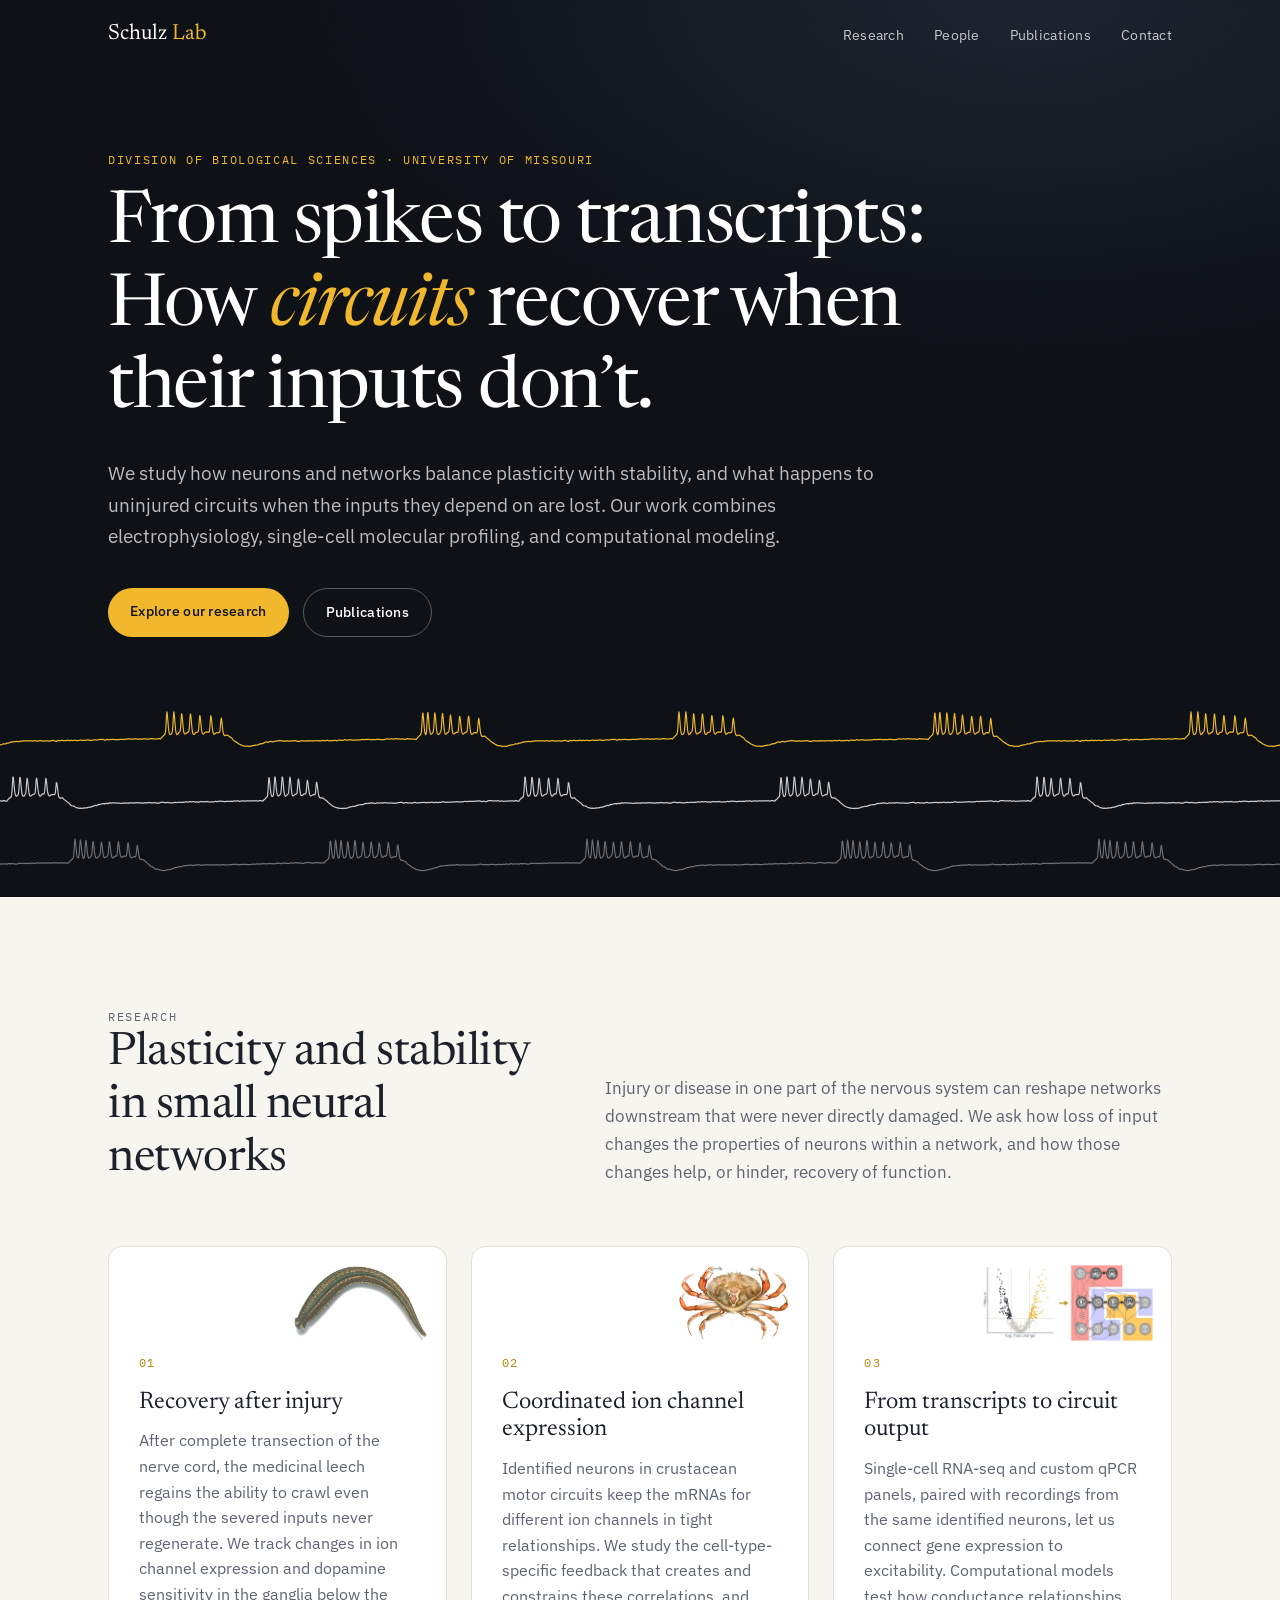
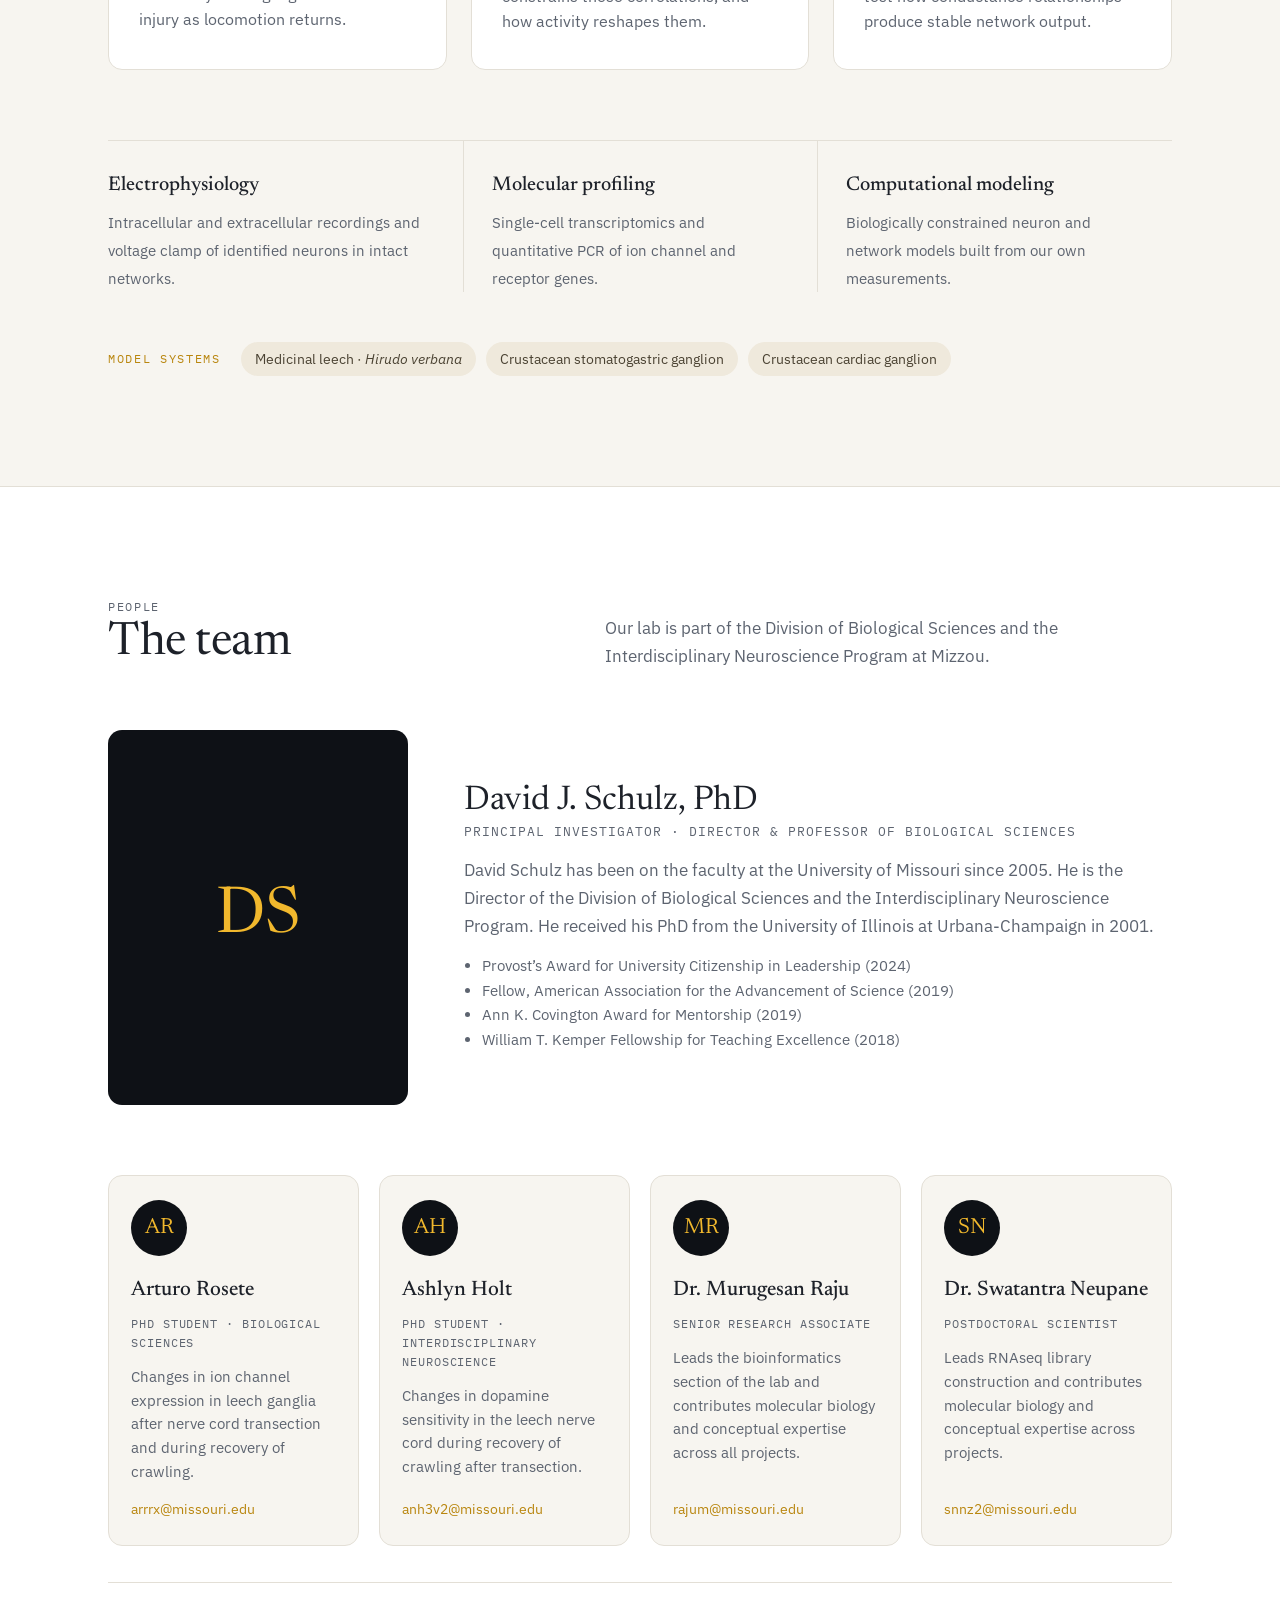
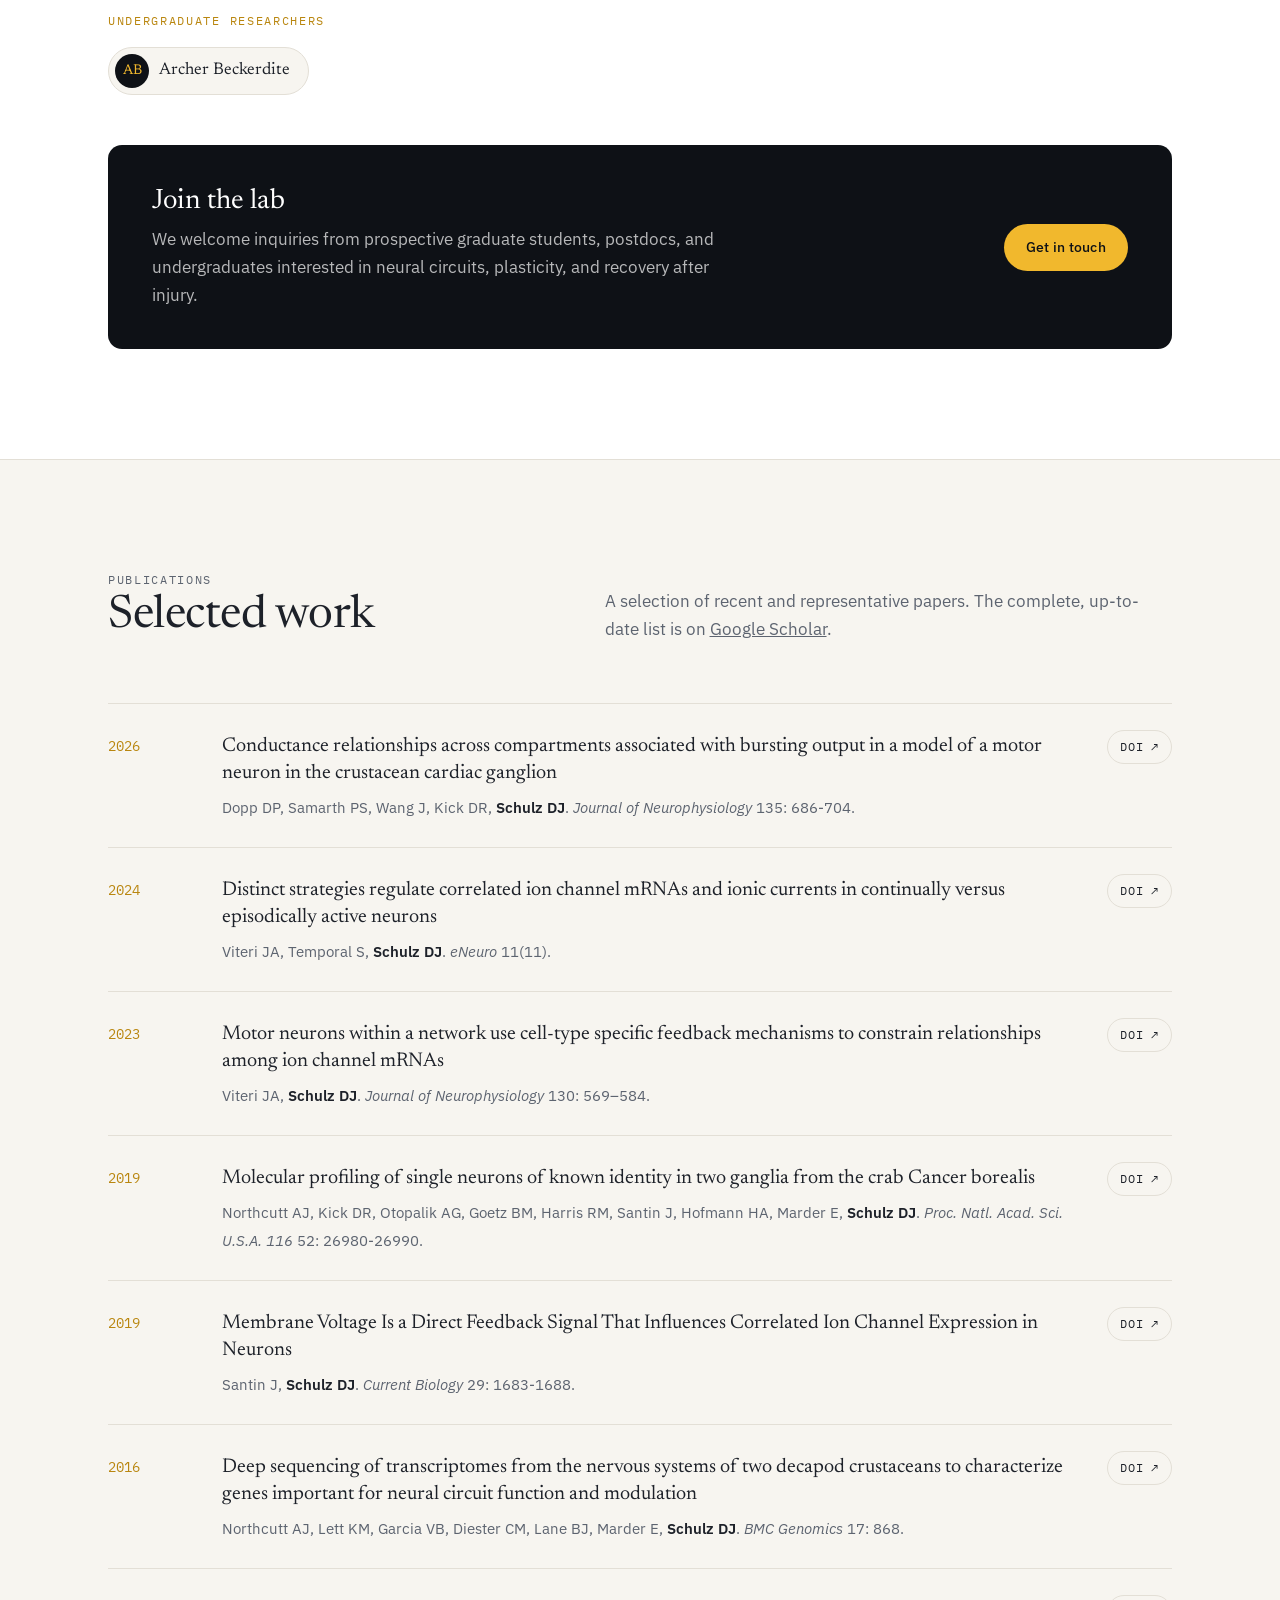
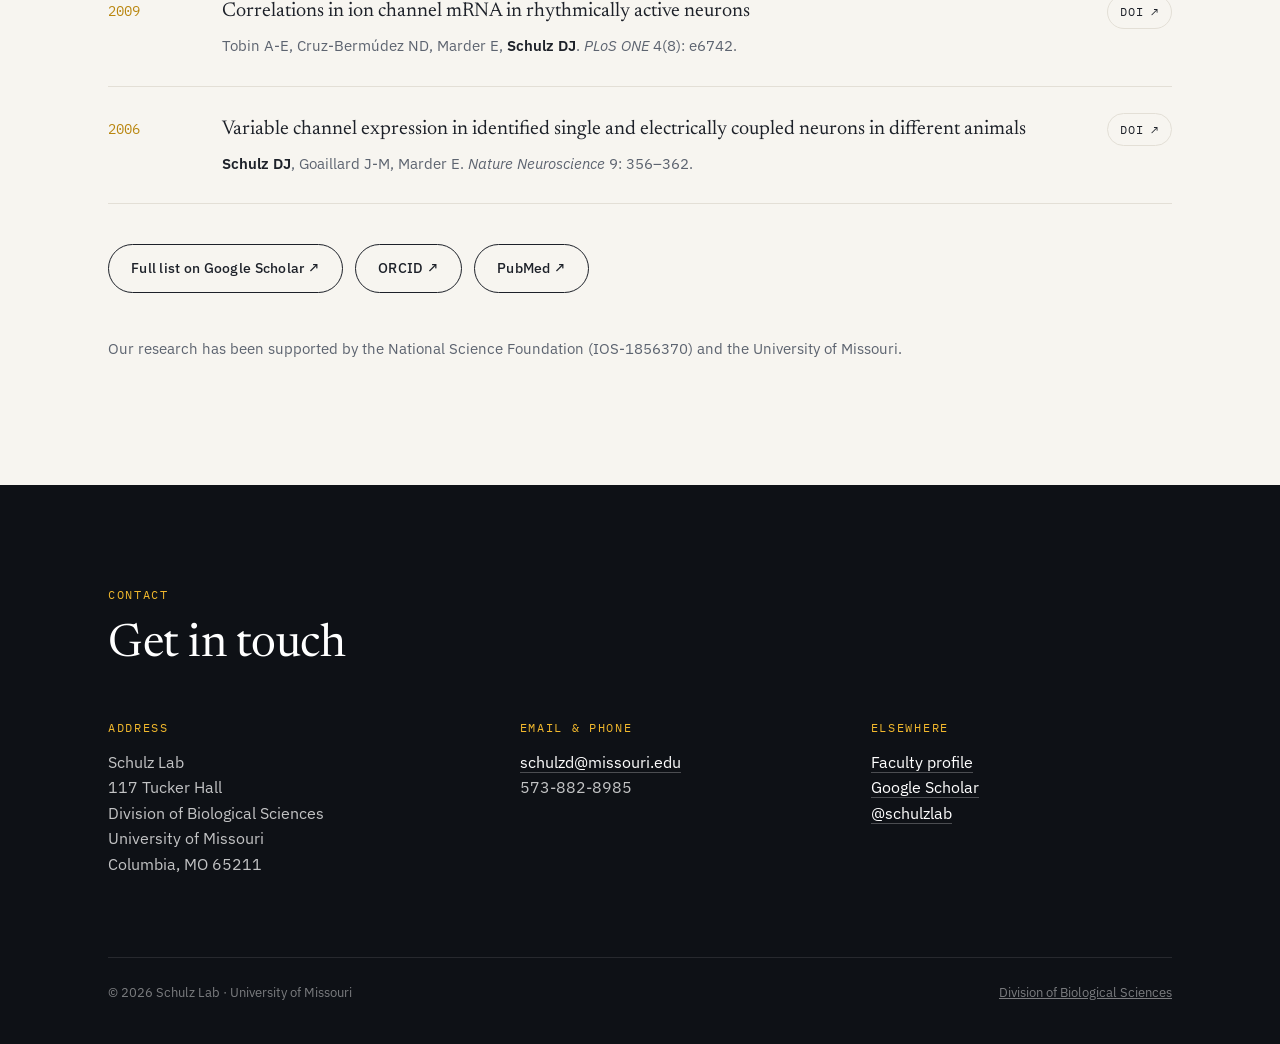
==== index.html @ 14c06aec "Rename index (1).html to index.html" ====
<!DOCTYPE html>
<html lang="en">
<head>
  <meta charset="UTF-8">
  <meta name="viewport" content="width=device-width, initial-scale=1">
  <title>Schulz Lab · Neural Network Plasticity · University of Missouri</title>
  <meta name="description" content="The Schulz Lab at the University of Missouri studies how neurons and neural networks balance plasticity and stability, and how circuits recover after injury.">
  <link rel="preconnect" href="https://fonts.googleapis.com">
  <link rel="preconnect" href="https://fonts.gstatic.com" crossorigin>
  <link href="https://fonts.googleapis.com/css2?family=Newsreader:ital,opsz,wght@0,6..72,400;0,6..72,500;1,6..72,400&family=IBM+Plex+Sans:wght@400;500;600&family=IBM+Plex+Mono:wght@400;500&display=swap" rel="stylesheet">

  <style>
    /* =========================================================
       COLORS & FONTS — change these to restyle the whole site
       ========================================================= */
    :root {
      --ink: #0e1116;          /* dark background (hero, footer) */
      --ink-2: #171b22;
      --paper: #f7f5f0;        /* main page background */
      --white: #ffffff;
      --text: #1d2129;
      --muted: #5d6470;
      --line: #e3dfd6;
      --gold: #f1b82d;         /* Mizzou gold accent */
      --gold-deep: #b9860f;
      --serif: "Newsreader", Georgia, serif;
      --sans: "IBM Plex Sans", system-ui, sans-serif;
      --mono: "IBM Plex Mono", ui-monospace, monospace;
      --max: 1120px;
    }

    *, *::before, *::after { box-sizing: border-box; }
    html { scroll-behavior: smooth; scroll-padding-top: 72px; }
    body {
      margin: 0; background: var(--paper); color: var(--text);
      font-family: var(--sans); font-size: 17px; line-height: 1.65;
      -webkit-font-smoothing: antialiased;
    }
    img { max-width: 100%; display: block; }
    a { color: inherit; }
    .wrap { max-width: var(--max); margin: 0 auto; padding: 0 28px; }

    .eyebrow {
      font-family: var(--mono); font-size: 12px; letter-spacing: .14em;
      text-transform: uppercase; color: var(--gold-deep); margin: 0 0 14px;
    }
    h1, h2, h3 { font-family: var(--serif); font-weight: 400; line-height: 1.15; margin: 0; }
    h2 { font-size: clamp(32px, 4vw, 46px); letter-spacing: -.01em; }
    h3 { font-size: 24px; }

    /* ---------- Navigation ---------- */
    .nav {
      position: fixed; inset: 0 0 auto 0; z-index: 50;
      transition: background .3s, border-color .3s;
      border-bottom: 1px solid transparent;
    }
    .nav.scrolled { background: rgba(14,17,22,.92); backdrop-filter: blur(10px); border-color: rgba(255,255,255,.08); }
    .nav .wrap { display: flex; align-items: center; justify-content: space-between; height: 68px; }
    .brand { color: #fff; text-decoration: none; font-family: var(--serif); font-size: 22px; }
    .brand span { color: var(--gold); }
    .nav ul { list-style: none; display: flex; gap: 30px; margin: 0; padding: 0; }
    .nav ul a {
      color: rgba(255,255,255,.75); text-decoration: none; font-size: 14px;
      letter-spacing: .02em; transition: color .2s;
    }
    .nav ul a:hover { color: var(--gold); }
    .menu-btn { display: none; background: none; border: 0; color: #fff; font-size: 26px; cursor: pointer; }

    /* ---------- Hero ---------- */
    .hero {
      background: radial-gradient(1200px 600px at 80% 0%, #1d2430 0%, var(--ink) 60%);
      color: #fff; padding: 150px 0 0; position: relative; overflow: hidden;
    }
    .hero .eyebrow { color: var(--gold); }
    .hero h1 { font-size: clamp(40px, 6vw, 72px); max-width: 14ch; letter-spacing: -.02em; }
    .hero h1 em { color: var(--gold); font-style: italic; }
    .hero p.lede { max-width: 58ch; color: rgba(255,255,255,.72); font-size: 19px; margin: 26px 0 36px; }
    .btns { display: flex; gap: 14px; flex-wrap: wrap; }
    .btn {
      display: inline-block; padding: 12px 22px; border-radius: 999px; text-decoration: none;
      font-size: 14px; font-weight: 500; letter-spacing: .02em; transition: all .2s;
    }
    .btn-gold { background: var(--gold); color: var(--ink); }
    .btn-gold:hover { background: #ffcb4d; }
    .btn-ghost { border: 1px solid rgba(255,255,255,.3); color: #fff; }
    .btn-ghost:hover { border-color: var(--gold); color: var(--gold); }
    .btn-dark { border: 1px solid var(--text); color: var(--text); }
    .btn-dark:hover { background: var(--text); color: #fff; }

    /* Wider opening banner on computer screens only (phones keep the original layout) */
    @media (min-width: 901px) {
      .hero h1 { max-width: 22ch; }
      .hero p.lede { max-width: 72ch; }
    }
    .traces { margin-top: 70px; position: relative; }
    .traces svg { width: 100%; height: 190px; display: block; }
    .traces path { fill: none; stroke-width: 1.25; stroke-linejoin: round; stroke-linecap: round; }

    /* ---------- Sections ---------- */
    section { padding: 110px 0; }
    .section-head { display: grid; grid-template-columns: 1fr 1.3fr; gap: 60px; align-items: end; margin-bottom: 60px; }
    .section-head p { color: var(--muted); margin: 0; }

    /* Research */
    .themes { display: grid; grid-template-columns: repeat(3, 1fr); gap: 24px; }
    .theme {
      background: var(--white); border: 1px solid var(--line); border-radius: 14px;
      padding: 34px 30px; position: relative; transition: transform .25s, box-shadow .25s;
    }
    .theme:hover { transform: translateY(-4px); box-shadow: 0 18px 40px -20px rgba(0,0,0,.25); }
    .theme .num { font-family: var(--mono); font-size: 12px; color: var(--gold-deep); letter-spacing: .1em; }
    .theme h3 { margin: 14px 0 12px; }
    .theme p { color: var(--muted); font-size: 15.5px; margin: 0; }
    .theme .icon { display: block; width: 44px; height: 44px; margin-bottom: 22px; }
    /* Small specimen image in place of an icon; sits at the card's top-right so the card barely grows */
    .theme .theme-img {
      position: absolute; top: 18px; right: 18px; width: auto; height: 76px;
      transition: transform .4s ease;
    }
    .theme:hover .theme-img { transform: translateX(4px) rotate(-2deg); }
    .theme .theme-img + .num { display: inline-block; margin-top: 72px; }

    .approach {
      margin-top: 70px; display: grid; grid-template-columns: repeat(3, 1fr);
      border-top: 1px solid var(--line);
    }
    .approach div { padding: 28px 28px 0 0; }
    .approach div + div { padding-left: 28px; border-left: 1px solid var(--line); }
    .approach strong { display: block; font-family: var(--serif); font-weight: 500; font-size: 20px; margin-bottom: 6px; }
    .approach span { color: var(--muted); font-size: 15px; }

    .systems { margin-top: 50px; display: flex; flex-wrap: wrap; gap: 10px; align-items: center; }
    .systems .eyebrow { margin: 0 10px 0 0; }
    .chip {
      font-size: 13.5px; padding: 6px 14px; border-radius: 999px;
      background: #efe9dc; color: #4a4232;
    }

    /* People */
    #people { background: var(--white); border-top: 1px solid var(--line); border-bottom: 1px solid var(--line); }
    .pi { display: grid; grid-template-columns: 300px 1fr; gap: 56px; align-items: center; margin-bottom: 70px; }
    .pi-photo {
      aspect-ratio: 4/5; border-radius: 14px; overflow: hidden; background: var(--ink);
      display: grid; place-items: center; color: var(--gold); font-family: var(--serif); font-size: 64px;
    }
    .pi-photo { position: relative; }
    .pi-photo img { position: absolute; inset: 0; width: 100%; height: 100%; object-fit: cover; object-position: center 20%; }
    .pi h3 { font-size: 34px; }
    .role { font-family: var(--mono); font-size: 12.5px; letter-spacing: .08em; text-transform: uppercase; color: var(--gold-deep); margin: 8px 0 18px; }
    .pi p { color: var(--muted); margin: 0 0 14px; }
    .pi ul { padding-left: 18px; color: var(--muted); font-size: 15px; margin: 0; }

    .team { display: grid; grid-template-columns: repeat(4, 1fr); gap: 20px; }
    @media (max-width: 1100px) { .team { grid-template-columns: repeat(2, 1fr); } }
    .member { border: 1px solid var(--line); border-radius: 14px; padding: 24px 22px; background: var(--paper); }
    .avatar {
      width: 56px; height: 56px; border-radius: 50%; background: var(--ink); color: var(--gold);
      display: grid; place-items: center; font-family: var(--serif); font-size: 22px; margin-bottom: 18px; overflow: hidden;
    }
    .avatar img { width: 100%; height: 100%; object-fit: cover; }
    .member h4 { font-family: var(--serif); font-weight: 500; font-size: 21px; margin: 0; }
    .member .role { margin: 6px 0 12px; font-size: 11.5px; }
    .member p { color: var(--muted); font-size: 14.5px; margin: 0 0 14px; }
    .member { display: flex; flex-direction: column; }
    .member a { font-size: 14px; color: var(--gold-deep); text-decoration: none; margin-top: auto; }
    .member a:hover { text-decoration: underline; }

    /* Undergraduate researchers — compact name chips */
    .undergrads { margin-top: 36px; padding-top: 28px; border-top: 1px solid var(--line); }
    .undergrads .eyebrow { margin-bottom: 16px; }
    .ug-list { display: flex; flex-wrap: wrap; gap: 12px; }
    .ug {
      display: inline-flex; align-items: center; gap: 10px;
      padding: 6px 18px 6px 6px; border: 1px solid var(--line); border-radius: 999px;
      background: var(--paper); font-family: var(--serif); font-size: 17px;
    }
    .ug .avatar { width: 34px; height: 34px; font-size: 14px; margin: 0; }

    .join {
      margin-top: 50px; background: var(--ink); color: #fff; border-radius: 14px;
      padding: 40px 44px; display: flex; justify-content: space-between; align-items: center; gap: 30px; flex-wrap: wrap;
    }
    .join h3 { font-size: 28px; }
    .join p { color: rgba(255,255,255,.7); margin: 8px 0 0; max-width: 60ch; }

    /* Publications */
    .pubs { list-style: none; padding: 0; margin: 0; border-top: 1px solid var(--line); }
    .pub { display: grid; grid-template-columns: 90px 1fr auto; gap: 24px; padding: 26px 0; border-bottom: 1px solid var(--line); align-items: baseline; }
    .pub .year { font-family: var(--mono); font-size: 14px; color: var(--gold-deep); }
    .pub .title { font-family: var(--serif); font-size: 20px; line-height: 1.35; display: block; margin-bottom: 6px; }
    .pub .authors { color: var(--muted); font-size: 14.5px; }
    .pub .authors b { color: var(--text); font-weight: 600; }
    .pub .journal { font-style: italic; }
    .pub a.link {
      font-family: var(--mono); font-size: 12px; letter-spacing: .06em; text-decoration: none;
      border: 1px solid var(--line); padding: 6px 12px; border-radius: 999px; white-space: nowrap; transition: all .2s;
    }
    .pub a.link:hover { border-color: var(--text); background: var(--text); color: #fff; }
    .pub-more { display: flex; gap: 12px; flex-wrap: wrap; margin-top: 40px; }
    .funding { margin-top: 44px; color: var(--muted); font-size: 14.5px; }

    /* Contact / footer */
    footer { background: var(--ink); color: rgba(255,255,255,.75); padding: 100px 0 40px; }
    footer h2 { color: #fff; }
    .contact-grid { display: grid; grid-template-columns: 1.2fr 1fr 1fr; gap: 50px; margin-top: 46px; }
    .contact-grid h5 { font-family: var(--mono); font-weight: 400; font-size: 12px; letter-spacing: .14em; text-transform: uppercase; color: var(--gold); margin: 0 0 12px; }
    .contact-grid p { margin: 0; font-size: 15.5px; }
    .contact-grid a { color: #fff; text-decoration: none; border-bottom: 1px solid rgba(255,255,255,.25); }
    .contact-grid a:hover { border-color: var(--gold); color: var(--gold); }
    .legal { margin-top: 80px; padding-top: 24px; border-top: 1px solid rgba(255,255,255,.1); font-size: 13px; display: flex; justify-content: space-between; flex-wrap: wrap; gap: 10px; color: rgba(255,255,255,.45); }

    /* Fade-in on scroll */
    .reveal { opacity: 0; transform: translateY(18px); transition: opacity .7s ease, transform .7s ease; }
    .reveal.in { opacity: 1; transform: none; }

    /* ---------- Phones & tablets ---------- */
    @media (max-width: 900px) {
      .section-head, .pi, .contact-grid { grid-template-columns: 1fr; gap: 28px; }
      .themes, .team, .approach { grid-template-columns: 1fr; }
      .approach div, .approach div + div { padding: 22px 0; border-left: 0; border-bottom: 1px solid var(--line); }
      .pi-photo { max-width: 260px; }
      .pub { grid-template-columns: 1fr; gap: 8px; }
      .menu-btn { display: block; }
      .nav ul {
        display: none; position: absolute; top: 68px; left: 0; right: 0; flex-direction: column;
        gap: 0; background: var(--ink); padding: 10px 28px 20px;
      }
      .nav ul.open { display: flex; }
      .nav ul a { display: block; padding: 12px 0; font-size: 16px; }
      .nav { background: rgba(14,17,22,.92); }
      section { padding: 80px 0; }
    }
    @media (prefers-reduced-motion: reduce) {
      .reveal { opacity: 1; transform: none; transition: none; }
      .traces path { animation: none !important; }
    }
  </style>
</head>
<body>

  <!-- ===================== NAVIGATION ===================== -->
  <nav class="nav" id="nav">
    <div class="wrap">
      <a href="#top" class="brand">Schulz <span>Lab</span></a>
      <button class="menu-btn" id="menuBtn" aria-label="Open menu">&#9776;</button>
      <ul id="menu">
        <li><a href="#research">Research</a></li>
        <li><a href="#people">People</a></li>
        <li><a href="#publications">Publications</a></li>
        <li><a href="#contact">Contact</a></li>
      </ul>
    </div>
  </nav>

  <!-- ===================== HERO ===================== -->
  <header class="hero" id="top">
    <div class="wrap">
      <p class="eyebrow">Division of Biological Sciences · University of Missouri</p>
      <h1>From spikes to transcripts: How <em>circuits</em> recover when their inputs don’t.</h1>
      <p class="lede">
        We study how neurons and networks balance plasticity with stability, and what happens to
        uninjured circuits when the inputs they depend on are lost. Our work combines electrophysiology,
        single-cell molecular profiling, and computational modeling.
      </p>
      <div class="btns">
        <a class="btn btn-gold" href="#research">Explore our research</a>
        <a class="btn btn-ghost" href="#publications">Publications</a>
      </div>
    </div>

    <!-- Animated triphasic rhythm (decorative) -->
    <div class="traces" aria-hidden="true">
      <svg id="traceSvg" viewBox="0 0 1400 190" preserveAspectRatio="none"></svg>
    </div>
  </header>

  <!-- ===================== RESEARCH ===================== -->
  <section id="research">
    <div class="wrap">
      <div class="section-head reveal">
        <div>
          <p class="eyebrow">Research</p>
          <h2>Plasticity and stability in small neural networks</h2>
        </div>
        <p>
          Injury or disease in one part of the nervous system can reshape networks downstream that were never
          directly damaged. We ask how loss of input changes the properties of neurons within a network, and how
          those changes help, or hinder, recovery of function.
        </p>
      </div>

      <div class="themes">
        <!-- Theme 1 — copy a whole <article> block to add another theme -->
        <article class="theme reveal">
          <img class="theme-img" src="images/leech.webp" alt="Illustration of the medicinal leech, Hirudo verbana" width="480" height="270" loading="lazy">
          <span class="num">01</span>
          <h3>Recovery after injury</h3>
          <p>
            After complete transection of the nerve cord, the medicinal leech regains the ability to crawl even
            though the severed inputs never regenerate. We track changes in ion channel expression and dopamine
            sensitivity in the ganglia below the injury as locomotion returns.
          </p>
        </article>

        <article class="theme reveal">
          <img class="theme-img" src="images/crab.webp" alt="Illustration of a crab" width="420" height="284" loading="lazy">
          <span class="num">02</span>
          <h3>Coordinated ion channel expression</h3>
          <p>
            Identified neurons in crustacean motor circuits keep the mRNAs for different ion channels in tight
            relationships. We study the cell-type-specific feedback that creates and constrains these correlations,
            and how activity reshapes them.
          </p>
        </article>

        <article class="theme reveal">
          <img class="theme-img" src="images/transcripts-circuit.webp" alt="Volcano plot of differential gene expression beside a diagram of the stomatogastric ganglion circuit" width="720" height="316" loading="lazy">
          <span class="num">03</span>
          <h3>From transcripts to circuit output</h3>
          <p>
            Single-cell RNA-seq and custom qPCR panels, paired with recordings from the same identified neurons,
            let us connect gene expression to excitability. Computational models test how conductance
            relationships produce stable network output.
          </p>
        </article>
      </div>

      <div class="approach reveal">
        <div><strong>Electrophysiology</strong><span>Intracellular and extracellular recordings and voltage clamp of identified neurons in intact networks.</span></div>
        <div><strong>Molecular profiling</strong><span>Single-cell transcriptomics and quantitative PCR of ion channel and receptor genes.</span></div>
        <div><strong>Computational modeling</strong><span>Biologically constrained neuron and network models built from our own measurements.</span></div>
      </div>

      <div class="systems reveal">
        <p class="eyebrow">Model systems</p>
        <span class="chip">Medicinal leech · <i>Hirudo verbana</i></span>
        <span class="chip">Crustacean stomatogastric ganglion</span>
        <span class="chip">Crustacean cardiac ganglion</span>
      </div>
    </div>
  </section>

  <!-- ===================== PEOPLE ===================== -->
  <section id="people">
    <div class="wrap">
      <div class="section-head reveal">
        <div>
          <p class="eyebrow">People</p>
          <h2>The team</h2>
        </div>
        <p>Our lab is part of the Division of Biological Sciences and the Interdisciplinary Neuroscience Program at Mizzou.</p>
      </div>

      <div class="pi reveal">
        <div class="pi-photo">
          <!-- To use your own photo: put it in the "images" folder and change src to "images/schulz.jpg" -->
          <img src="https://biology.missouri.edu/sites/default/files/people-profile-images/20250528_david_schulz-2.jpg"
               alt="David J. Schulz" onerror="this.remove()">
          DS
        </div>
        <div>
          <h3>David J. Schulz, PhD</h3>
          <p class="role">Principal Investigator · Director &amp; Professor of Biological Sciences</p>
          <p>
            David Schulz has been on the faculty at the University of Missouri since 2005. He is the Director of the Division of
            Biological Sciences and the Interdisciplinary Neuroscience Program. He received his PhD from the
            University of Illinois at Urbana-Champaign in 2001.
          </p>
          <ul>
            <li>Provost’s Award for University Citizenship in Leadership (2024)</li>
            <li>Fellow, American Association for the Advancement of Science (2019)</li>
            <li>Ann K. Covington Award for Mentorship (2019)</li>
            <li>William T. Kemper Fellowship for Teaching Excellence (2018)</li>
          </ul>
        </div>
      </div>

      <div class="team">
        <!-- ===== LAB MEMBER — copy from here ===== -->
        <div class="member reveal">
          <div class="avatar">AR</div>
          <h4>Arturo Rosete</h4>
          <p class="role">PhD Student · Biological Sciences</p>
          <p>Changes in ion channel expression in leech ganglia after nerve cord transection and during recovery of crawling.</p>
          <a href="mailto:arrrx@missouri.edu">arrrx@missouri.edu</a>
        </div>
        <!-- ===== ...to here, then paste and edit ===== -->

        <div class="member reveal">
          <div class="avatar">AH</div>
          <h4>Ashlyn Holt</h4>
          <p class="role">PhD Student · Interdisciplinary Neuroscience</p>
          <p>Changes in dopamine sensitivity in the leech nerve cord during recovery of crawling after transection.</p>
          <a href="mailto:anh3v2@missouri.edu">anh3v2@missouri.edu</a>
        </div>

        <div class="member reveal">
          <div class="avatar">MR</div>
          <h4>Dr. Murugesan Raju</h4>
          <p class="role">Senior Research Associate</p>
          <p>Leads the bioinformatics section of the lab and contributes molecular biology and conceptual expertise across all projects.</p>
          <a href="mailto:rajum@missouri.edu">rajum@missouri.edu</a>
        </div>

        <div class="member reveal">
          <div class="avatar">SN</div>
          <h4>Dr. Swatantra Neupane</h4>
          <p class="role">Postdoctoral Scientist</p>
          <p>Leads RNAseq library construction and contributes molecular biology and conceptual expertise across projects.</p>
          <a href="mailto:snnz2@missouri.edu">snnz2@missouri.edu</a>
        </div>
      </div>

      <!-- ===================== UNDERGRADUATES ===================== -->
      <div class="undergrads reveal">
        <p class="eyebrow">Undergraduate researchers</p>
        <div class="ug-list">
          <!-- To add a student, copy this line and change the initials and name -->
          <span class="ug"><span class="avatar">AB</span>Archer Beckerdite</span>
        </div>
      </div>

      <div class="join reveal">
        <div>
          <h3>Join the lab</h3>
          <p>We welcome inquiries from prospective graduate students, postdocs, and undergraduates interested in neural circuits, plasticity, and recovery after injury.</p>
        </div>
        <a class="btn btn-gold" href="mailto:schulzd@missouri.edu?subject=Joining%20the%20Schulz%20Lab">Get in touch</a>
      </div>
    </div>
  </section>

  <!-- ===================== PUBLICATIONS ===================== -->
  <section id="publications">
    <div class="wrap">
      <div class="section-head reveal">
        <div>
          <p class="eyebrow">Publications</p>
          <h2>Selected work</h2>
        </div>
        <p>A selection of recent and representative papers. The complete, up-to-date list is on <a href="https://scholar.google.com/citations?hl=en&amp;user=PdJpgxkAAAAJ&amp;view_op=list_works&amp;sortby=pubdate" target="_blank" rel="noopener">Google Scholar</a>.</p>
      </div>

      <ol class="pubs">
        <!-- ===== PUBLICATION — copy from here ===== -->
          <li class="pub reveal">
          <span class="year">2026</span>
          <div>
            <span class="title">Conductance relationships across compartments associated with bursting output in a model of a motor neuron in the crustacean cardiac ganglion</span>
            <span class="authors">Dopp DP, Samarth PS, Wang J, Kick DR, <b>Schulz DJ</b>. <span class="journal">Journal of Neurophysiology</span> 135: 686-704.</span>
          </div>
          <a class="link" href="https://doi.org/10.1152/jn.00324.2024" target="_blank" rel="noopener">DOI ↗</a>
        </li>
        <!-- ===== ...to here, paste at the TOP of the list for new papers ===== -->
        
        <li class="pub reveal">
          <span class="year">2024</span>
          <div>
            <span class="title">Distinct strategies regulate correlated ion channel mRNAs and ionic currents in continually versus episodically active neurons</span>
            <span class="authors">Viteri JA, Temporal S, <b>Schulz DJ</b>. <span class="journal">eNeuro</span> 11(11).</span>
          </div>
          <a class="link" href="https://doi.org/10.1523/ENEURO.0320-24.2024" target="_blank" rel="noopener">DOI ↗</a>
        </li>
              
        <li class="pub reveal">
          <span class="year">2023</span>
          <div>
            <span class="title">Motor neurons within a network use cell-type specific feedback mechanisms to constrain relationships among ion channel mRNAs</span>
            <span class="authors">Viteri JA, <b>Schulz DJ</b>. <span class="journal">Journal of Neurophysiology</span> 130: 569–584.</span>
          </div>
          <a class="link" href="https://doi.org/10.1152/jn.00098.2023" target="_blank" rel="noopener">DOI ↗</a>
        </li>

        <li class="pub reveal">
          <span class="year">2019</span>
          <div>
            <span class="title">Molecular profiling of single neurons of known identity in two ganglia from the crab Cancer borealis</span>
            <span class="authors">Northcutt AJ, Kick DR, Otopalik AG, Goetz BM, Harris RM, Santin J, Hofmann HA, Marder E, <b>Schulz DJ</b>. <span class="journal">Proc. Natl. Acad. Sci. U.S.A. 116</span> 52: 26980-26990.</span> 
          </div>
          <a class="link" href="https://doi.org/10.1073/pnas.1911413116" target="_blank" rel="noopener">DOI ↗</a>
        </li>
        
        <li class="pub reveal">
          <span class="year">2019</span>
          <div>
            <span class="title">Membrane Voltage Is a Direct Feedback Signal That Influences Correlated Ion Channel Expression in Neurons</span>
            <span class="authors">Santin J, <b>Schulz DJ</b>. <span class="journal">Current Biology</span> 29: 1683-1688.</span>
          </div>
          <a class="link" href="https://doi.org/10.1016/j.cub.2019.04.008" target="_blank" rel="noopener">DOI ↗</a>
        </li>
        
        <li class="pub reveal">
          <span class="year">2016</span>
          <div>
            <span class="title">Deep sequencing of transcriptomes from the nervous systems of two decapod crustaceans to characterize genes important for neural circuit function and modulation</span>
            <span class="authors">Northcutt AJ, Lett KM, Garcia VB, Diester CM, Lane BJ, Marder E, <b>Schulz DJ</b>. <span class="journal">BMC Genomics</span> 17: 868.</span>
          </div>
          <a class="link" href="https://doi.org/10.1186/s12864-016-3215-z" target="_blank" rel="noopener">DOI ↗</a>
        </li>

        <li class="pub reveal">
          <span class="year">2009</span>
          <div>
            <span class="title">Correlations in ion channel mRNA in rhythmically active neurons</span>
            <span class="authors">Tobin A-E, Cruz-Bermúdez ND, Marder E, <b>Schulz DJ</b>. <span class="journal">PLoS ONE</span> 4(8): e6742.</span>
          </div>
          <a class="link" href="https://doi.org/10.1371/journal.pone.0006742" target="_blank" rel="noopener">DOI ↗</a>
        </li>

        <li class="pub reveal">
          <span class="year">2006</span>
          <div>
            <span class="title">Variable channel expression in identified single and electrically coupled neurons in different animals</span>
            <span class="authors"><b>Schulz DJ</b>, Goaillard J-M, Marder E. <span class="journal">Nature Neuroscience</span> 9: 356–362.</span>
          </div>
          <a class="link" href="https://doi.org/10.1038/nn1639" target="_blank" rel="noopener">DOI ↗</a>
        </li>
      </ol>

      <div class="pub-more reveal">
        <a class="btn btn-dark" href="https://scholar.google.com/citations?user=PdJpgxkAAAAJ&amp;hl=en&amp;view_op=list_works&amp;sortby=pubdate" target="_blank" rel="noopener">Full list on Google Scholar ↗</a>
        <a class="btn btn-dark" href="https://orcid.org/0000-0003-4532-5362" target="_blank" rel="noopener">ORCID ↗</a>
        <a class="btn btn-dark" href="https://pubmed.ncbi.nlm.nih.gov/?term=Schulz+DJ%5BAuthor%5D+AND+Missouri" target="_blank" rel="noopener">PubMed ↗</a>
      </div>

      <p class="funding reveal">Our research has been supported by the National Science Foundation (IOS-1856370) and the University of Missouri.</p>
    </div>
  </section>

  <!-- ===================== CONTACT / FOOTER ===================== -->
  <footer id="contact">
    <div class="wrap">
      <p class="eyebrow" style="color:var(--gold)">Contact</p>
      <h2>Get in touch</h2>
      <div class="contact-grid">
        <div>
          <h5>Address</h5>
          <p>Schulz Lab<br>117 Tucker Hall<br>Division of Biological Sciences<br>University of Missouri<br>Columbia, MO 65211</p>
        </div>
        <div>
          <h5>Email &amp; phone</h5>
          <p><a href="mailto:schulzd@missouri.edu">schulzd@missouri.edu</a><br>573-882-8985</p>
        </div>
        <div>
          <h5>Elsewhere</h5>
          <p>
            <a href="https://biology.missouri.edu/people/schulz" target="_blank" rel="noopener">Faculty profile</a><br>
            <a href="https://scholar.google.com/citations?user=PdJpgxkAAAAJ&amp;hl=en" target="_blank" rel="noopener">Google Scholar</a><br>
            <a href="https://twitter.com/schulzlab" target="_blank" rel="noopener">@schulzlab</a>
          </p>
        </div>
      </div>
      <div class="legal">
        <span>© <span id="year"></span> Schulz Lab · University of Missouri</span>
        <span><a href="https://biology.missouri.edu" style="color:inherit">Division of Biological Sciences</a></span>
      </div>
    </div>
  </footer>

  <script>
    // Footer year
    document.getElementById('year').textContent = new Date().getFullYear();

    // Nav background on scroll + mobile menu
    const nav = document.getElementById('nav');
    const menu = document.getElementById('menu');
    window.addEventListener('scroll', () => nav.classList.toggle('scrolled', window.scrollY > 40));
    document.getElementById('menuBtn').addEventListener('click', () => menu.classList.toggle('open'));
    menu.querySelectorAll('a').forEach(a => a.addEventListener('click', () => menu.classList.remove('open')));

    // Fade sections in as they scroll into view
    const io = new IntersectionObserver(entries => {
      entries.forEach(e => { if (e.isIntersecting) { e.target.classList.add('in'); io.unobserve(e.target); } });
    }, { threshold: 0.12 });
    document.querySelectorAll('.reveal').forEach(el => io.observe(el));

    // Hero: three phase-shifted bursting neurons, drawn like intracellular recordings
    (function () {
      const svg = document.getElementById('traceSvg');
      const NS = 'http://www.w3.org/2000/svg';
      const period = 280;              // px per cycle
      const loop = period * 2;         // pattern repeats every 2 cycles (seamless scroll)
      const W = loop * 5;
      const step = 0.5;

      // small deterministic random generator so the drawing is identical every load
      function rng(seed) { return () => (seed = (seed * 16807) % 2147483647) / 2147483647; }

      const rows = [
        { y: 34,  phase: 0.00, color: '#f1b82d',               n: [8, 7],  dur: 0.27, amp: 22, seed: 11 },
        { y: 96,  phase: 0.40, color: 'rgba(255,255,255,.78)', n: [6, 7],  dur: 0.22, amp: 20, seed: 23 },
        { y: 158, phase: 0.64, color: 'rgba(255,255,255,.40)', n: [9, 10], dur: 0.30, amp: 18, seed: 37 }
      ];

      const sig = x => 1 / (1 + Math.exp(-x));
      const gauss = (x, m, s) => Math.exp(-((x - m) * (x - m)) / (2 * s * s));

      function build(r) {
        const rand = rng(r.seed);
        // spike times (px within a cycle) for the two cycle variants
        const cycles = [0, 1].map(k => {
          const n = r.n[k], D = r.dur * period * (0.95 + 0.1 * rand()), spikes = [];
          for (let i = 0; i < n; i++) {
            const f = (i + 0.6) / (n + 0.4);
            spikes.push({
              x: 4 + D * Math.pow(f, 1.3) + (rand() - 0.5) * 1.2,      // ISIs lengthen through the burst
              a: r.amp * (1 - 0.32 * f) * (0.92 + 0.12 * rand())       // spike amplitude attenuates
            });
          }
          return { D, spikes };
        });
        // smooth periodic noise
        const noise = new Float32Array(loop / step);
        for (let i = 0; i < noise.length; i++) noise[i] = rand() - 0.5;
        for (let pass = 0; pass < 3; pass++)
          for (let i = 0; i < noise.length; i++)
            noise[i] = (noise[(i - 1 + noise.length) % noise.length] + noise[i] + noise[(i + 1) % noise.length]) / 3;

        let d = '';
        for (let x = 0; x <= W; x += step) {
          const xs = x - r.phase * period + loop * 10;
          const cyc = Math.floor(xs / period), k = cyc % 2;
          const local = xs - cyc * period;                 // 0..period
          const C = cycles[k], D = C.D, t = local / period;
          // slow wave: plateau during burst, AHP trough, slow ramp back toward threshold
          let v = 9 * sig((local - 2) / 2.5) * sig((D + 6 - local) / 4);
          v -= 5.5 * gauss(local, D + 22, 13);
          v += 2.2 * sig((t - 0.75) / 0.08);                // pacemaker ramp before the next burst
          // spikes: fast rise, slightly slower fall, small undershoot
          for (const s of C.spikes) {
            const dt = local - s.x;
            if (dt > -4 && dt < 9) {
              v += s.a * (dt < 0 ? Math.exp(-(dt * dt) / 0.9) : Math.exp(-(dt * dt) / 2.2));
              v -= s.a * 0.12 * gauss(dt, 3.6, 1.4);
            }
          }
          v += noise[Math.round(((x % loop) + loop) % loop / step) % noise.length] * 1.6;
          const y = (r.y - v).toFixed(2);
          d += (d ? ' L' : 'M') + x + ' ' + y;
        }
        return d;
      }

      const g = document.createElementNS(NS, 'g');
      rows.forEach(r => {
        const p = document.createElementNS(NS, 'path');
        p.setAttribute('d', build(r));
        p.setAttribute('stroke', r.color);
        g.appendChild(p);
      });
      svg.appendChild(g);

      if (!window.matchMedia('(prefers-reduced-motion: reduce)').matches) {
        let off = 0, last = performance.now();
        (function frame(now) {
          off = (off + (now - last) * 0.036) % loop;   // ~36 px per second
          last = now;
          g.setAttribute('transform', `translate(${-off} 0)`);
          requestAnimationFrame(frame);
        })(last);
      }
    })();
  </script>
</body>
</html>
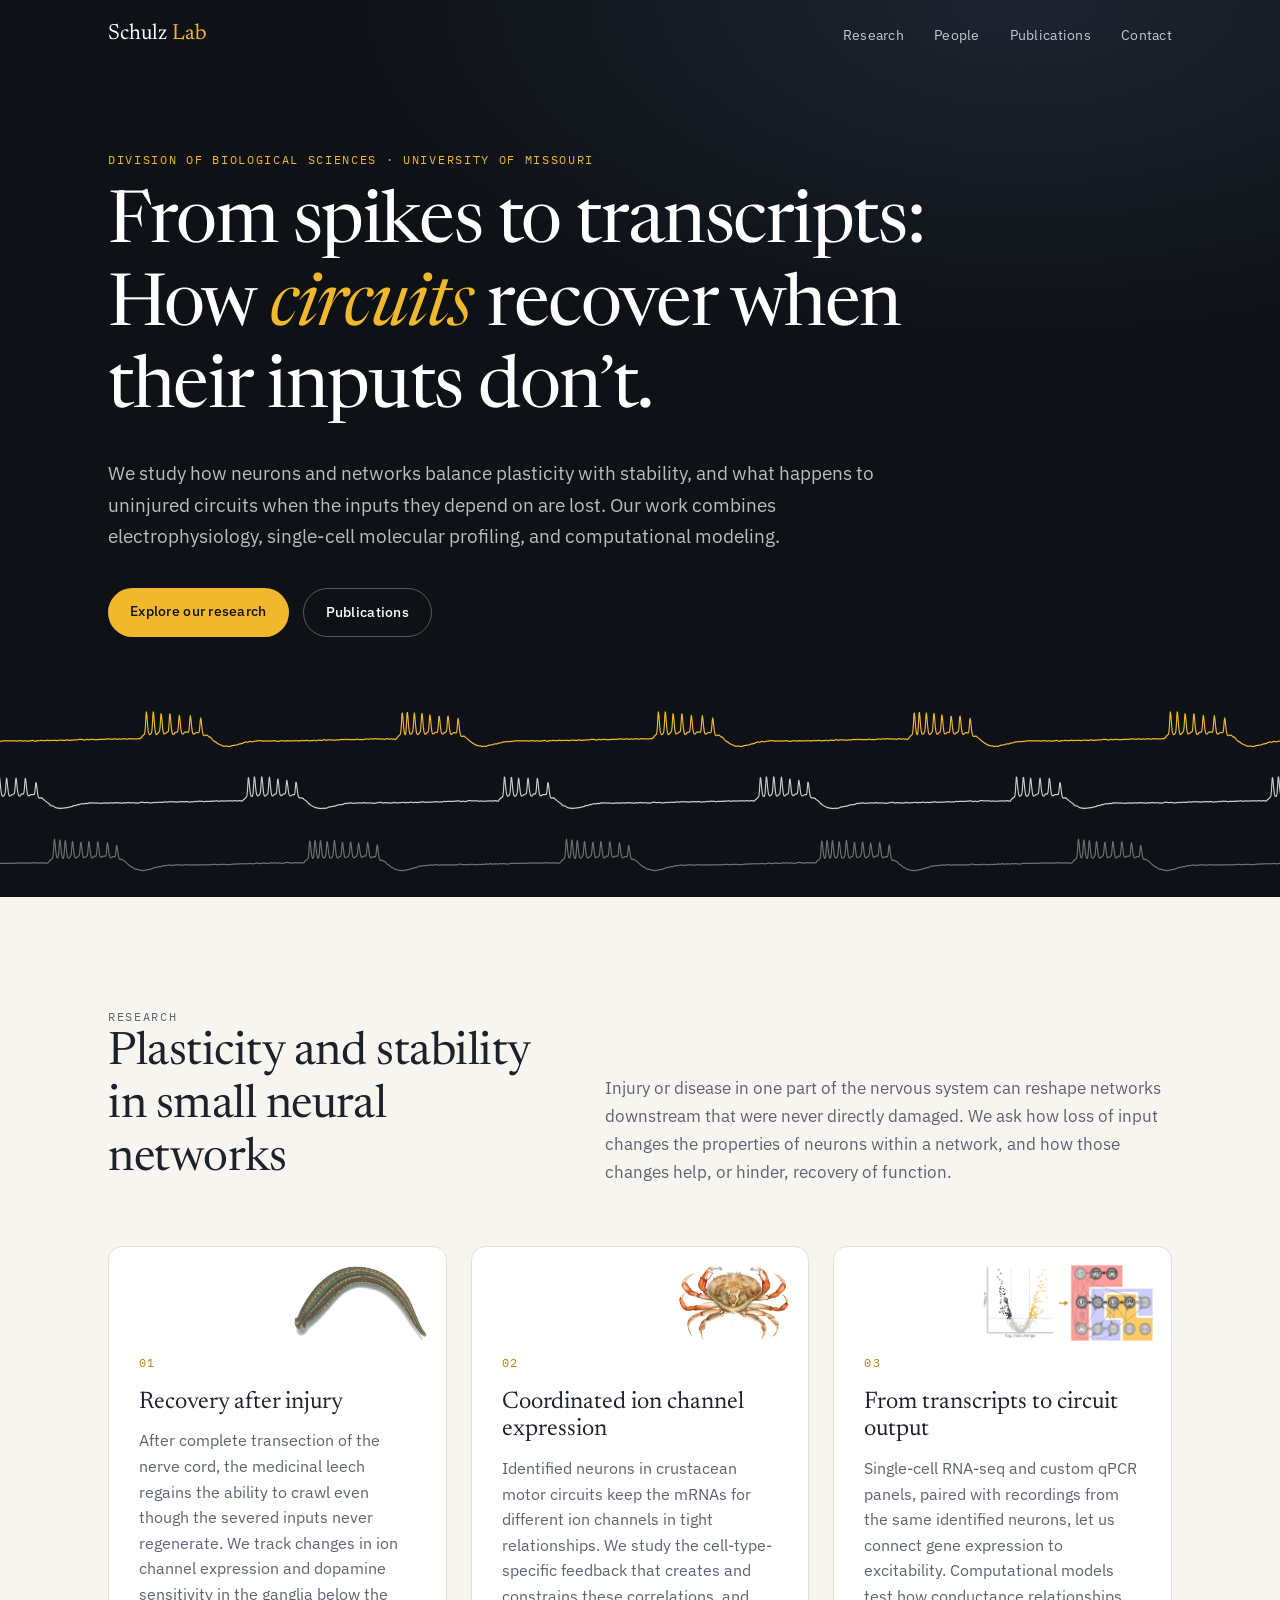
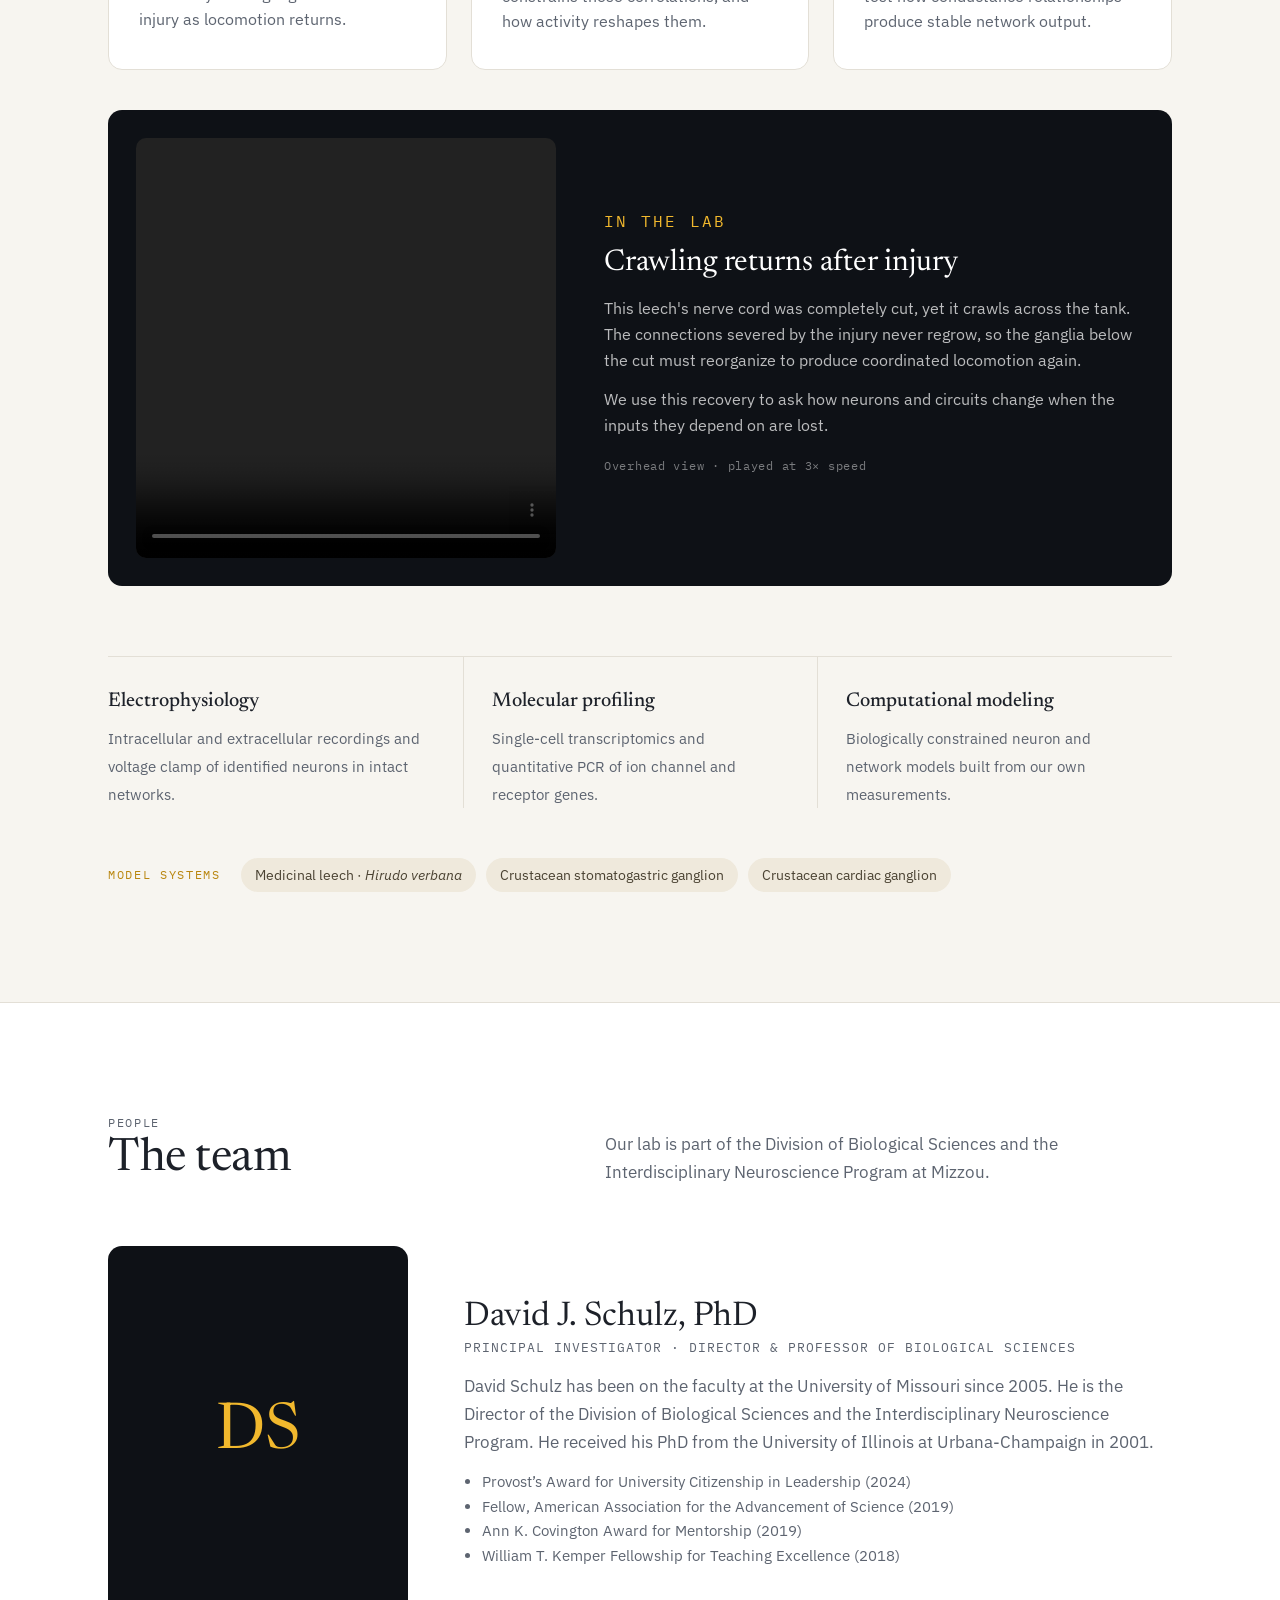
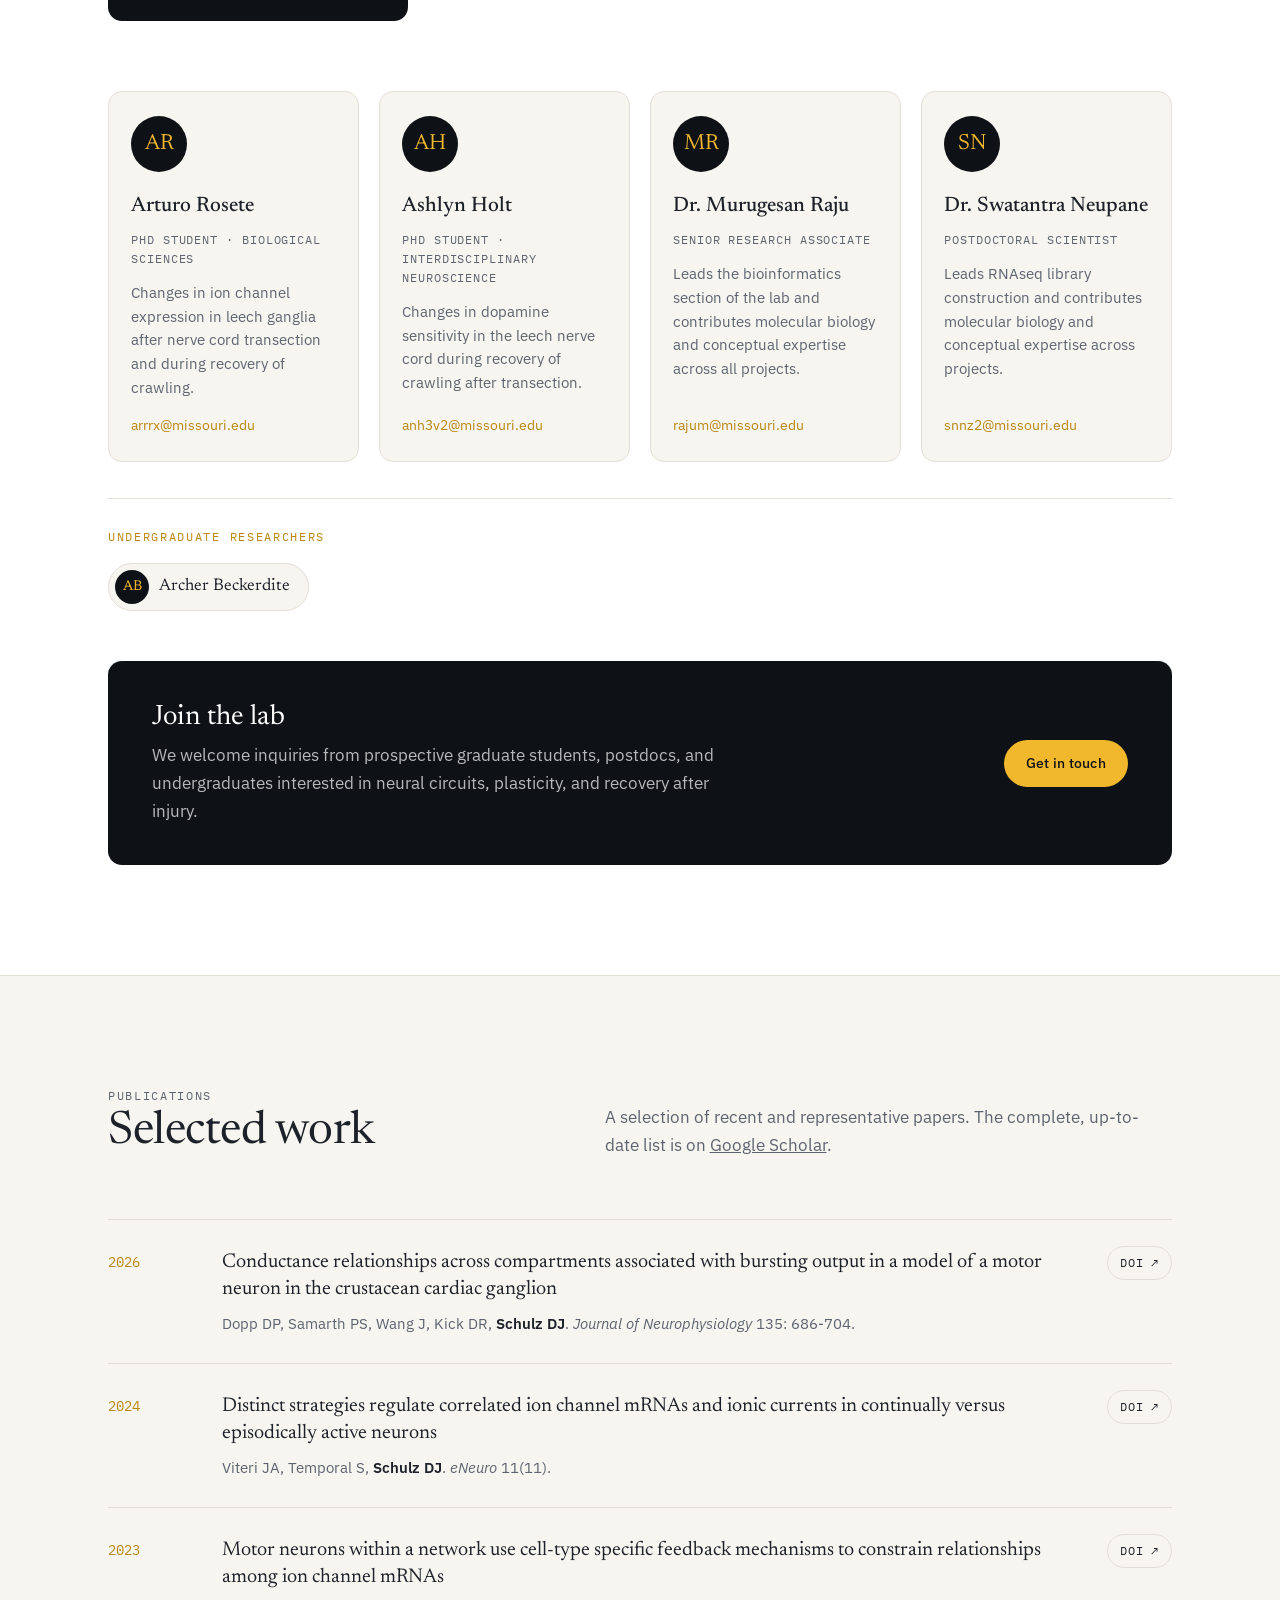
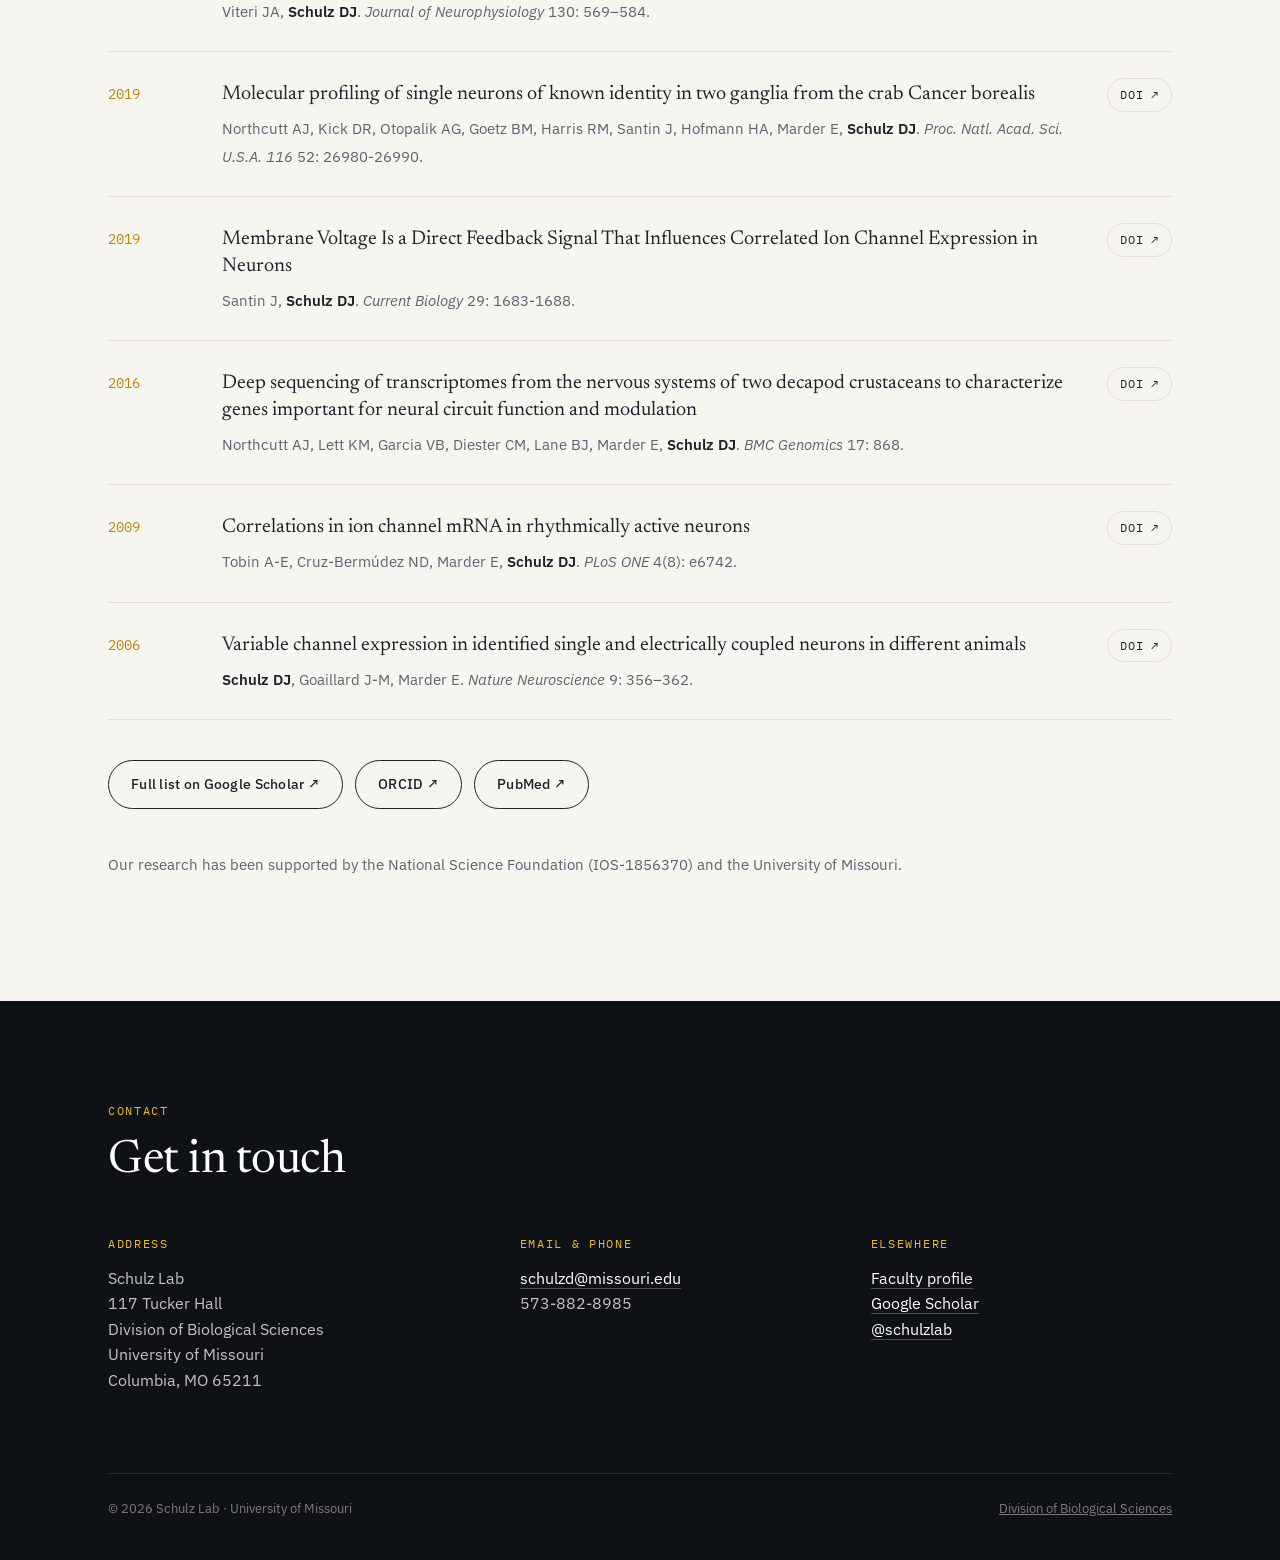
==== commit 52589eb9: "Add files via upload" ====
--- a/index.html
+++ b/index.html
@@ -120,6 +120,17 @@
     .theme:hover .theme-img { transform: translateX(4px) rotate(-2deg); }
     .theme .theme-img + .num { display: inline-block; margin-top: 72px; }
 
+    /* Featured video */
+    .feature {
+      margin-top: 40px; display: grid; grid-template-columns: minmax(0, 420px) 1fr; gap: 48px; align-items: center;
+      background: var(--ink); color: #fff; border-radius: 14px; padding: 28px; overflow: hidden;
+    }
+    .feature video { width: 100%; aspect-ratio: 1 / 1; object-fit: cover; border-radius: 10px; display: block; background: #222; }
+    .feature .eyebrow { color: var(--gold); }
+    .feature h3 { font-size: 30px; margin-bottom: 14px; }
+    .feature p { color: rgba(255,255,255,.72); margin: 0 0 12px; font-size: 16px; }
+    .feature .caption { font-family: var(--mono); font-size: 12px; letter-spacing: .06em; color: rgba(255,255,255,.45); margin-top: 18px; }
+
     .approach {
       margin-top: 70px; display: grid; grid-template-columns: repeat(3, 1fr);
       border-top: 1px solid var(--line);
@@ -216,7 +227,8 @@
     /* ---------- Phones & tablets ---------- */
     @media (max-width: 900px) {
       .section-head, .pi, .contact-grid { grid-template-columns: 1fr; gap: 28px; }
-      .themes, .team, .approach { grid-template-columns: 1fr; }
+      .themes, .team, .approach, .feature { grid-template-columns: 1fr; }
+      .feature { gap: 24px; padding: 18px; }
       .approach div, .approach div + div { padding: 22px 0; border-left: 0; border-bottom: 1px solid var(--line); }
       .pi-photo { max-width: 260px; }
       .pub { grid-template-columns: 1fr; gap: 8px; }
@@ -323,6 +335,24 @@
             relationships produce stable network output.
           </p>
         </article>
+      </div>
+
+      <!-- ===================== FEATURED VIDEO ===================== -->
+      <div class="feature reveal">
+        <video id="crawlVideo" muted loop playsinline preload="none" poster="images/leech-crawl-poster.webp"
+               aria-label="Video of a medicinal leech crawling in a glass tank after nerve cord transection">
+          <source src="images/leech-crawl.mp4" type="video/mp4">
+        </video>
+        <div>
+          <p class="eyebrow">In the lab</p>
+          <h3>Crawling returns after injury</h3>
+          <p>
+            This leech's nerve cord was completely cut, yet it crawls across the tank. The connections severed by the
+            injury never regrow, so the ganglia below the cut must reorganize to produce coordinated locomotion again.
+          </p>
+          <p>We use this recovery to ask how neurons and circuits change when the inputs they depend on are lost.</p>
+          <p class="caption">Overhead view · played at 3× speed</p>
+        </div>
       </div>
 
       <div class="approach reveal">
@@ -574,6 +604,19 @@
     }, { threshold: 0.12 });
     document.querySelectorAll('.reveal').forEach(el => io.observe(el));
 
+    // Featured video: load and play only while on screen (saves data, respects reduced-motion settings)
+    (function () {
+      const v = document.getElementById('crawlVideo');
+      if (!v) return;
+      if (window.matchMedia('(prefers-reduced-motion: reduce)').matches) { v.controls = true; return; }
+      new IntersectionObserver(entries => {
+        entries.forEach(e => {
+          if (e.isIntersecting) { v.preload = 'auto'; v.play().catch(() => { v.controls = true; }); }
+          else v.pause();
+        });
+      }, { threshold: 0.35 }).observe(v);
+    })();
+
     // Hero: three phase-shifted bursting neurons, drawn like intracellular recordings
     (function () {
       const svg = document.getElementById('traceSvg');
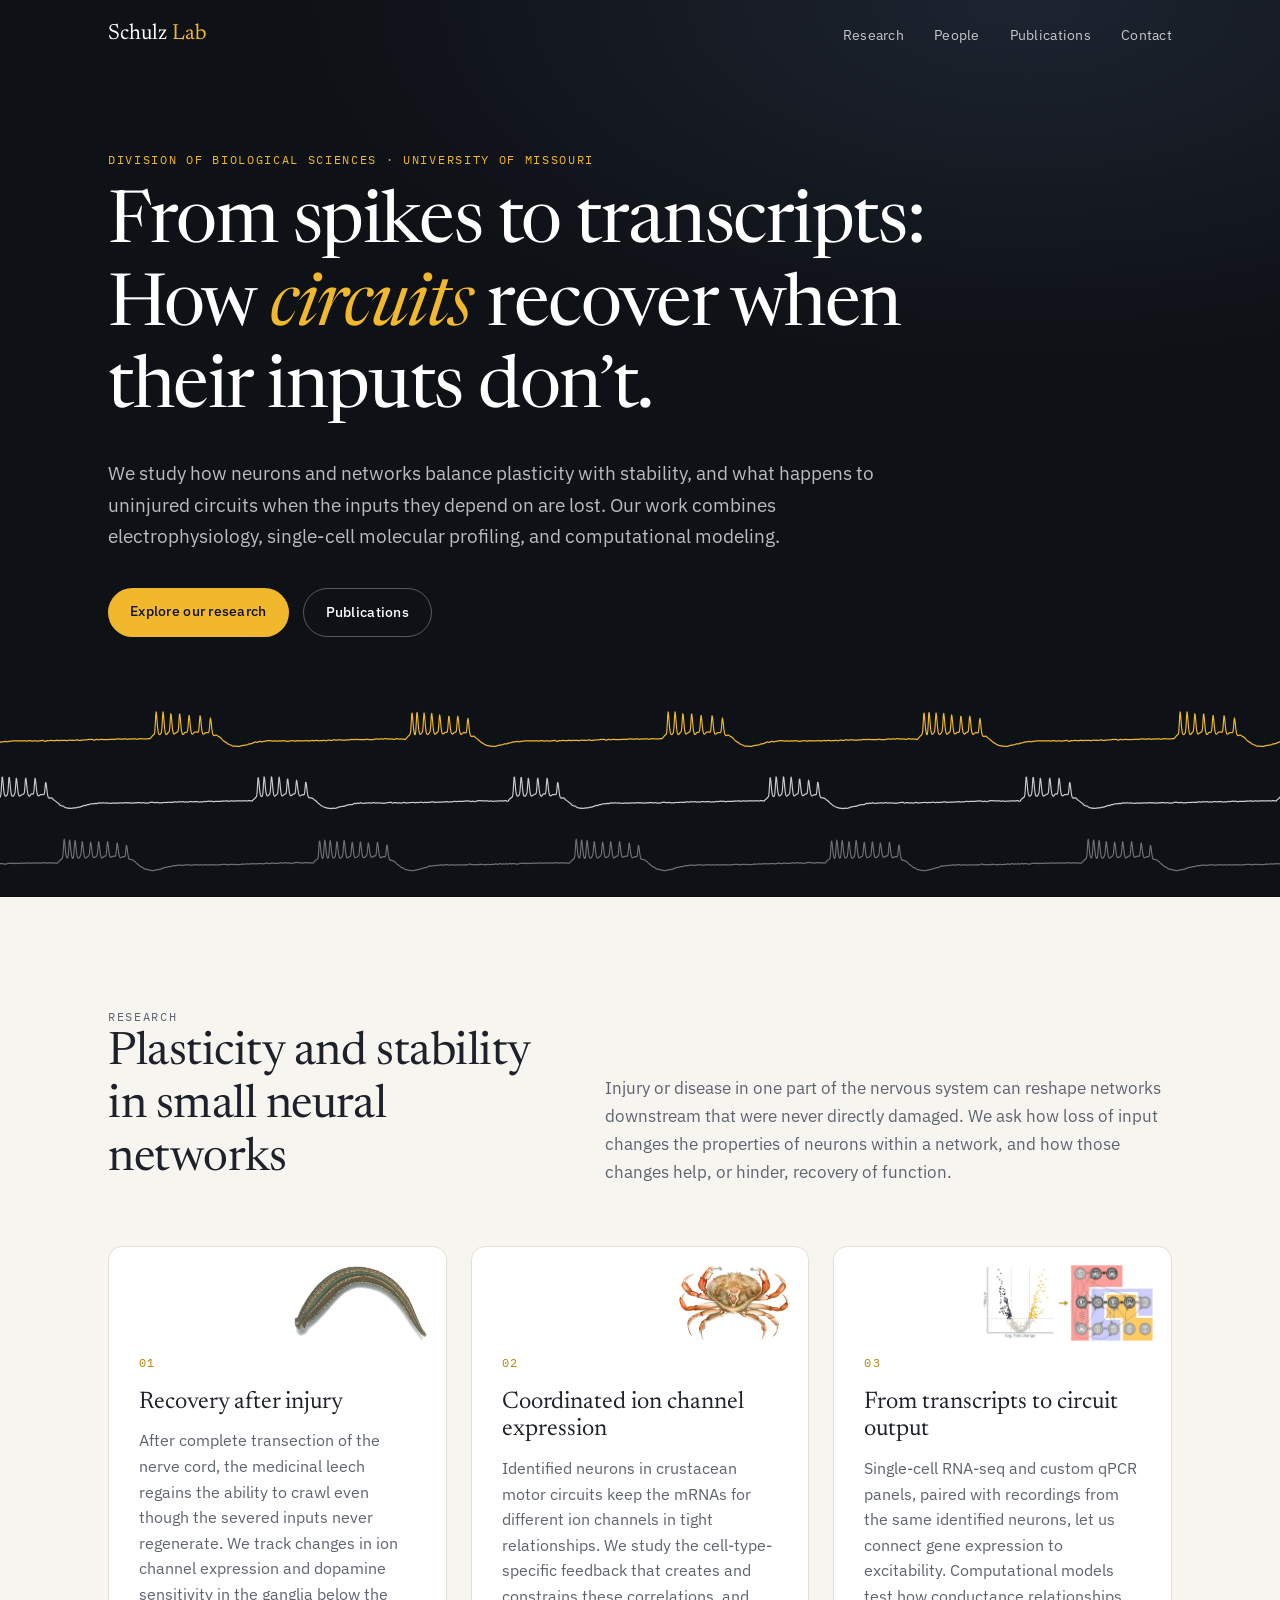
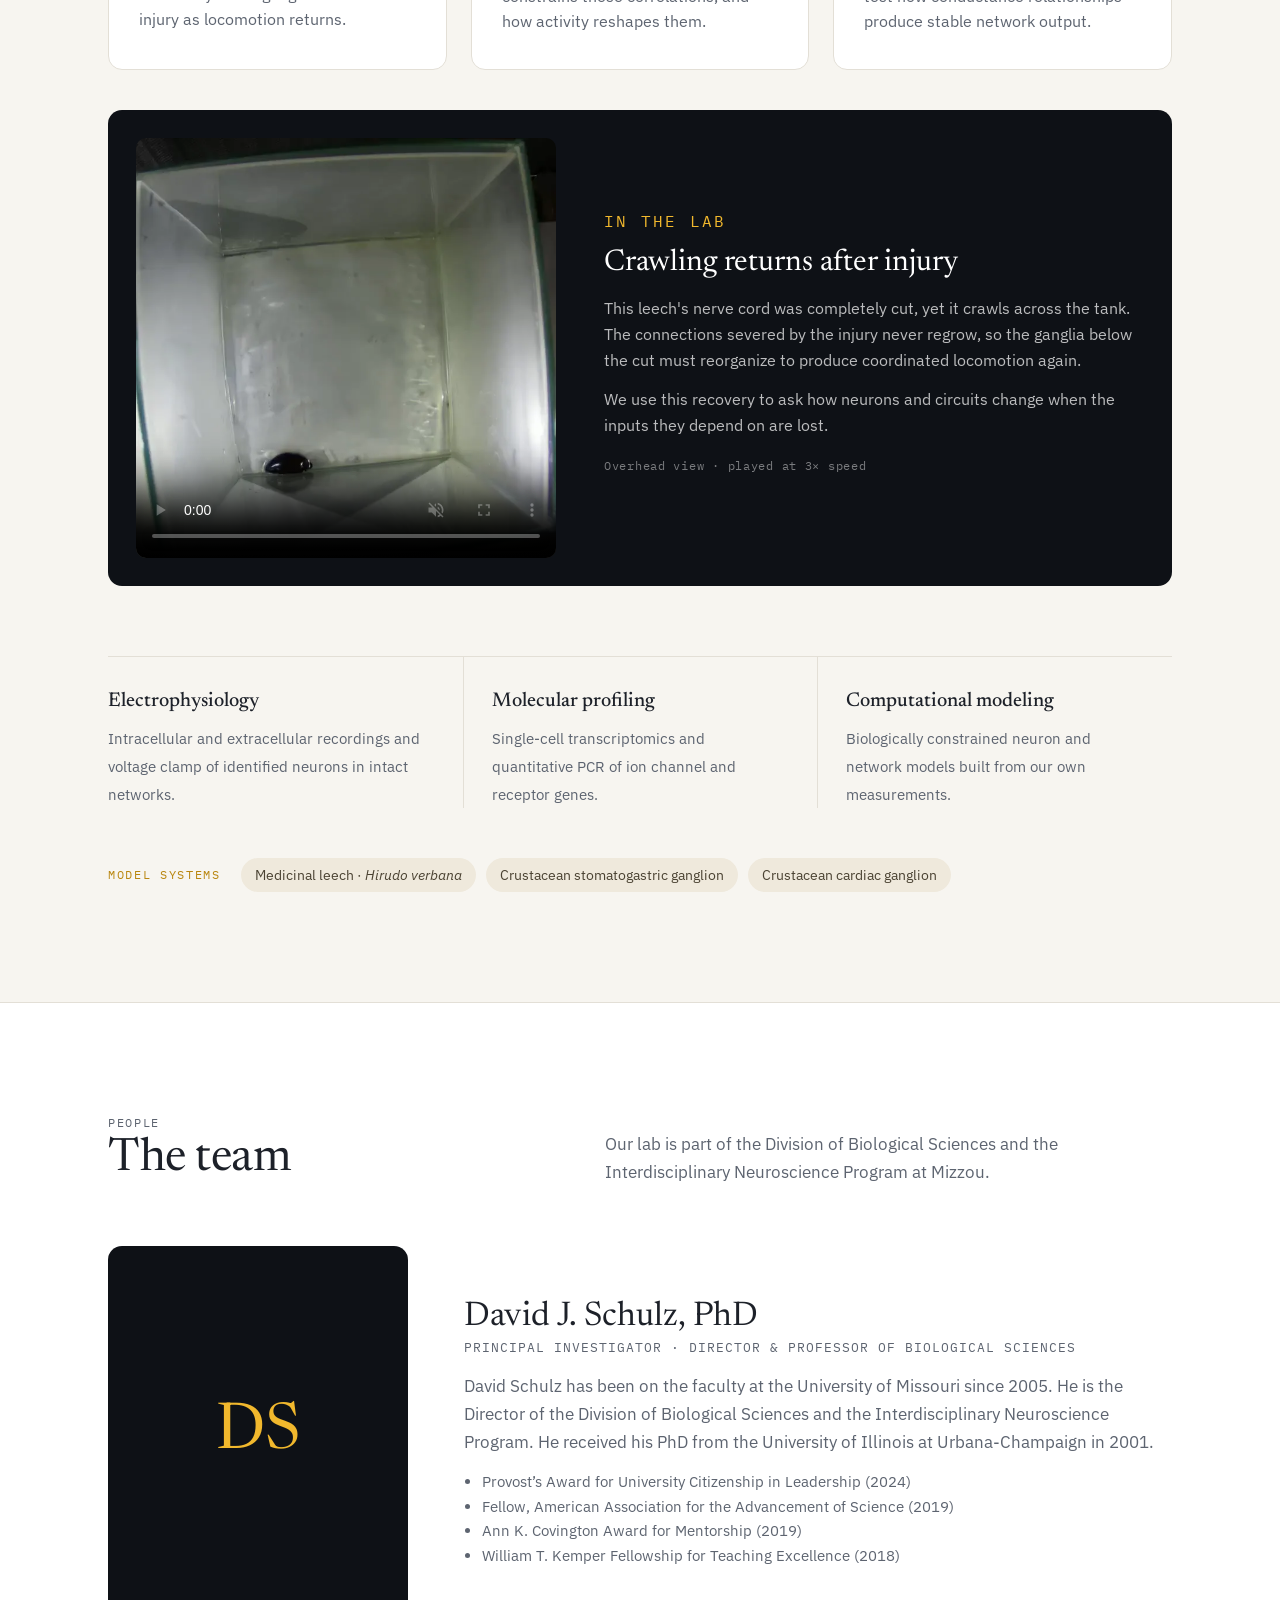
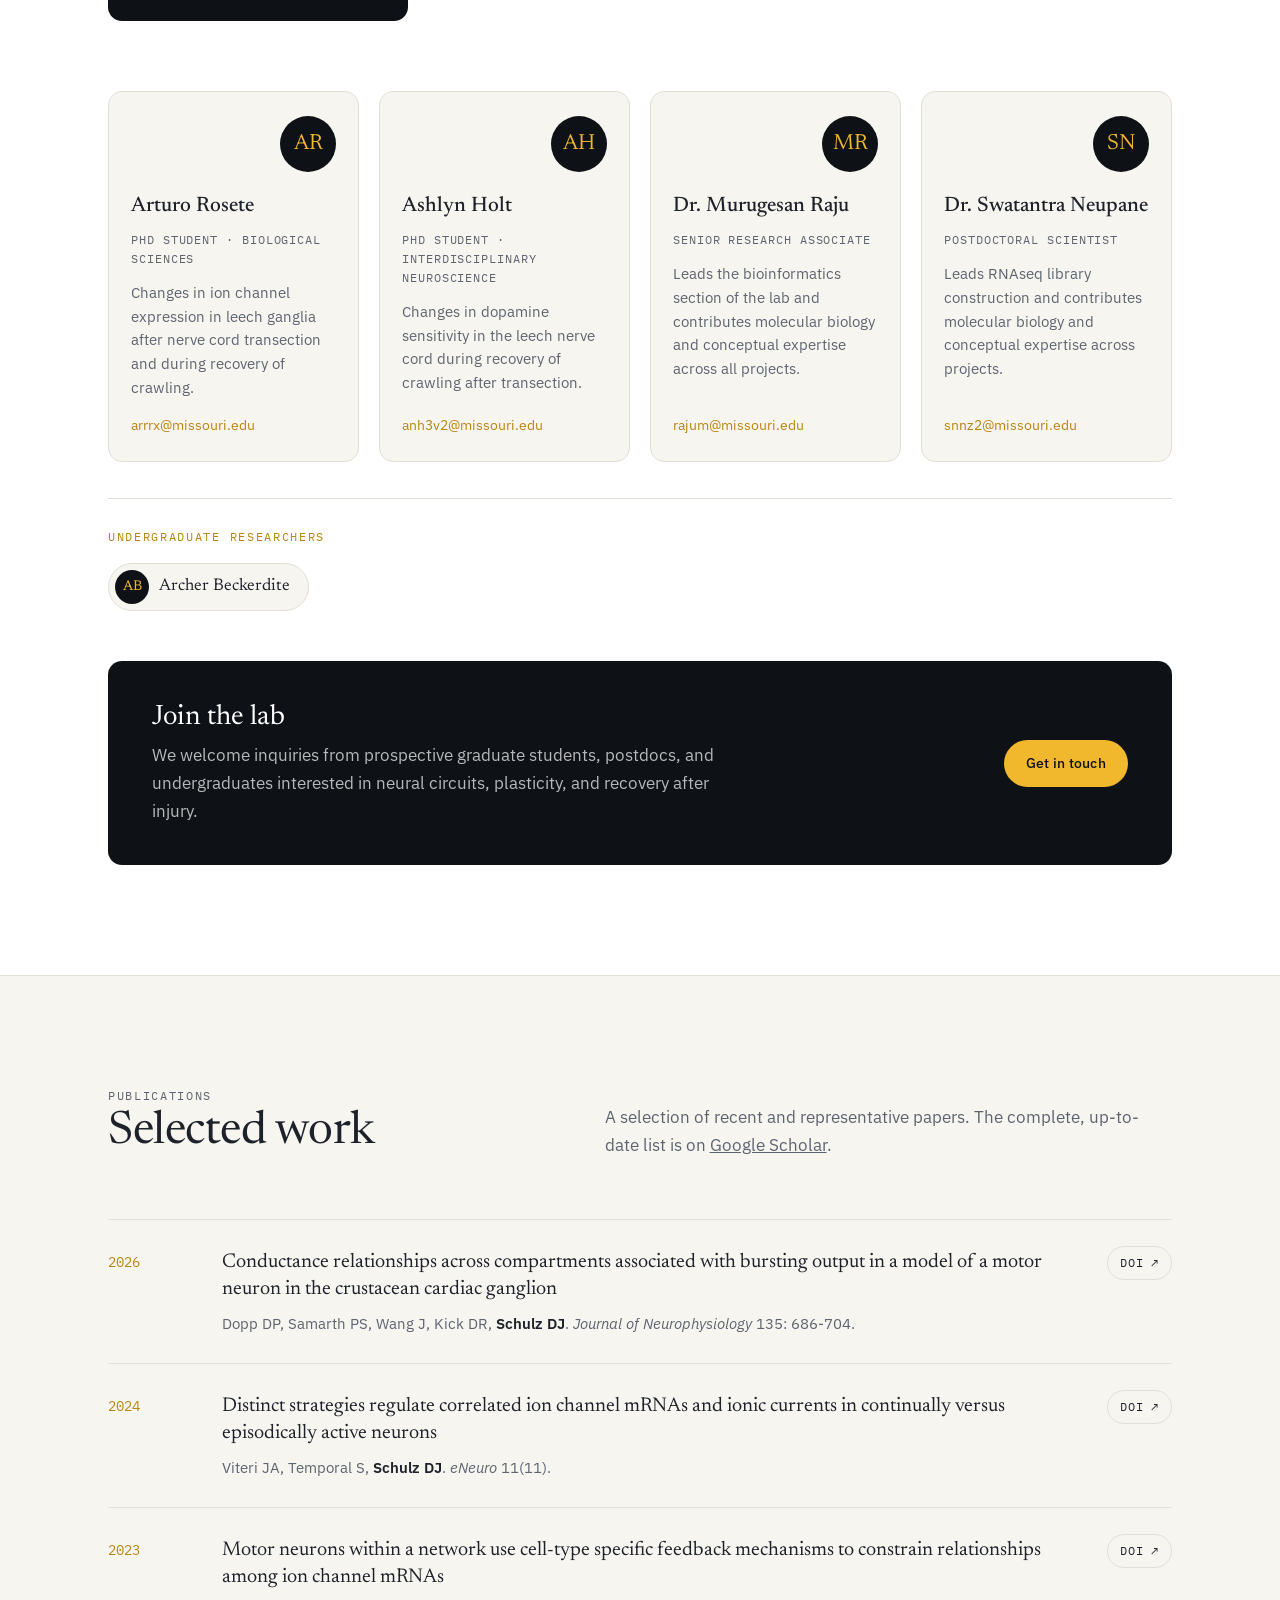
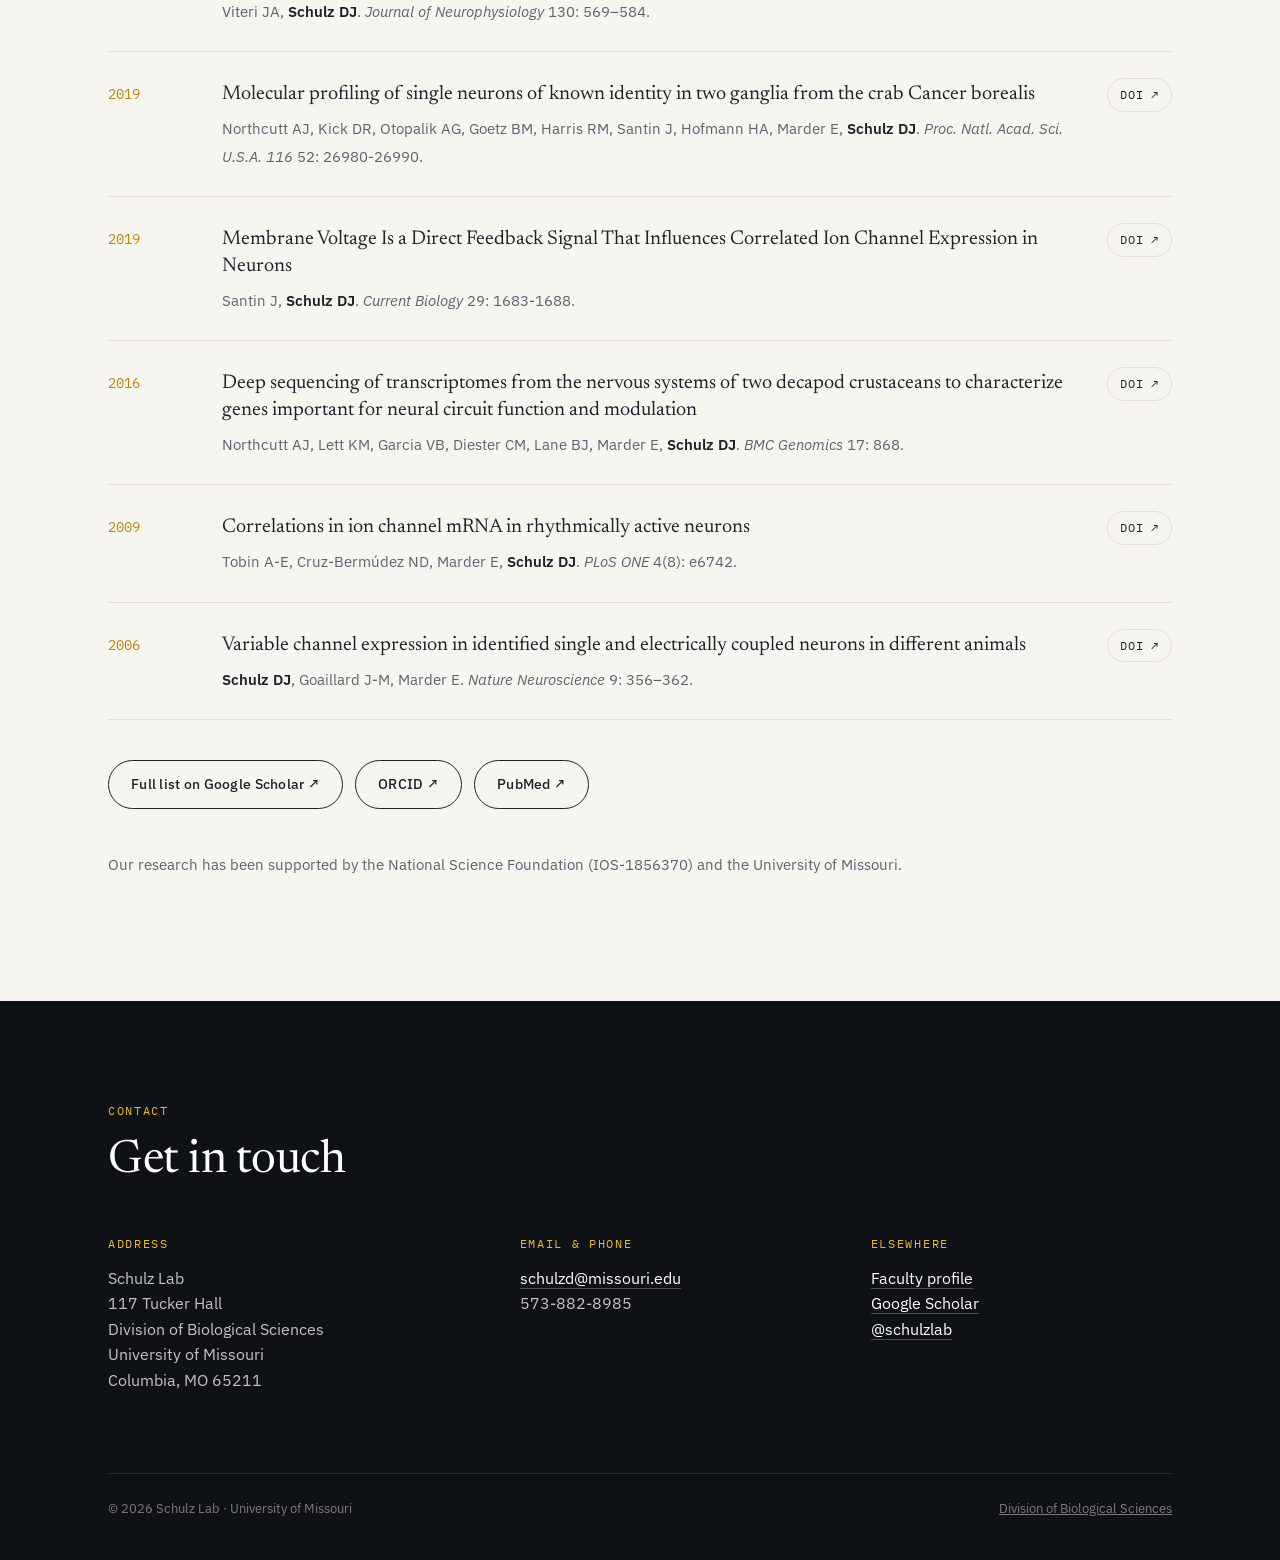
==== commit 8e18c387: "Add files via upload" ====
--- a/index.html
+++ b/index.html
@@ -169,6 +169,16 @@
       display: grid; place-items: center; font-family: var(--serif); font-size: 22px; margin-bottom: 18px; overflow: hidden;
     }
     .avatar img { width: 100%; height: 100%; object-fit: cover; }
+    /* Member photo / initials: top-right corner of each card. The photo sits exactly on top of
+       the initials bubble, so every card stays the same size. If a photo fails to load,
+       it removes itself and the initials show instead. */
+    .member { position: relative; }
+    .member .avatar { align-self: flex-end; }
+    .member-photo {
+      position: absolute; top: 24px; right: 22px; width: 56px; height: 56px; border-radius: 50%;
+      object-fit: cover; object-position: center 25%; z-index: 1;
+      box-shadow: 0 0 0 2px var(--white), 0 0 0 3px var(--line);
+    }
     .member h4 { font-family: var(--serif); font-weight: 500; font-size: 21px; margin: 0; }
     .member .role { margin: 6px 0 12px; font-size: 11.5px; }
     .member p { color: var(--muted); font-size: 14.5px; margin: 0 0 14px; }
@@ -408,6 +418,7 @@
       <div class="team">
         <!-- ===== LAB MEMBER — copy from here ===== -->
         <div class="member reveal">
+          <img class="member-photo" src="images/rosete.webp" alt="Arturo Rosete" loading="lazy" onerror="this.remove()">
           <div class="avatar">AR</div>
           <h4>Arturo Rosete</h4>
           <p class="role">PhD Student · Biological Sciences</p>
@@ -425,6 +436,7 @@
         </div>
 
         <div class="member reveal">
+          <img class="member-photo" src="images/raju.webp" alt="Murugesan Raju" loading="lazy" onerror="this.remove()">
           <div class="avatar">MR</div>
           <h4>Dr. Murugesan Raju</h4>
           <p class="role">Senior Research Associate</p>
@@ -433,6 +445,7 @@
         </div>
 
         <div class="member reveal">
+          <img class="member-photo" src="images/neupane.webp" alt="Swatantra Neupane" loading="lazy" onerror="this.remove()">
           <div class="avatar">SN</div>
           <h4>Dr. Swatantra Neupane</h4>
           <p class="role">Postdoctoral Scientist</p>
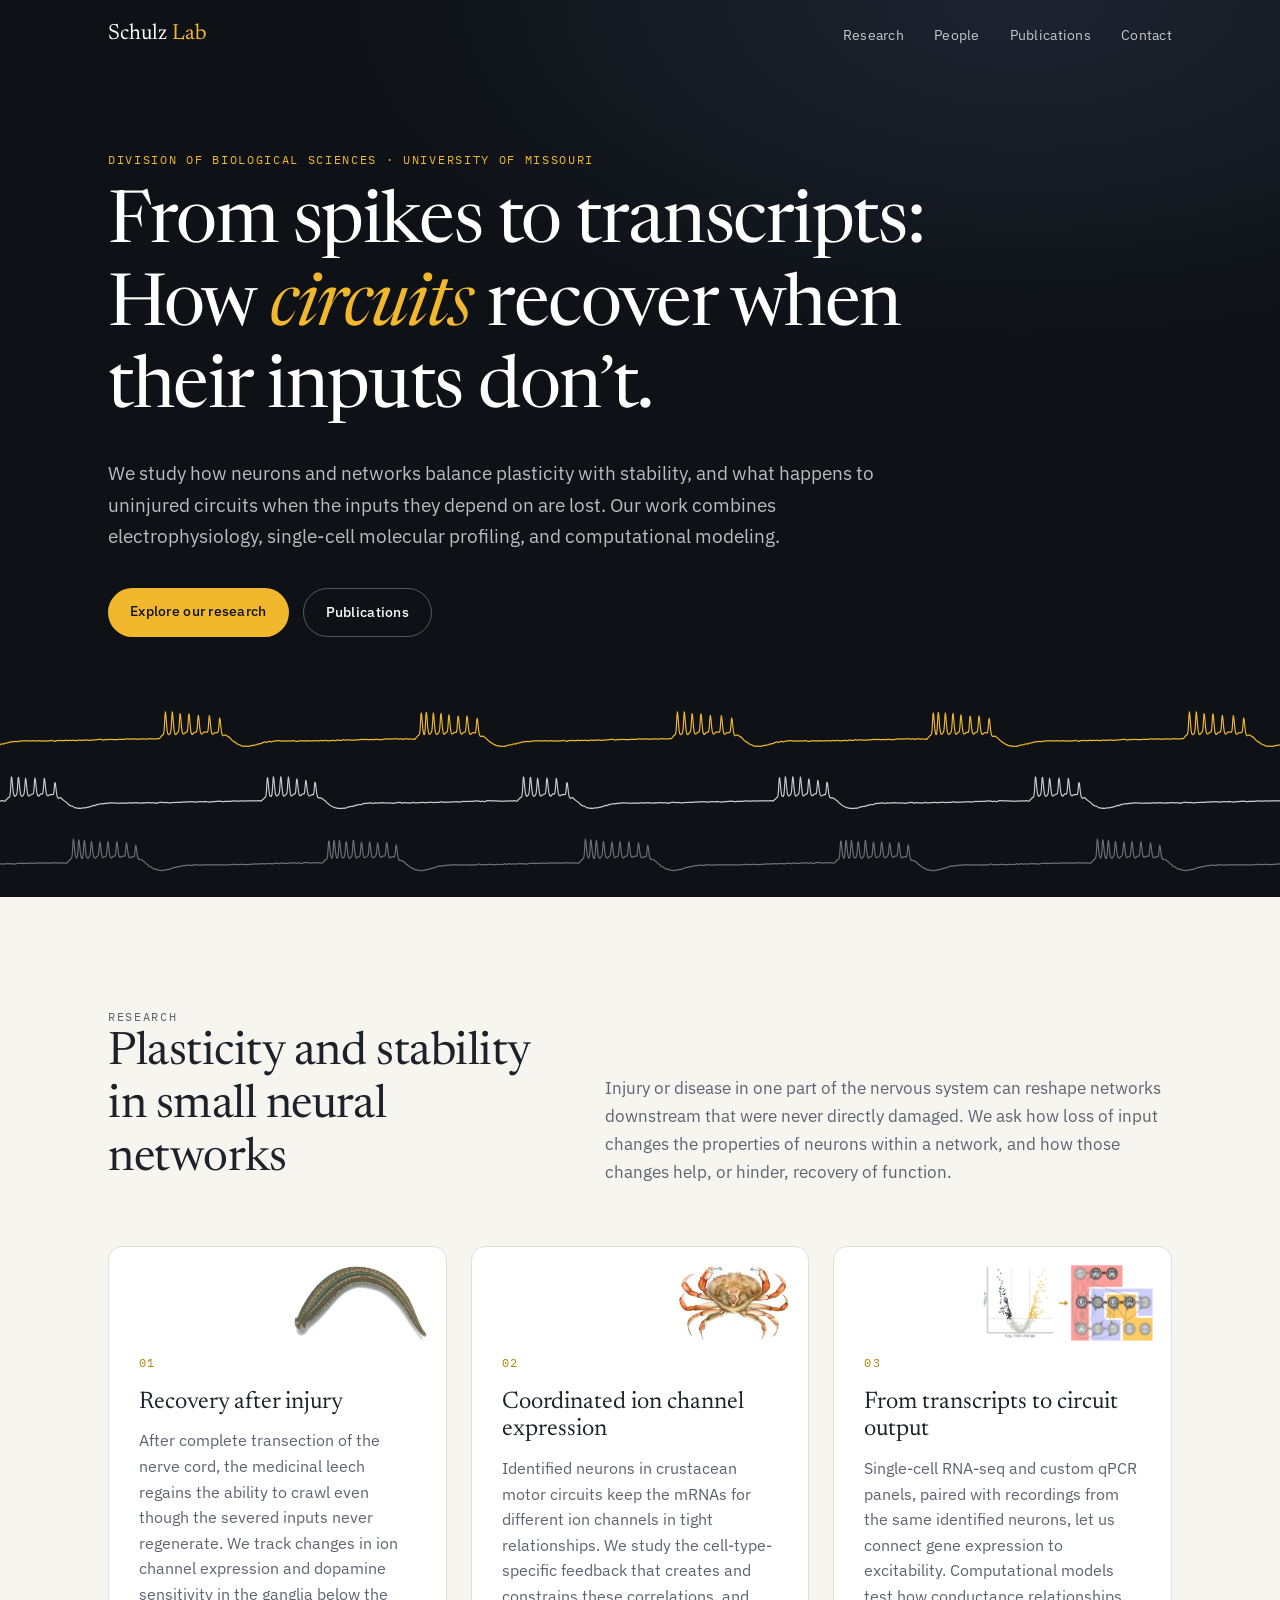
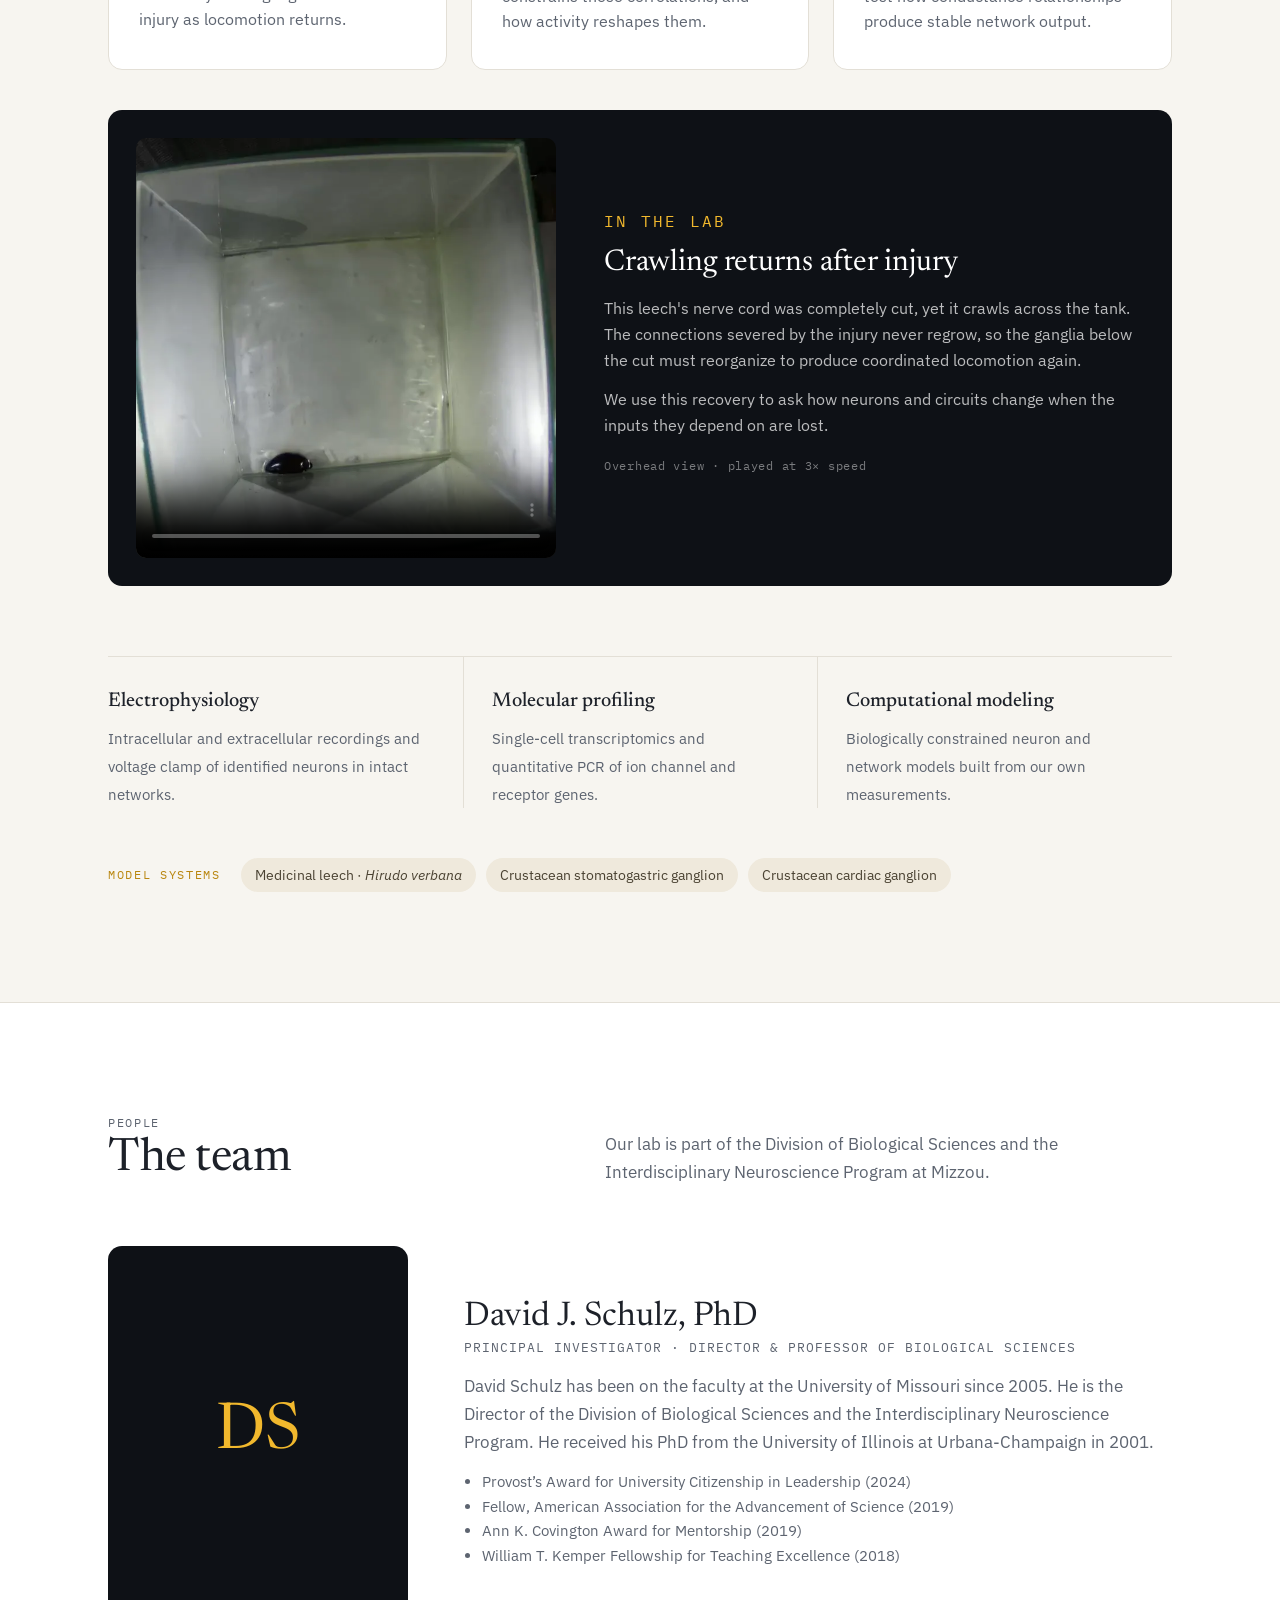
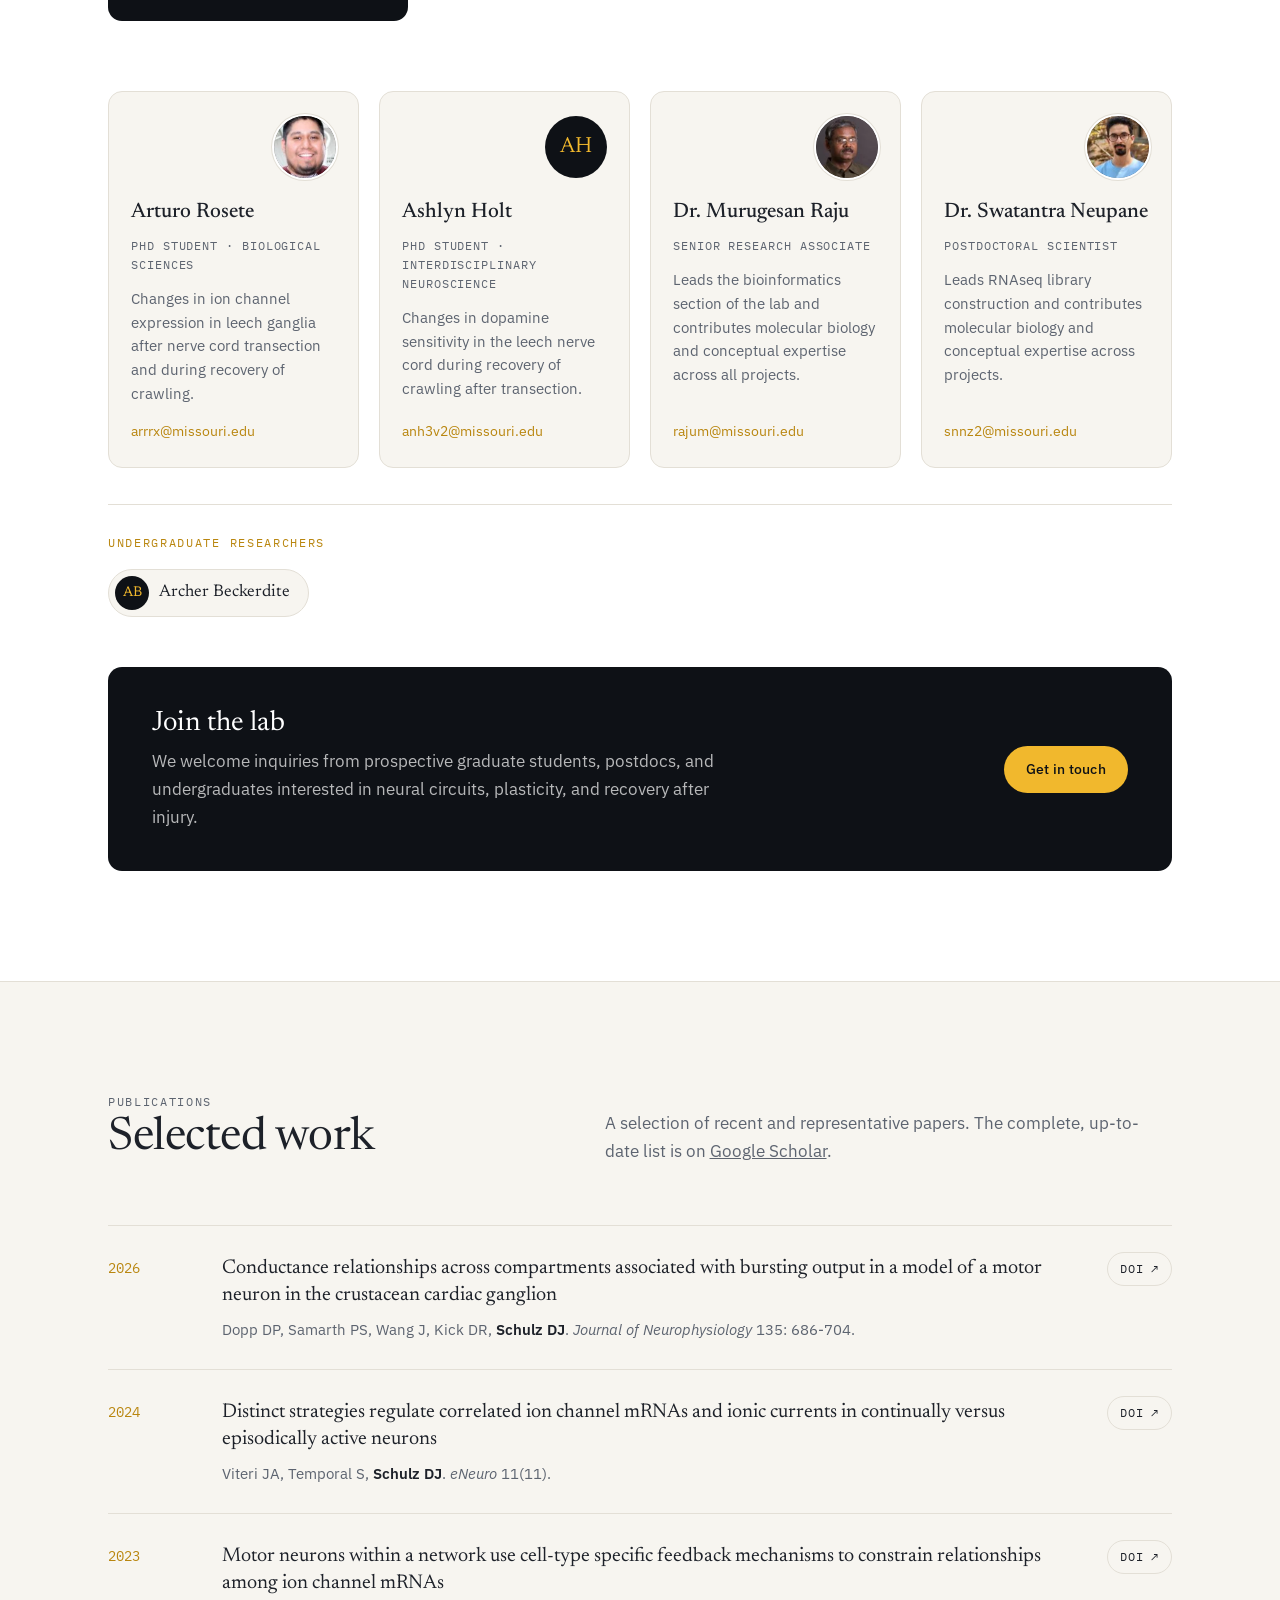
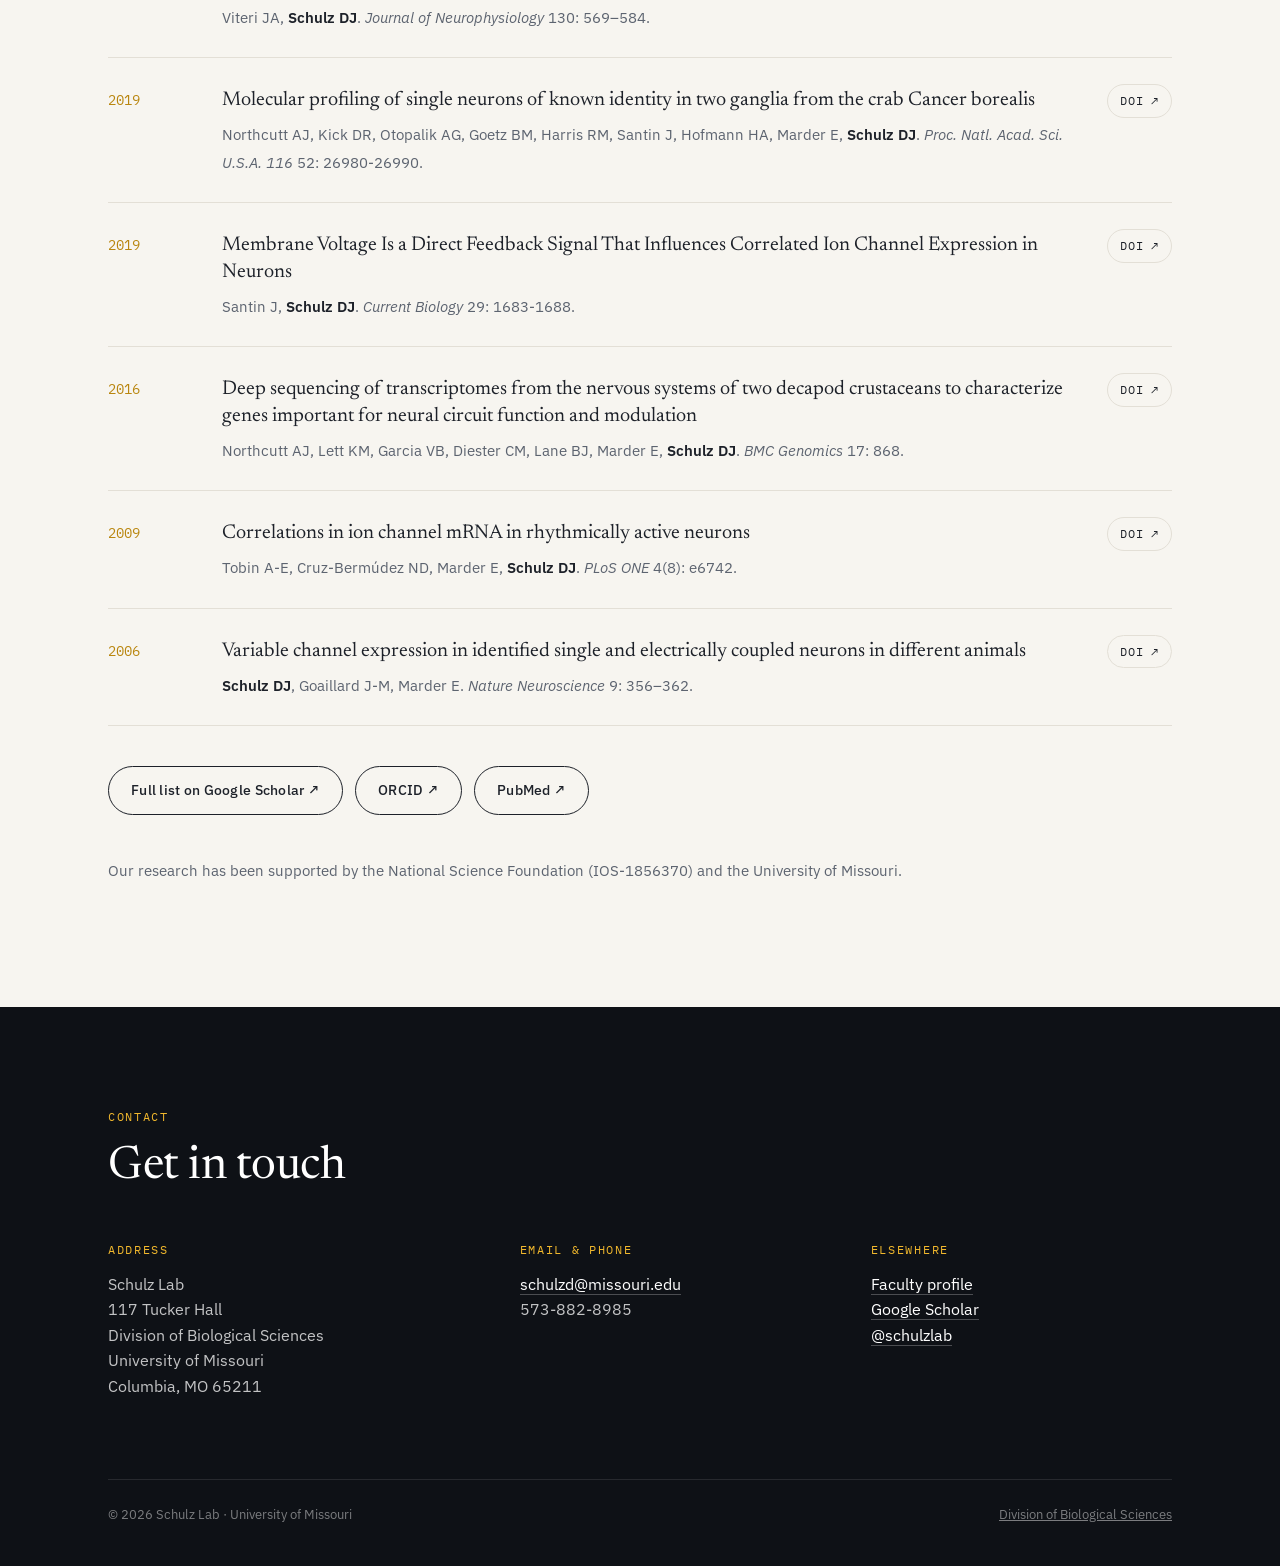
==== commit ae70ca5d: "Add files via upload" ====
--- a/index.html
+++ b/index.html
@@ -173,9 +173,9 @@
        the initials bubble, so every card stays the same size. If a photo fails to load,
        it removes itself and the initials show instead. */
     .member { position: relative; }
-    .member .avatar { align-self: flex-end; }
+    .member .avatar { align-self: flex-end; width: 62px; height: 62px; }
     .member-photo {
-      position: absolute; top: 24px; right: 22px; width: 56px; height: 56px; border-radius: 50%;
+      position: absolute; top: 24px; right: 22px; width: 62px; height: 62px; border-radius: 50%;
       object-fit: cover; object-position: center 25%; z-index: 1;
       box-shadow: 0 0 0 2px var(--white), 0 0 0 3px var(--line);
     }
@@ -428,6 +428,7 @@
         <!-- ===== ...to here, then paste and edit ===== -->
 
         <div class="member reveal">
+          <img class="member-photo" src="images/holt.webp" alt="Ashlyn Holt" loading="lazy" onerror="this.remove()">
           <div class="avatar">AH</div>
           <h4>Ashlyn Holt</h4>
           <p class="role">PhD Student · Interdisciplinary Neuroscience</p>
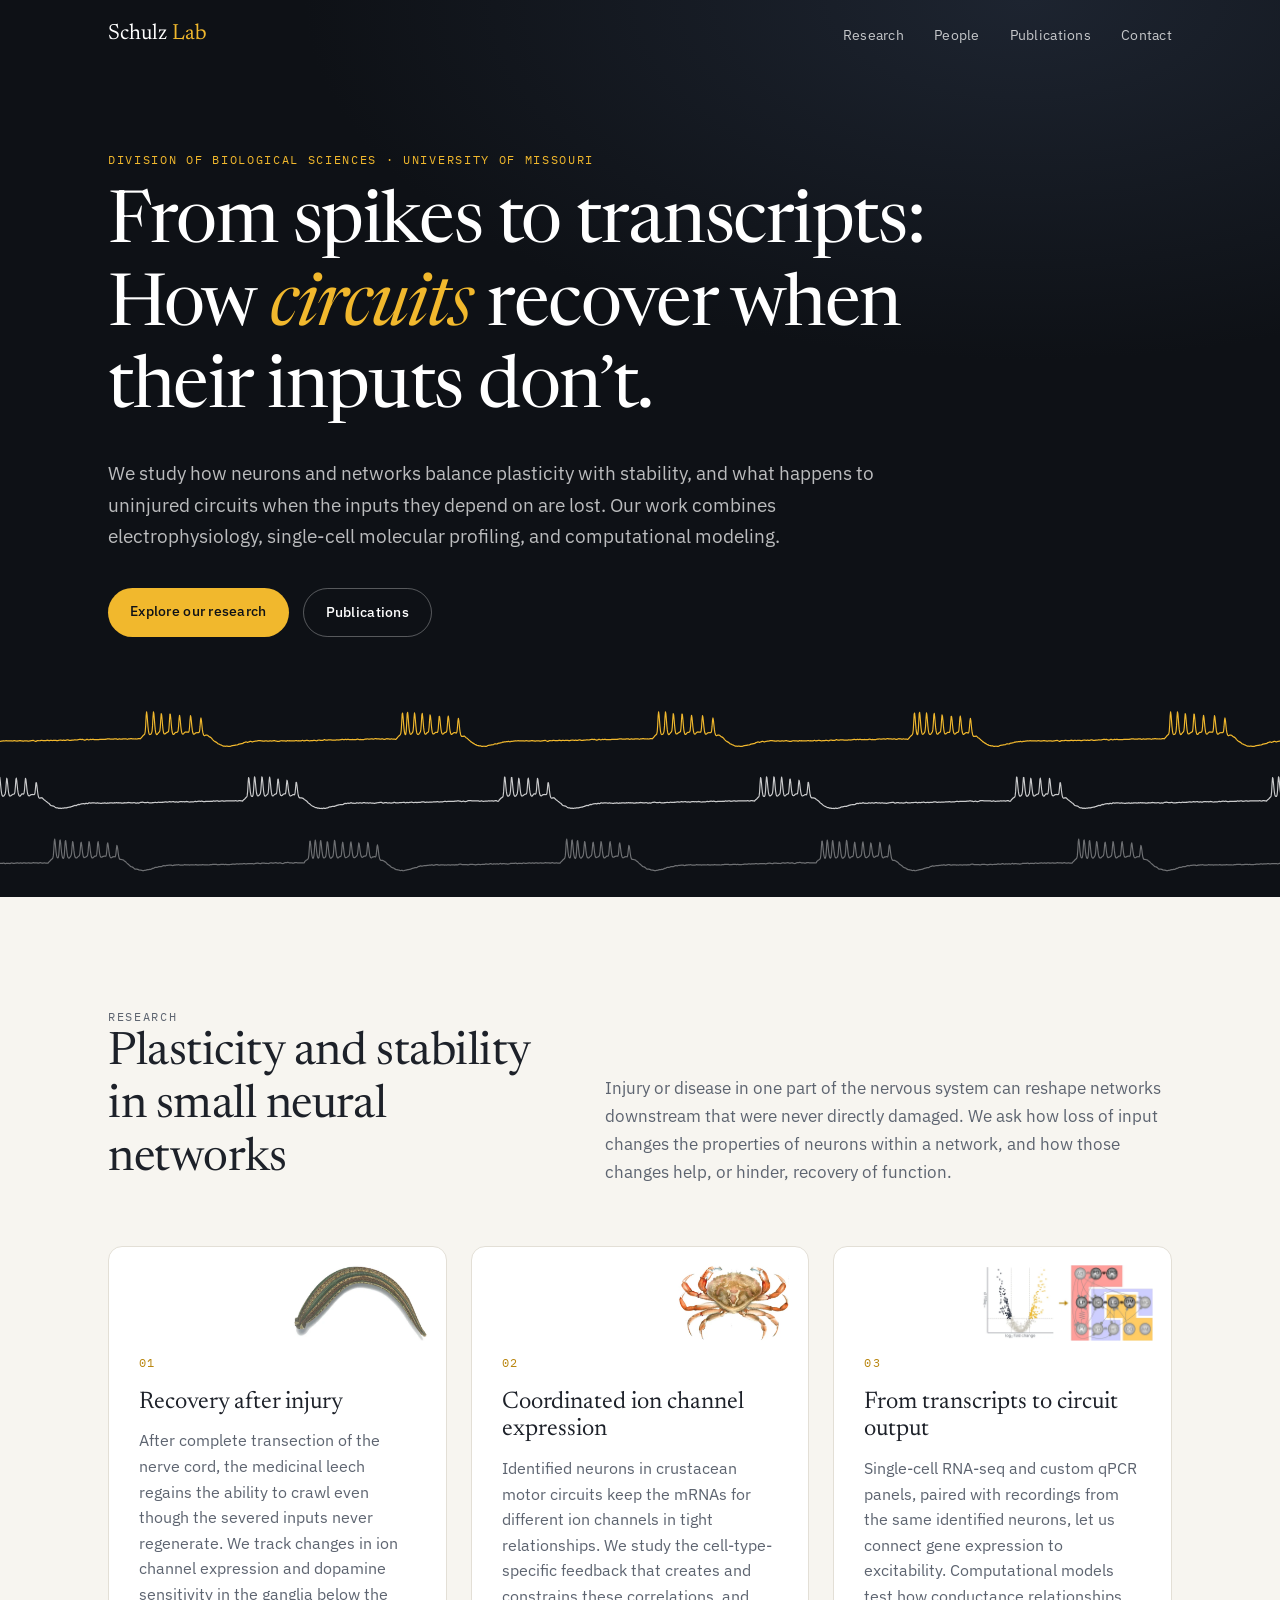
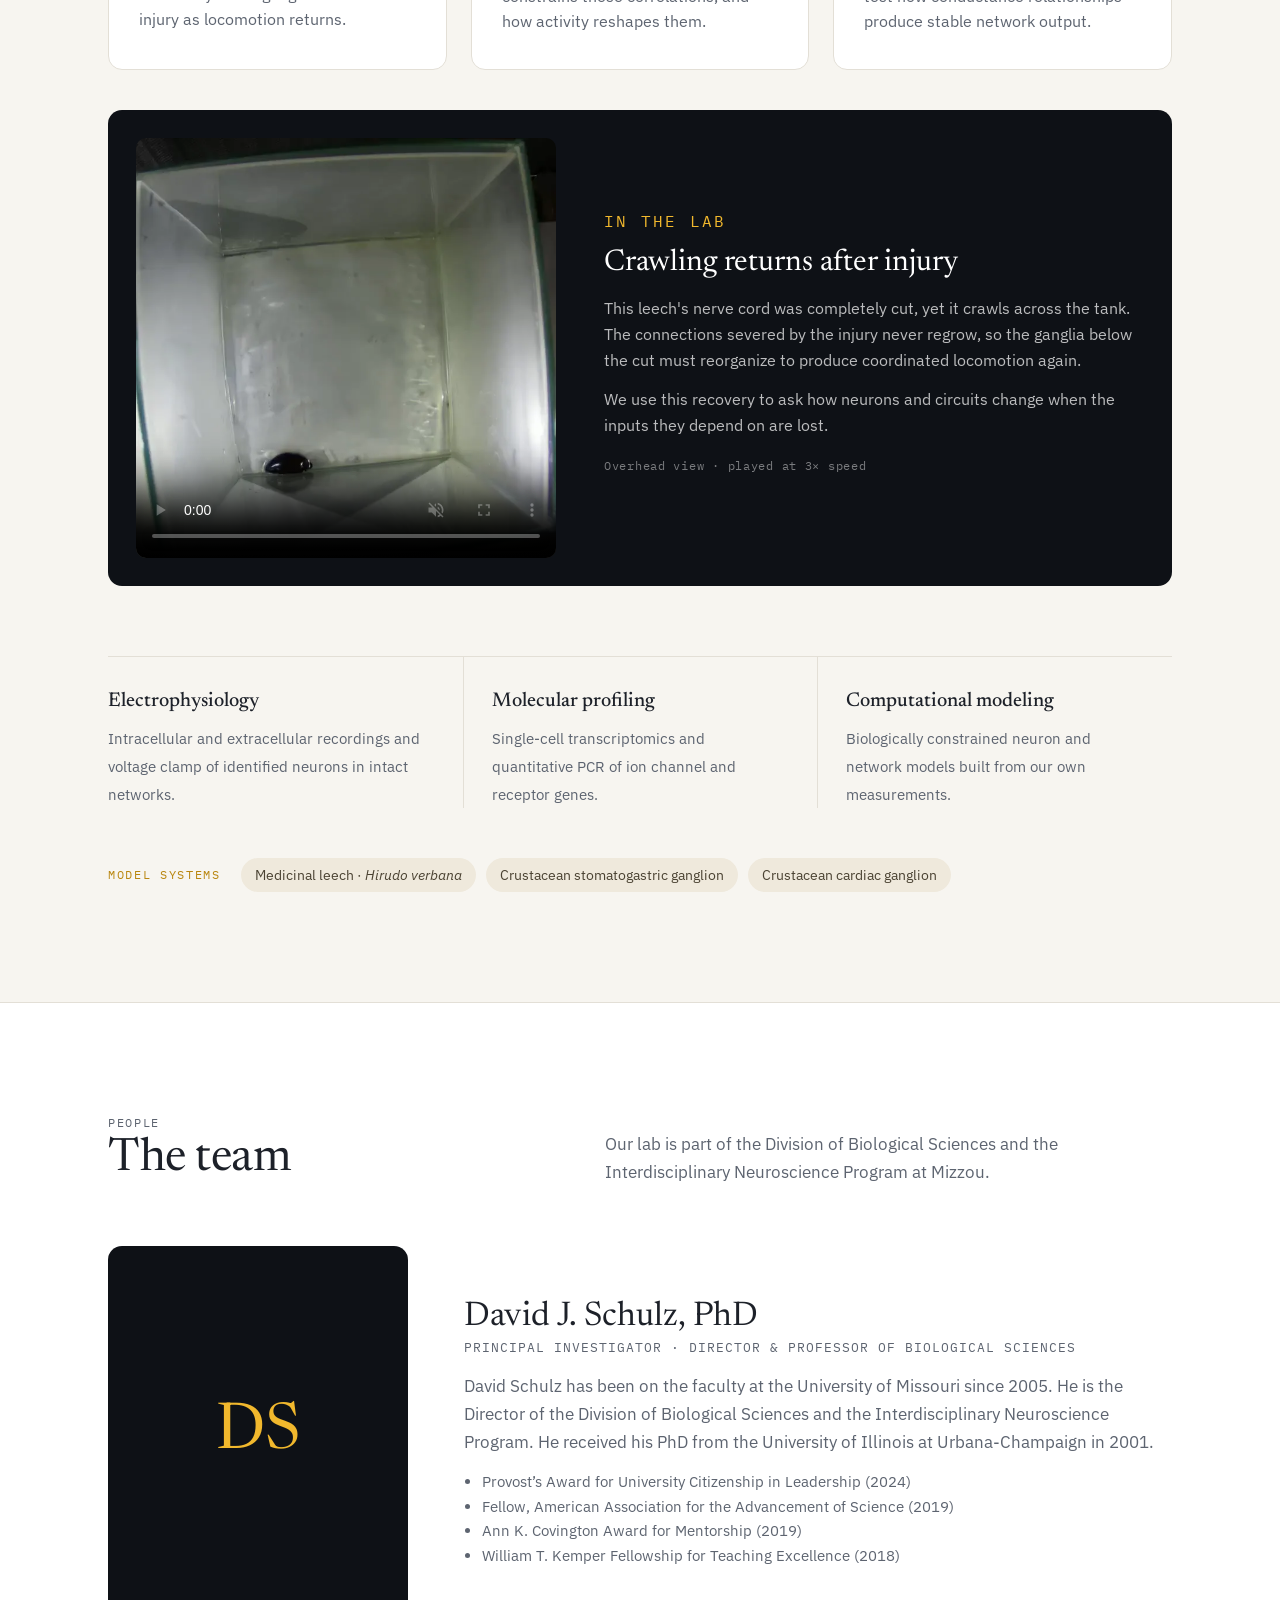
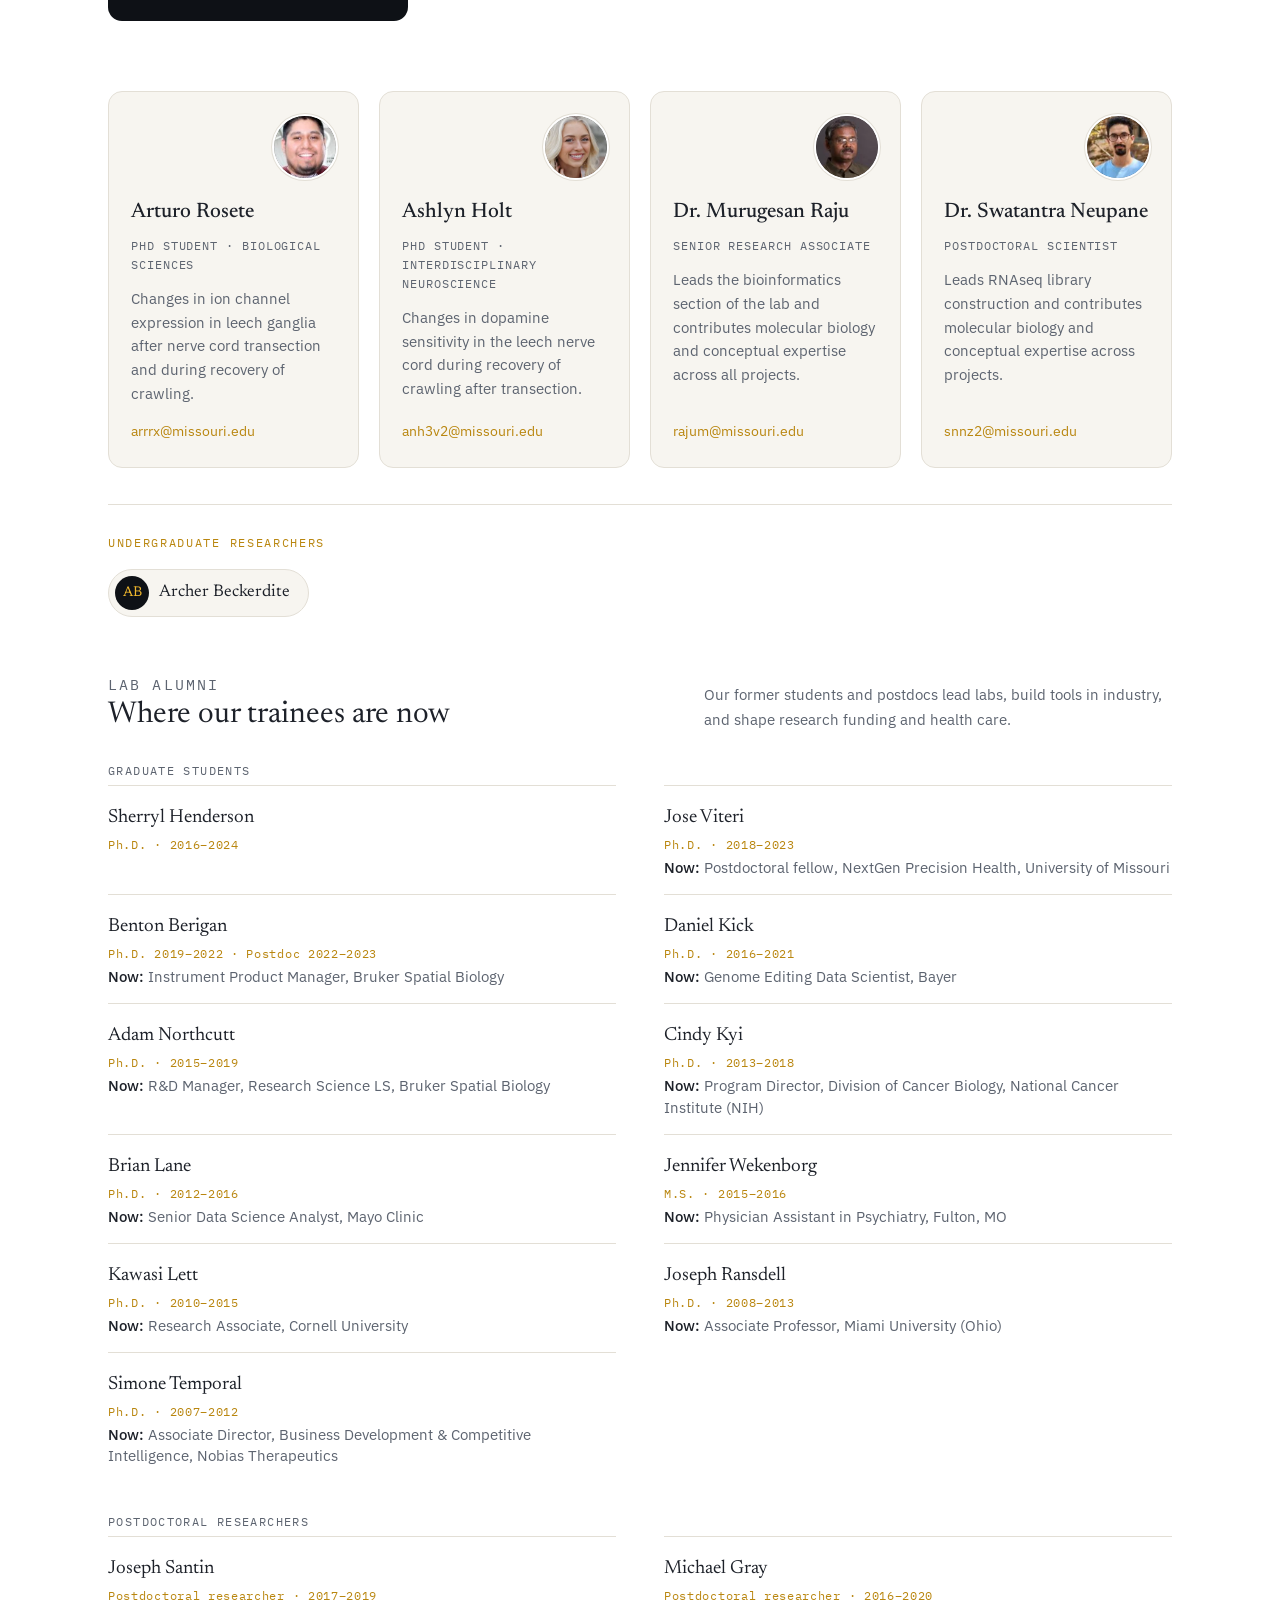
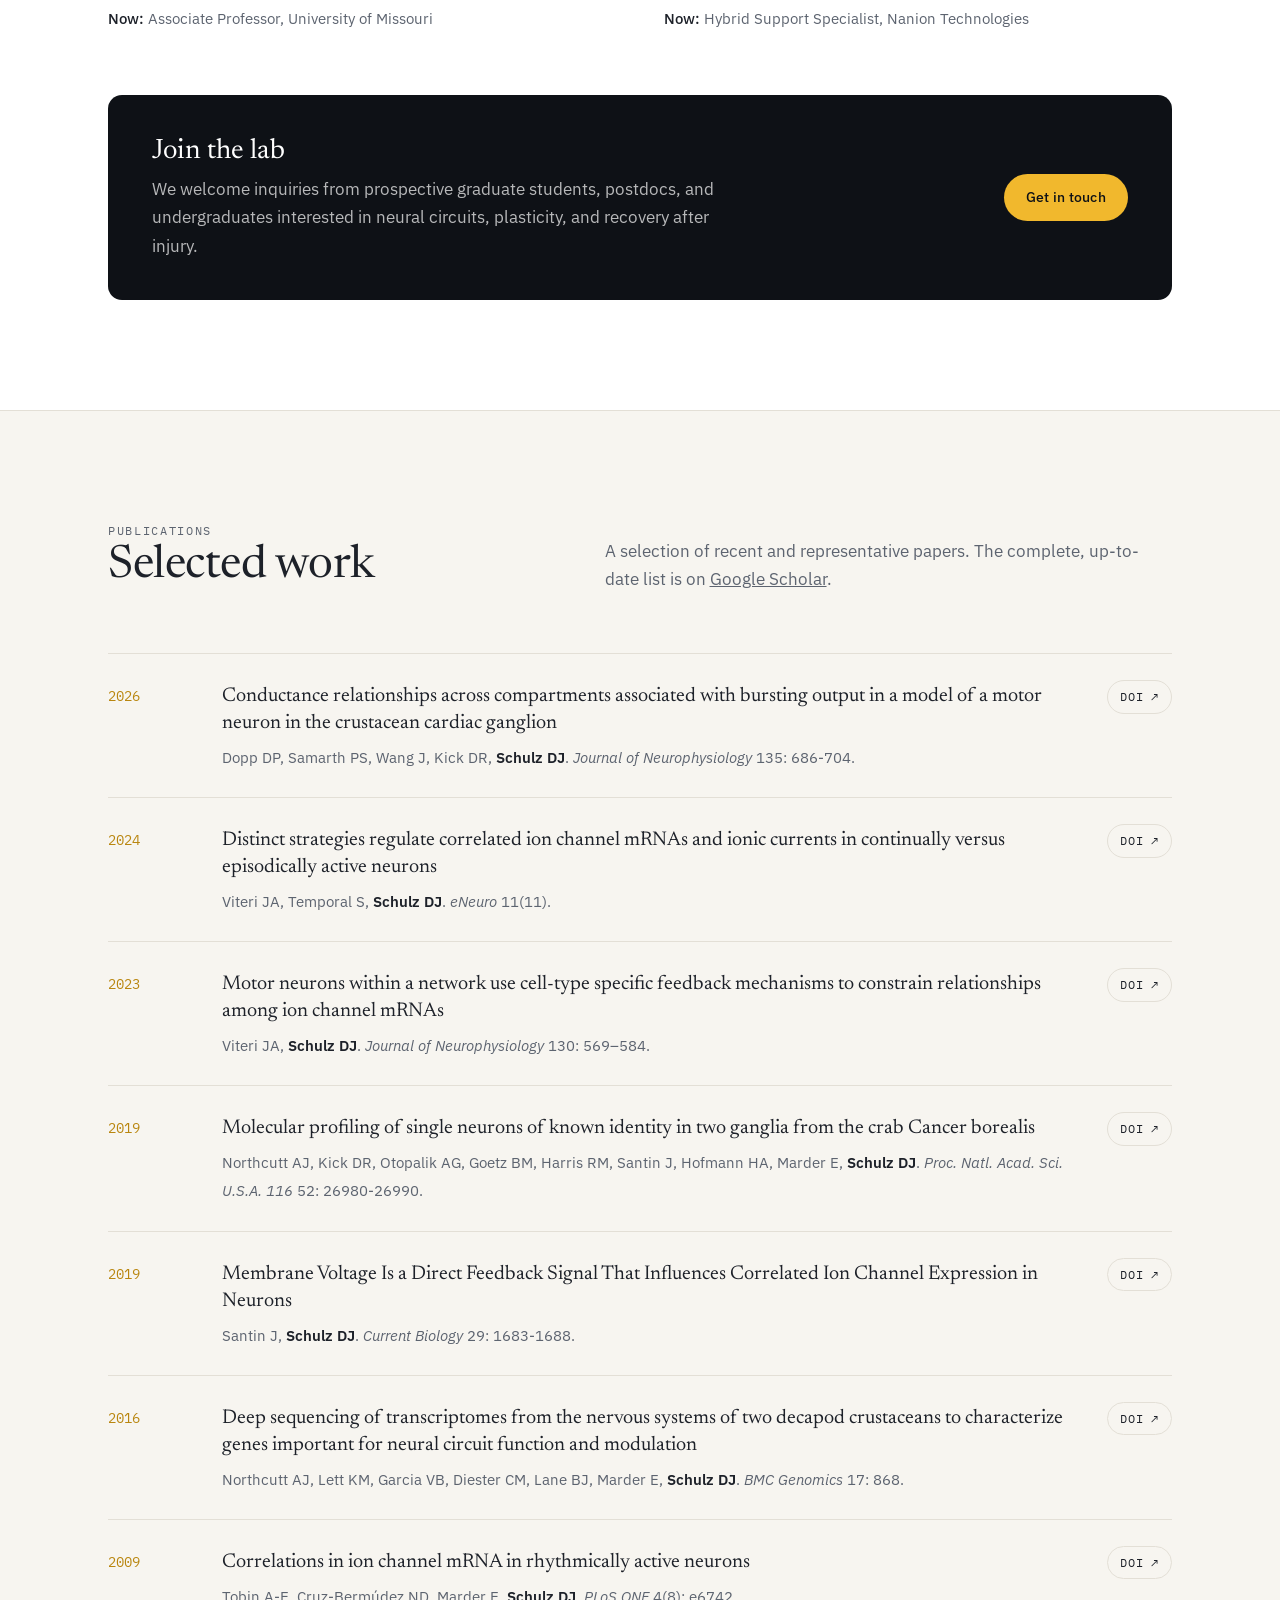
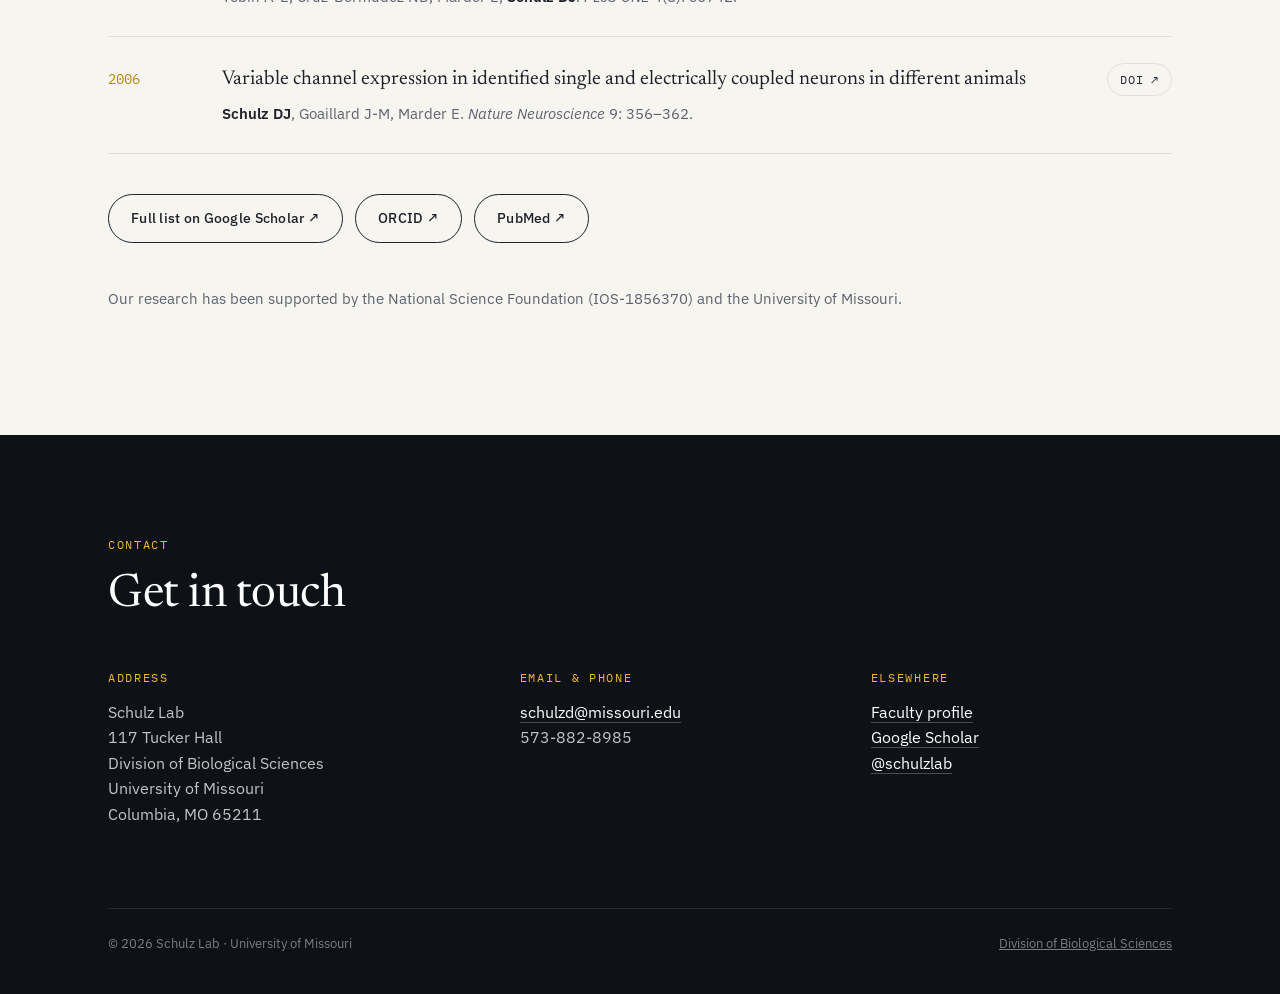
==== commit 87f17484: "Update and rename index (2).html to index.html" ====
--- a/index.html
+++ b/index.html
@@ -197,6 +197,21 @@
     }
     .ug .avatar { width: 34px; height: 34px; font-size: 14px; margin: 0; }
 
+    /* Lab alumni */
+    .alumni { margin-top: 56px; }
+    .alumni-head { display: flex; justify-content: space-between; align-items: end; gap: 30px; flex-wrap: wrap; margin-bottom: 22px; }
+    .alumni-head h3 { font-size: 30px; }
+    .alumni-head p { color: var(--muted); font-size: 15px; margin: 0; max-width: 52ch; }
+    .alumni-group { font-family: var(--mono); font-size: 11.5px; letter-spacing: .12em; text-transform: uppercase; color: var(--muted); margin: 30px 0 4px; }
+    .alumni-list { display: grid; grid-template-columns: 1fr 1fr; column-gap: 48px; }
+    .alum { padding: 16px 0; border-top: 1px solid var(--line); display: grid; grid-template-columns: 1fr; gap: 2px; align-content: start; }
+    .alum-name { font-family: var(--serif); font-size: 19px; }
+    .alum-meta { font-family: var(--mono); font-size: 11.5px; letter-spacing: .06em; color: var(--gold-deep); }
+    .alum-now { color: var(--muted); font-size: 14.5px; line-height: 1.5; }
+    .alum-now::before { content: "Now: "; color: var(--text); font-weight: 500; }
+    .alum-now.done::before { content: ""; }
+    @media (max-width: 900px) { .alumni-list { grid-template-columns: 1fr; } }
+
     .join {
       margin-top: 50px; background: var(--ink); color: #fff; border-radius: 14px;
       padding: 40px 44px; display: flex; justify-content: space-between; align-items: center; gap: 30px; flex-wrap: wrap;
@@ -461,6 +476,40 @@
         <div class="ug-list">
           <!-- To add a student, copy this line and change the initials and name -->
           <span class="ug"><span class="avatar">AB</span>Archer Beckerdite</span>
+        </div>
+      </div>
+
+      <!-- ===================== LAB ALUMNI ===================== -->
+      <!-- To add someone, copy one <div class="alum">…</div> line and edit it.
+           For someone whose current position is unknown, delete the third <span>. -->
+      <div class="alumni reveal">
+        <div class="alumni-head">
+          <div>
+            <p class="eyebrow">Lab alumni</p>
+            <h3>Where our trainees are now</h3>
+          </div>
+          <p>Our former students and postdocs lead labs, build tools in industry, and shape research funding and health care.</p>
+        </div>
+
+        <p class="alumni-group">Graduate students</p>
+        <div class="alumni-list">
+          <div class="alum"><span class="alum-name">Sherryl Henderson</span><span class="alum-meta">Ph.D. · 2016–2024</span><span class="alum-now done"></span></div>
+          <div class="alum"><span class="alum-name">Jose Viteri</span><span class="alum-meta">Ph.D. · 2018–2023</span><span class="alum-now">Postdoctoral fellow, NextGen Precision Health, University of Missouri</span></div>
+          <div class="alum"><span class="alum-name">Benton Berigan</span><span class="alum-meta">Ph.D. 2019–2022 · Postdoc 2022–2023</span><span class="alum-now">Instrument Product Manager, Bruker Spatial Biology</span></div>
+          <div class="alum"><span class="alum-name">Daniel Kick</span><span class="alum-meta">Ph.D. · 2016–2021</span><span class="alum-now">Genome Editing Data Scientist, Bayer</span></div>
+          <div class="alum"><span class="alum-name">Adam Northcutt</span><span class="alum-meta">Ph.D. · 2015–2019</span><span class="alum-now">R&amp;D Manager, Research Science LS, Bruker Spatial Biology</span></div>
+          <div class="alum"><span class="alum-name">Cindy Kyi</span><span class="alum-meta">Ph.D. · 2013–2018</span><span class="alum-now">Program Director, Division of Cancer Biology, National Cancer Institute (NIH)</span></div>
+          <div class="alum"><span class="alum-name">Brian Lane</span><span class="alum-meta">Ph.D. · 2012–2016</span><span class="alum-now">Senior Data Science Analyst, Mayo Clinic</span></div>
+          <div class="alum"><span class="alum-name">Jennifer Wekenborg</span><span class="alum-meta">M.S. · 2015–2016</span><span class="alum-now">Physician Assistant in Psychiatry, Fulton, MO</span></div>
+          <div class="alum"><span class="alum-name">Kawasi Lett</span><span class="alum-meta">Ph.D. · 2010–2015</span><span class="alum-now">Research Associate, Cornell University</span></div>
+          <div class="alum"><span class="alum-name">Joseph Ransdell</span><span class="alum-meta">Ph.D. · 2008–2013</span><span class="alum-now">Associate Professor, Miami University (Ohio)</span></div>
+          <div class="alum"><span class="alum-name">Simone Temporal</span><span class="alum-meta">Ph.D. · 2007–2012</span><span class="alum-now">Associate Director, Business Development &amp; Competitive Intelligence, Nobias Therapeutics</span></div>
+        </div>
+
+        <p class="alumni-group">Postdoctoral researchers</p>
+        <div class="alumni-list">
+          <div class="alum"><span class="alum-name">Joseph Santin</span><span class="alum-meta">Postdoctoral researcher · 2017–2019</span><span class="alum-now">Associate Professor, University of Missouri</span></div>
+          <div class="alum"><span class="alum-name">Michael Gray</span><span class="alum-meta">Postdoctoral researcher · 2016–2020</span><span class="alum-now">Hybrid Support Specialist, Nanion Technologies</span></div>
         </div>
       </div>
 
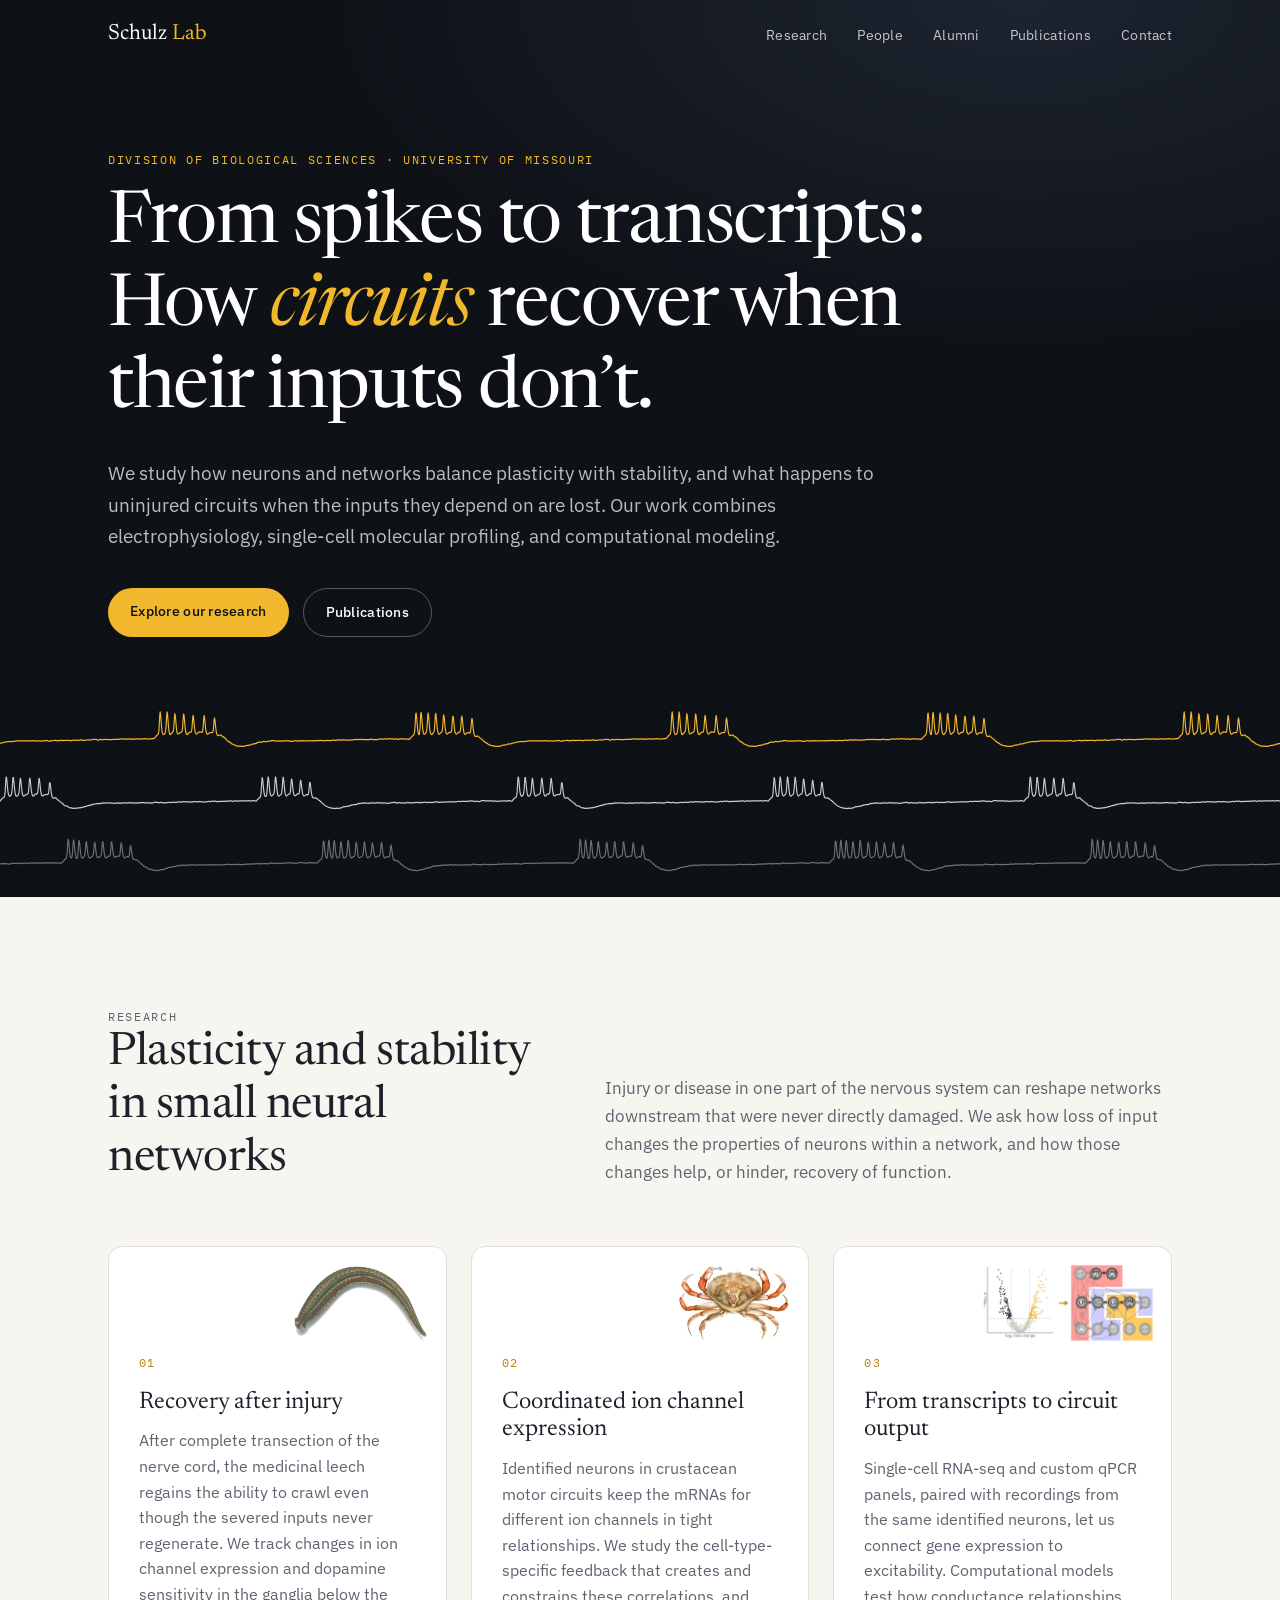
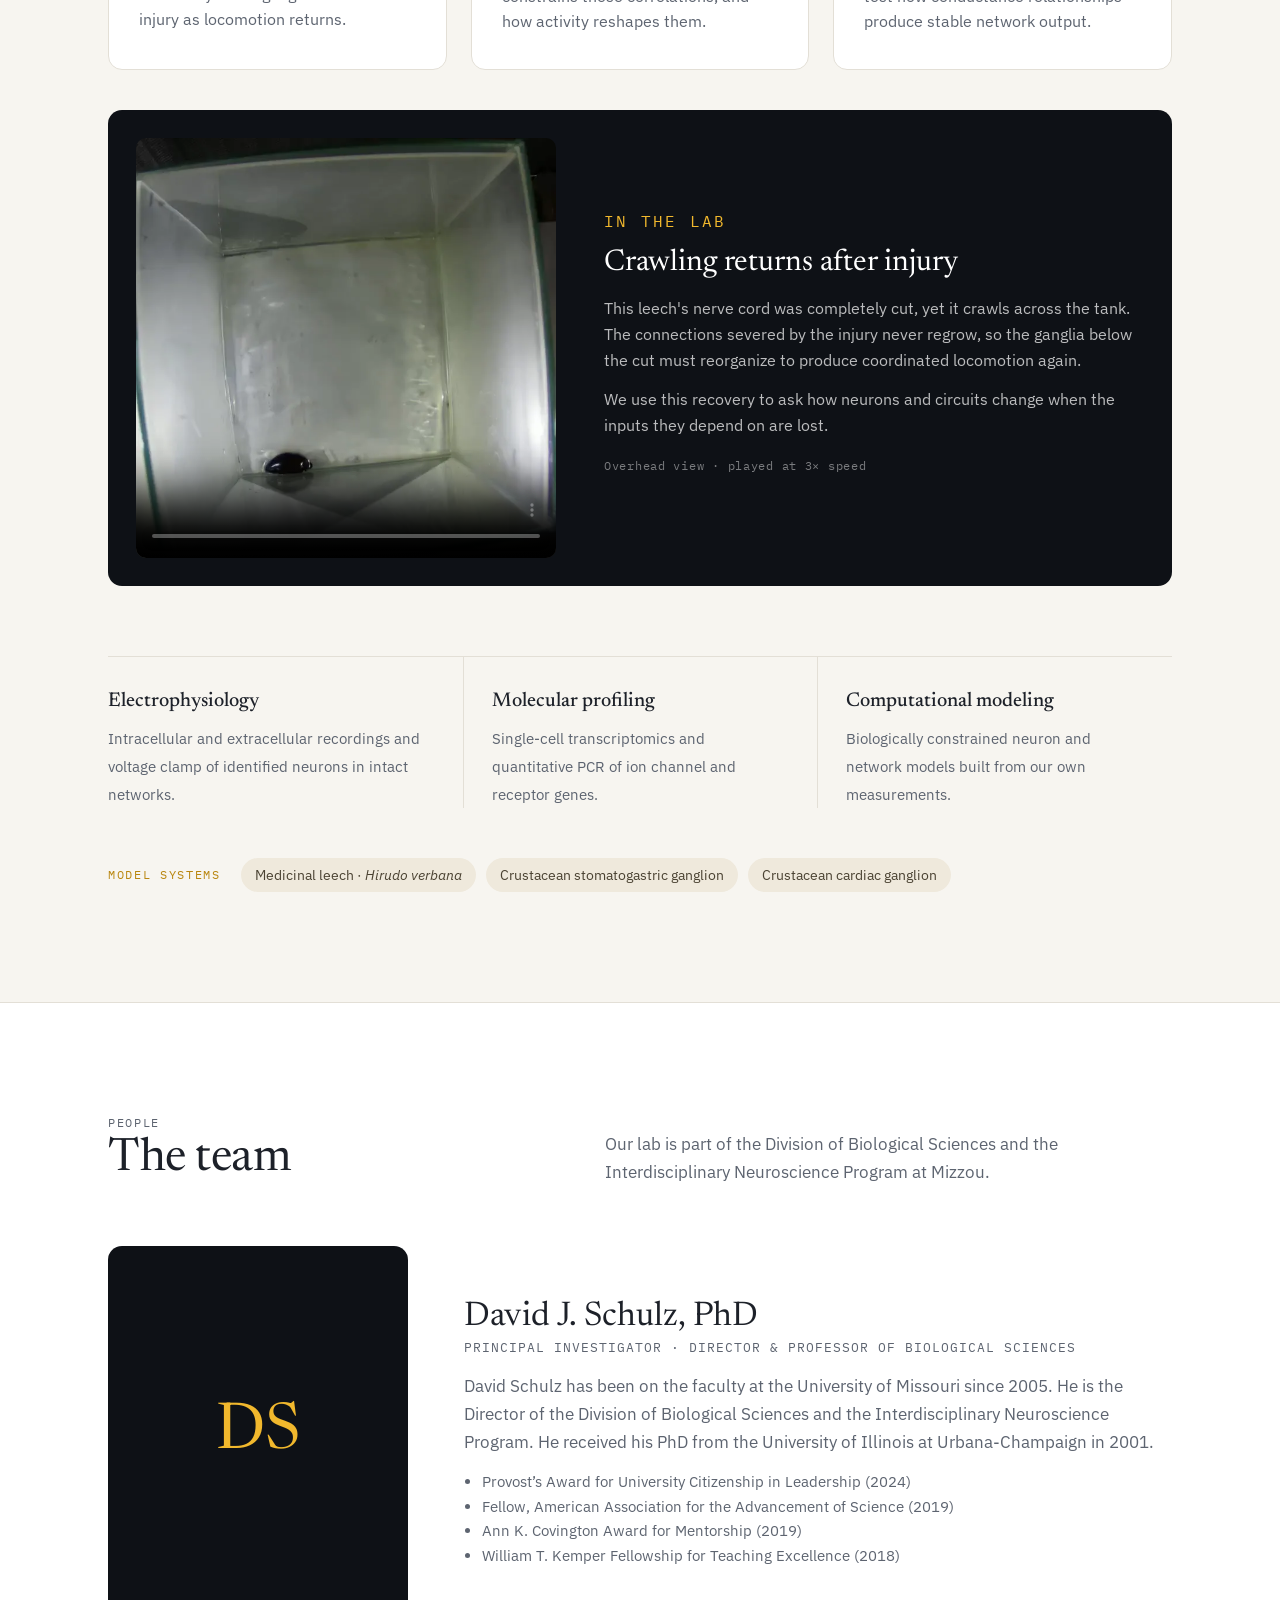
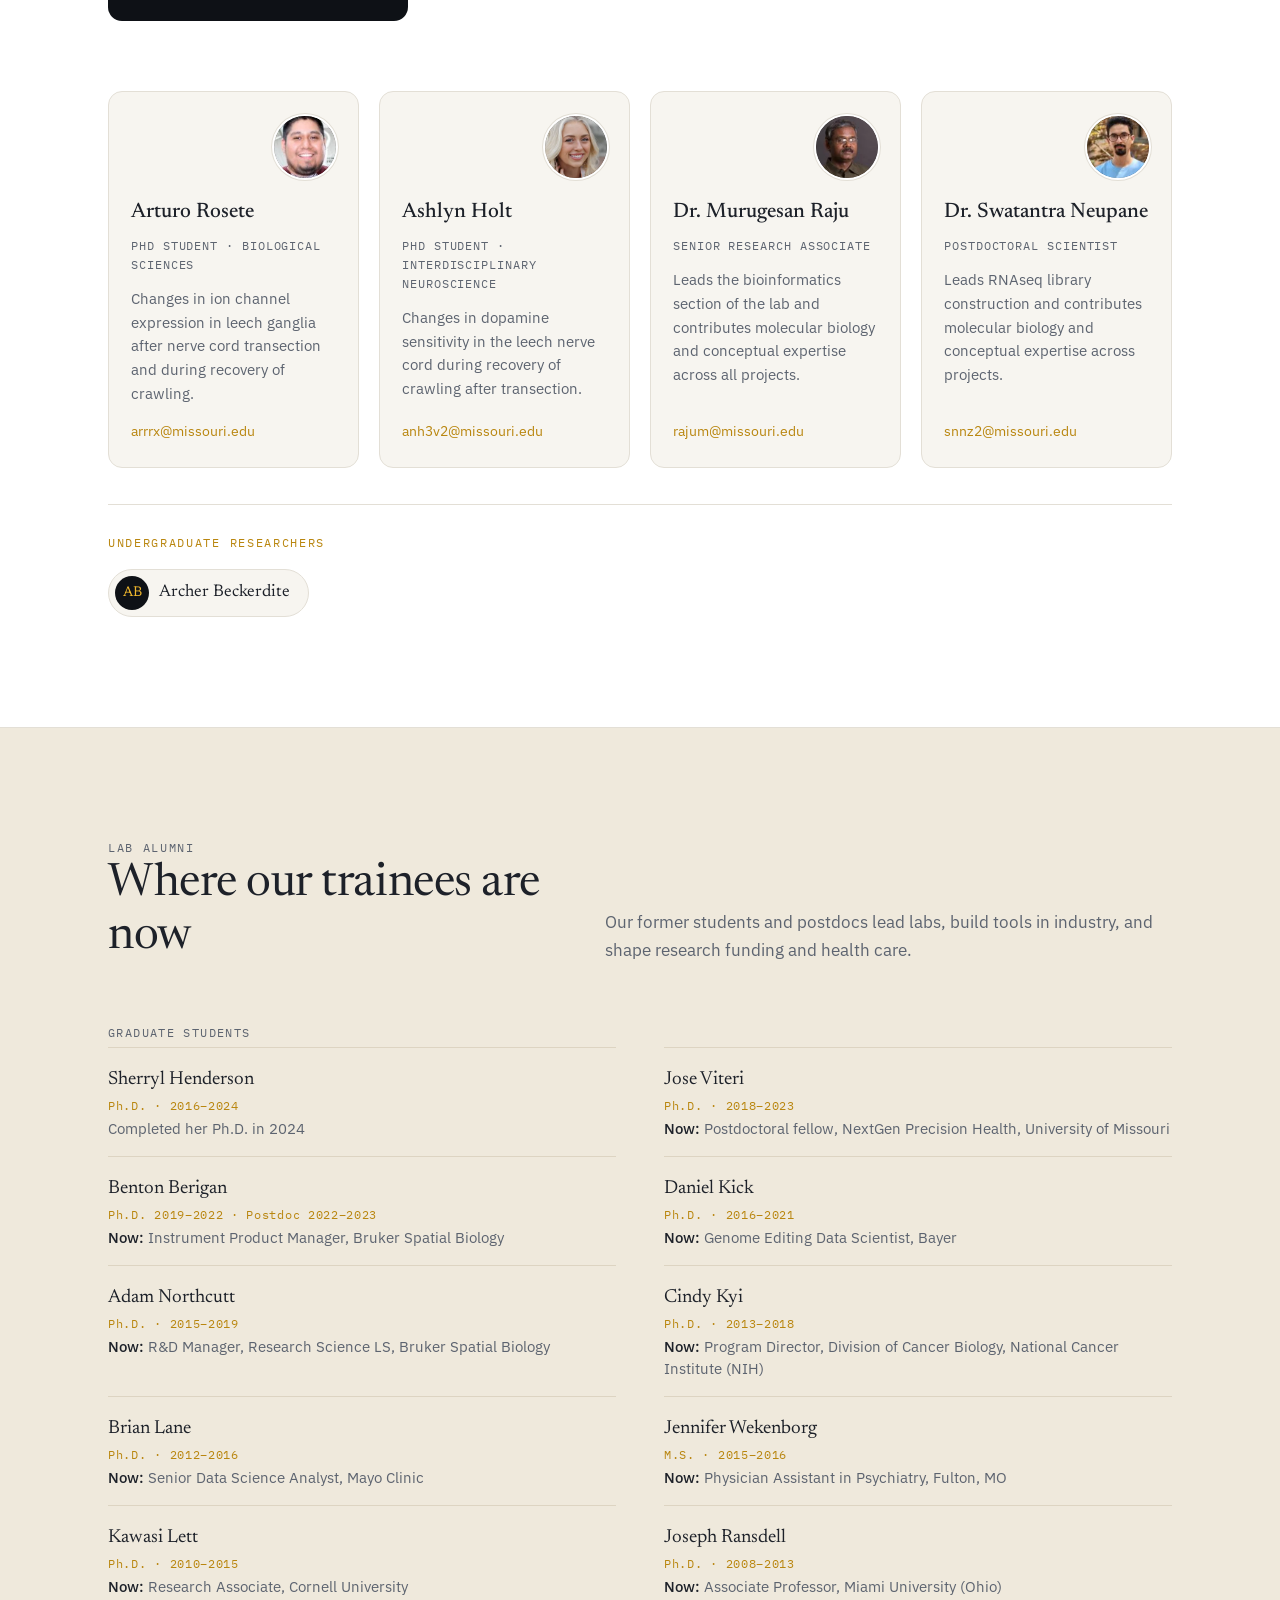
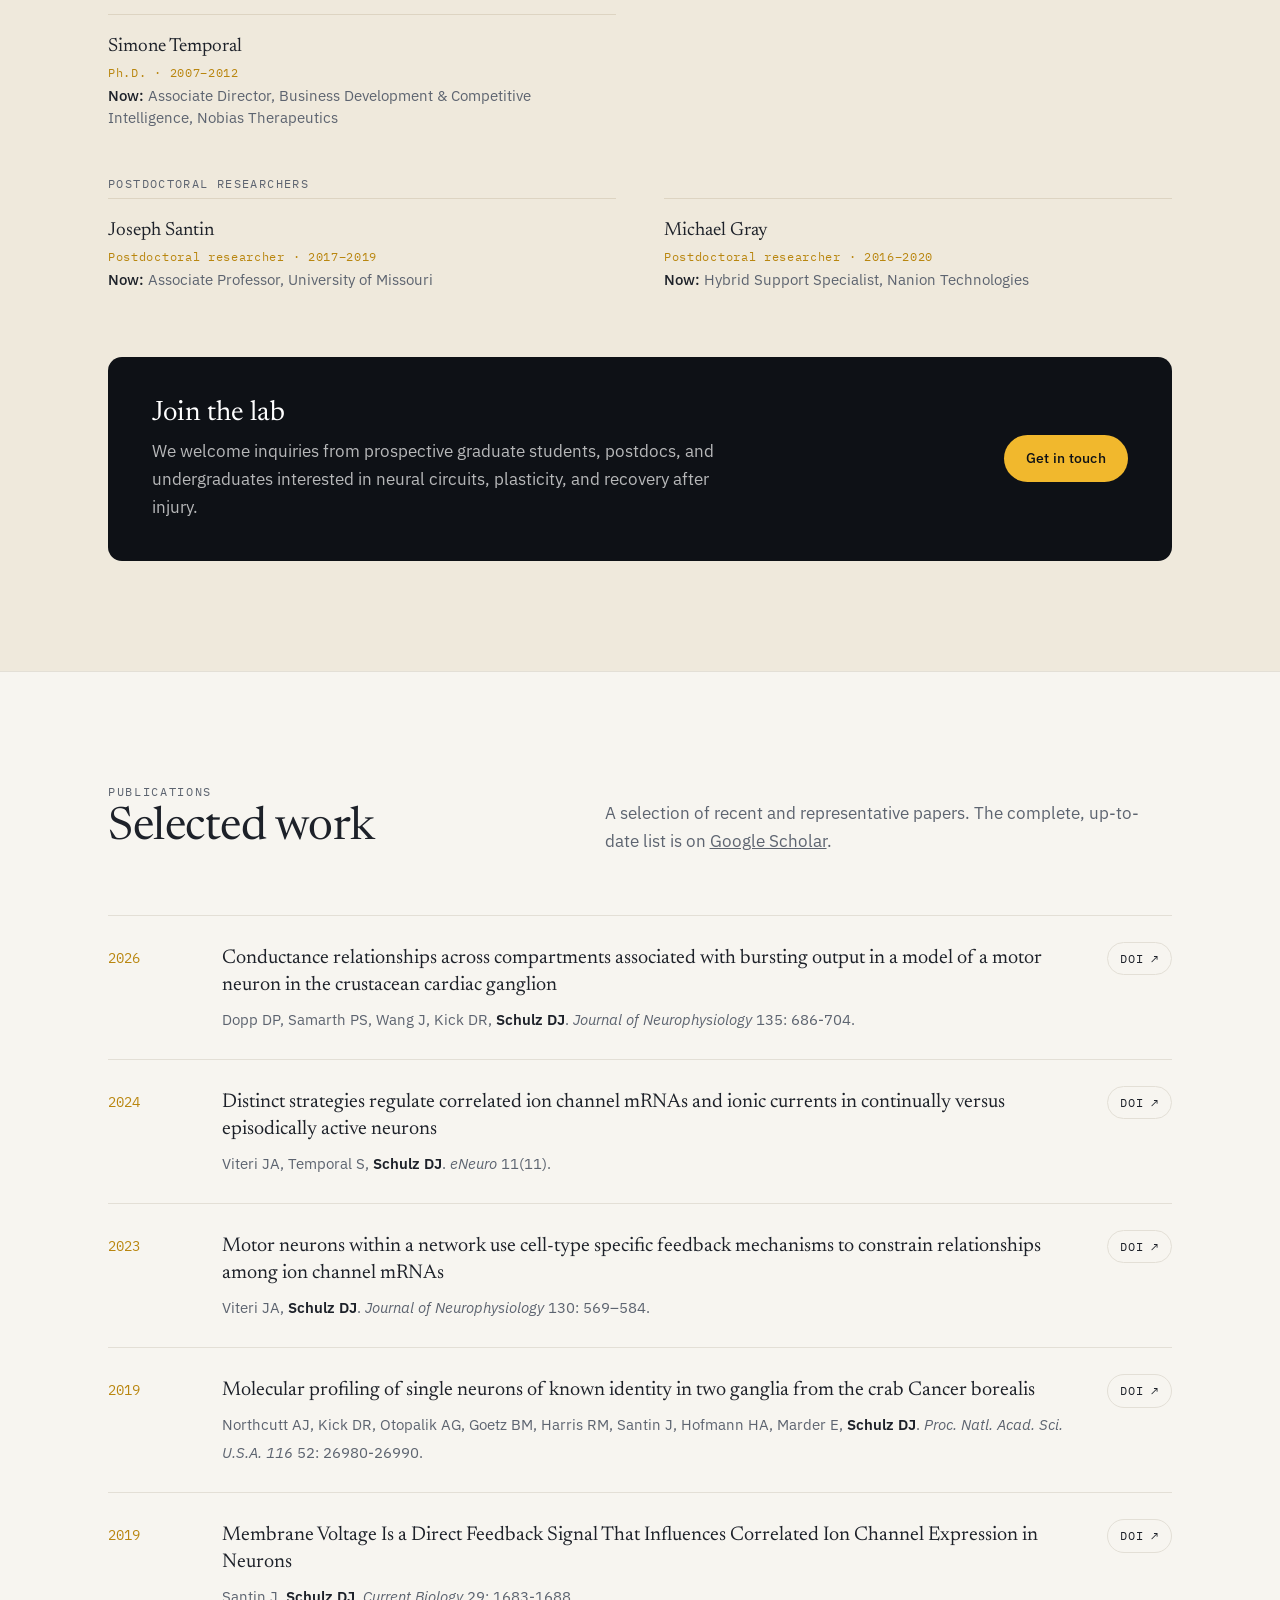
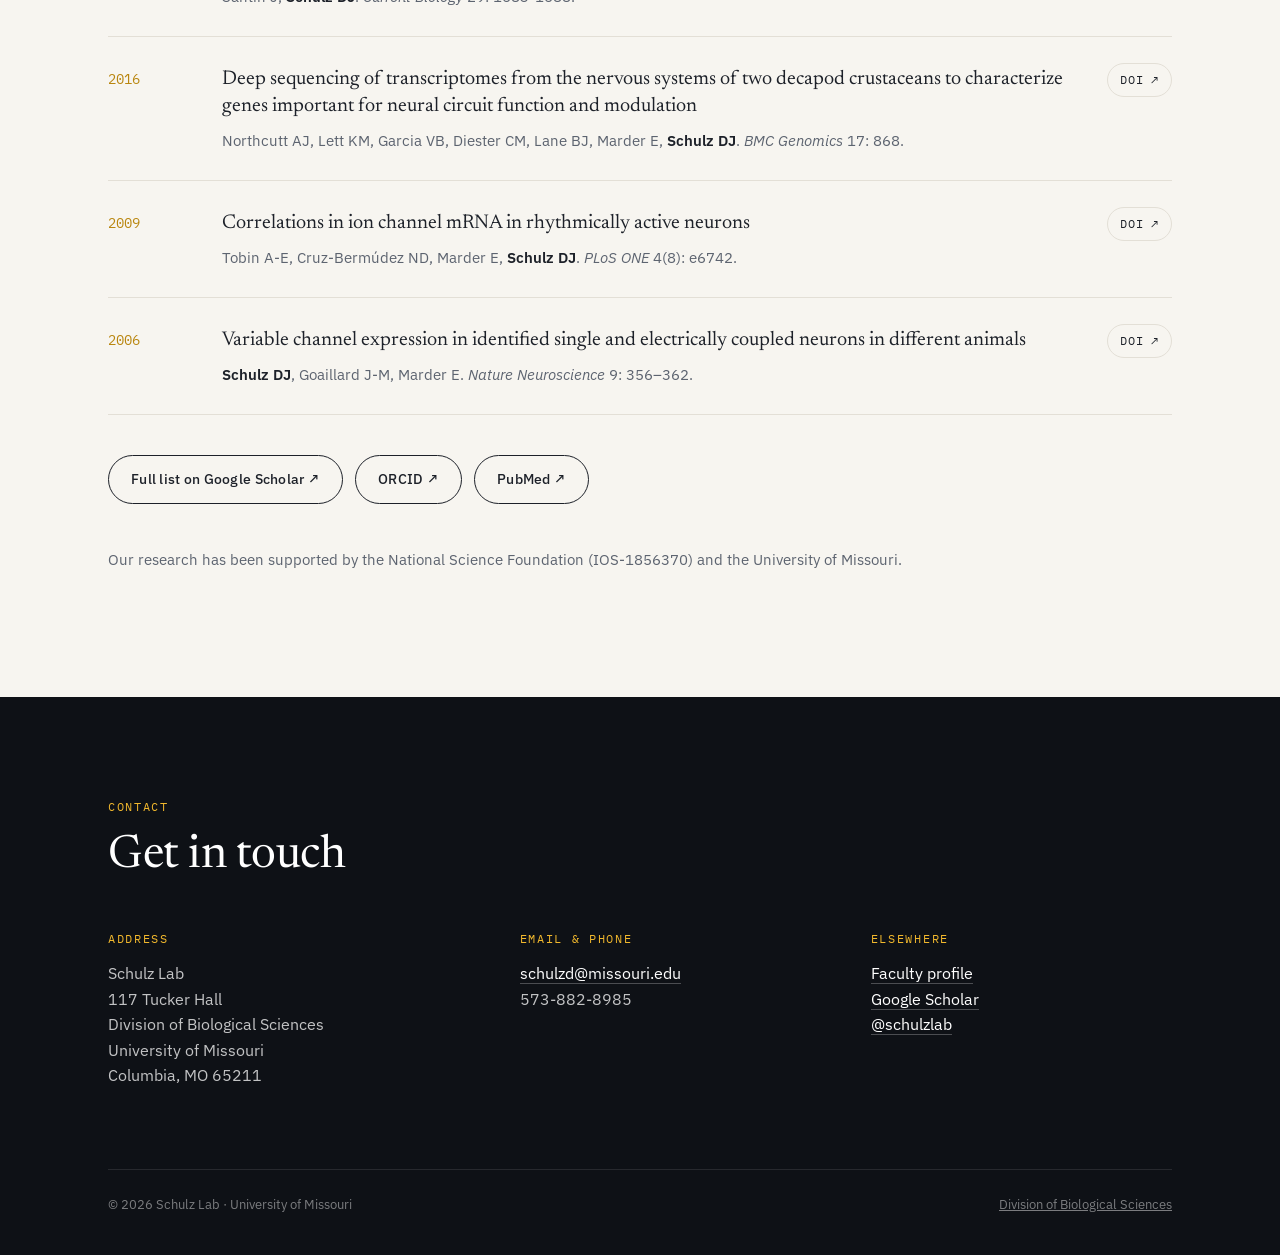
==== commit c28df6e9: "Add files via upload" ====
--- a/index.html
+++ b/index.html
@@ -198,7 +198,10 @@
     .ug .avatar { width: 34px; height: 34px; font-size: 14px; margin: 0; }
 
     /* Lab alumni */
-    .alumni { margin-top: 56px; }
+    #alumni { background: #efe9dc; border-bottom: 1px solid var(--line); }
+    .alumni { margin-top: 0; }
+    #alumni .alum { border-top-color: #ddd4c2; }
+    #alumni .alumni-group:first-of-type { margin-top: 0; }
     .alumni-head { display: flex; justify-content: space-between; align-items: end; gap: 30px; flex-wrap: wrap; margin-bottom: 22px; }
     .alumni-head h3 { font-size: 30px; }
     .alumni-head p { color: var(--muted); font-size: 15px; margin: 0; max-width: 52ch; }
@@ -283,6 +286,7 @@
       <ul id="menu">
         <li><a href="#research">Research</a></li>
         <li><a href="#people">People</a></li>
+        <li><a href="#alumni">Alumni</a></li>
         <li><a href="#publications">Publications</a></li>
         <li><a href="#contact">Contact</a></li>
       </ul>
@@ -479,21 +483,27 @@
         </div>
       </div>
 
+    </div>
+  </section>
+
+  <!-- ===================== ALUMNI ===================== -->
+  <section id="alumni">
+    <div class="wrap">
       <!-- ===================== LAB ALUMNI ===================== -->
       <!-- To add someone, copy one <div class="alum">…</div> line and edit it.
            For someone whose current position is unknown, delete the third <span>. -->
       <div class="alumni reveal">
-        <div class="alumni-head">
+        <div class="section-head">
           <div>
             <p class="eyebrow">Lab alumni</p>
-            <h3>Where our trainees are now</h3>
+            <h2>Where our trainees are now</h2>
           </div>
           <p>Our former students and postdocs lead labs, build tools in industry, and shape research funding and health care.</p>
         </div>
 
         <p class="alumni-group">Graduate students</p>
         <div class="alumni-list">
-          <div class="alum"><span class="alum-name">Sherryl Henderson</span><span class="alum-meta">Ph.D. · 2016–2024</span><span class="alum-now done"></span></div>
+          <div class="alum"><span class="alum-name">Sherryl Henderson</span><span class="alum-meta">Ph.D. · 2016–2024</span><span class="alum-now done">Completed her Ph.D. in 2024</span></div>
           <div class="alum"><span class="alum-name">Jose Viteri</span><span class="alum-meta">Ph.D. · 2018–2023</span><span class="alum-now">Postdoctoral fellow, NextGen Precision Health, University of Missouri</span></div>
           <div class="alum"><span class="alum-name">Benton Berigan</span><span class="alum-meta">Ph.D. 2019–2022 · Postdoc 2022–2023</span><span class="alum-now">Instrument Product Manager, Bruker Spatial Biology</span></div>
           <div class="alum"><span class="alum-name">Daniel Kick</span><span class="alum-meta">Ph.D. · 2016–2021</span><span class="alum-now">Genome Editing Data Scientist, Bayer</span></div>
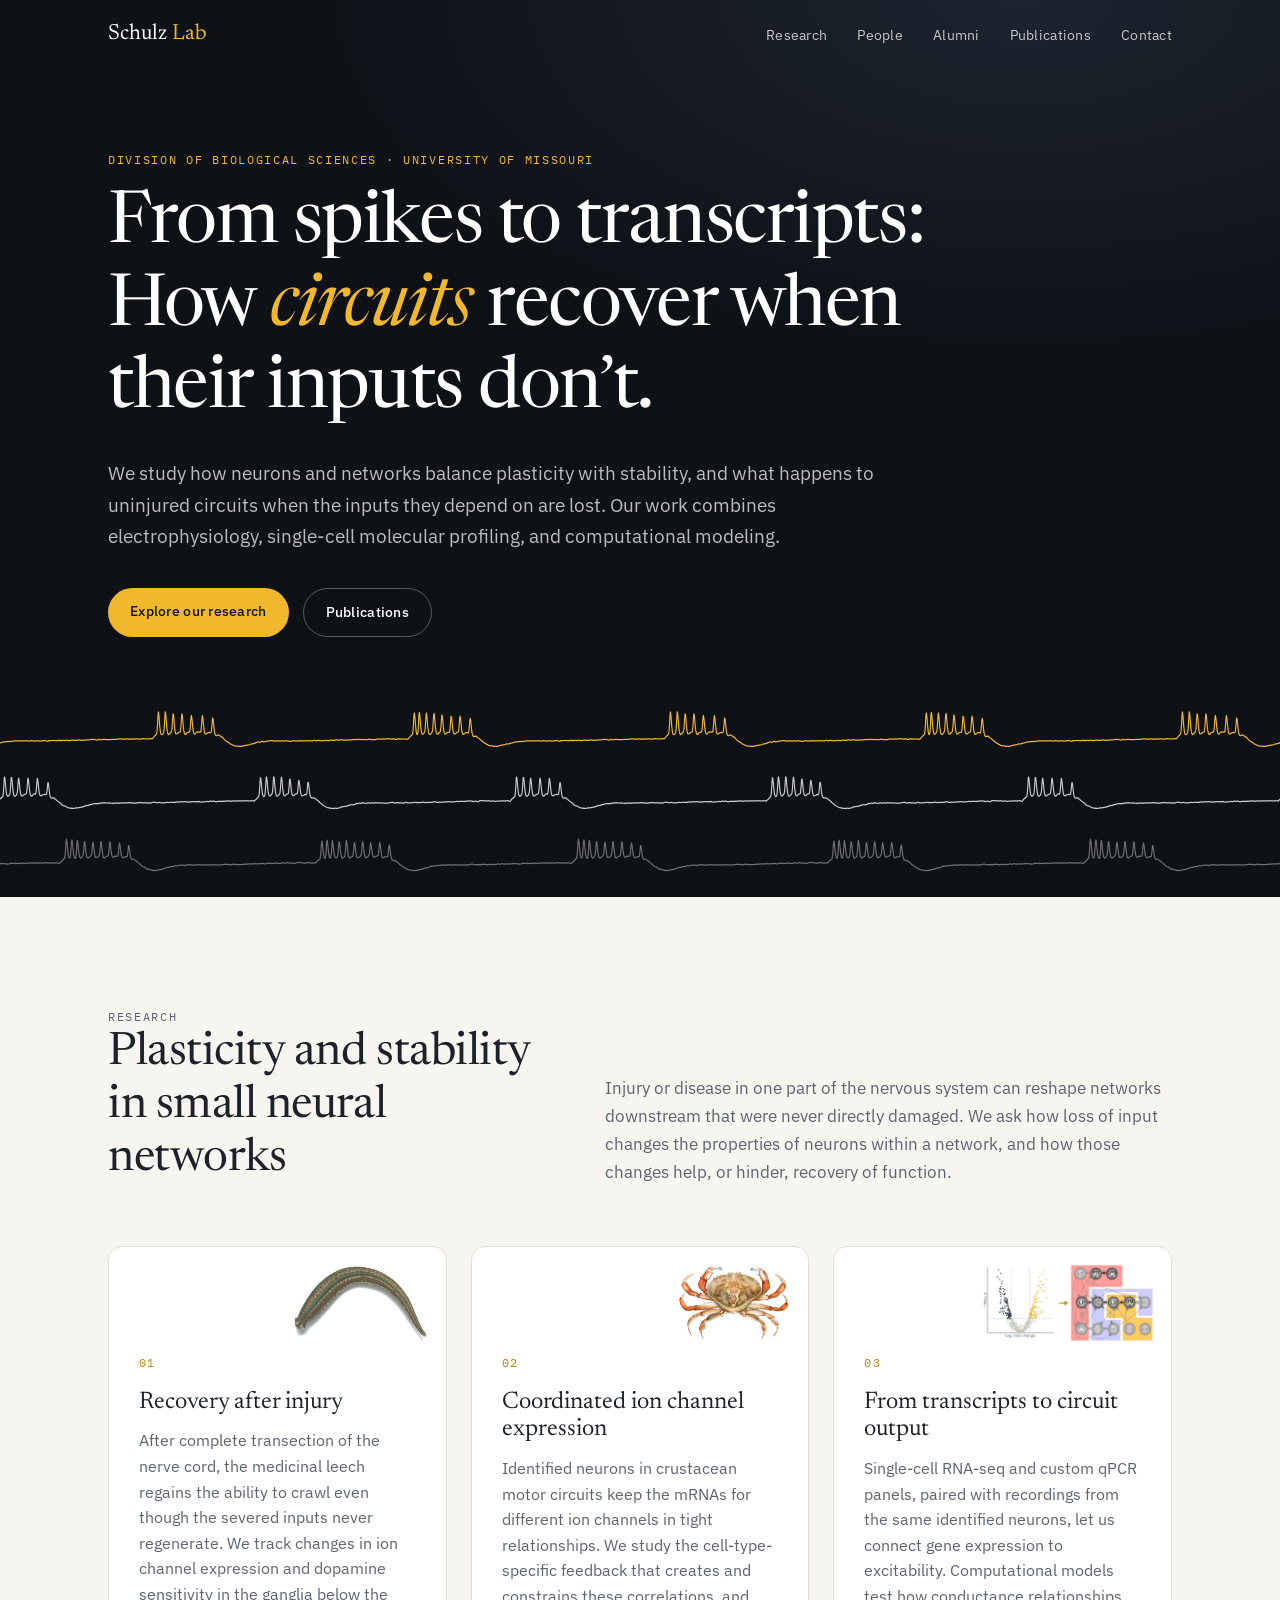
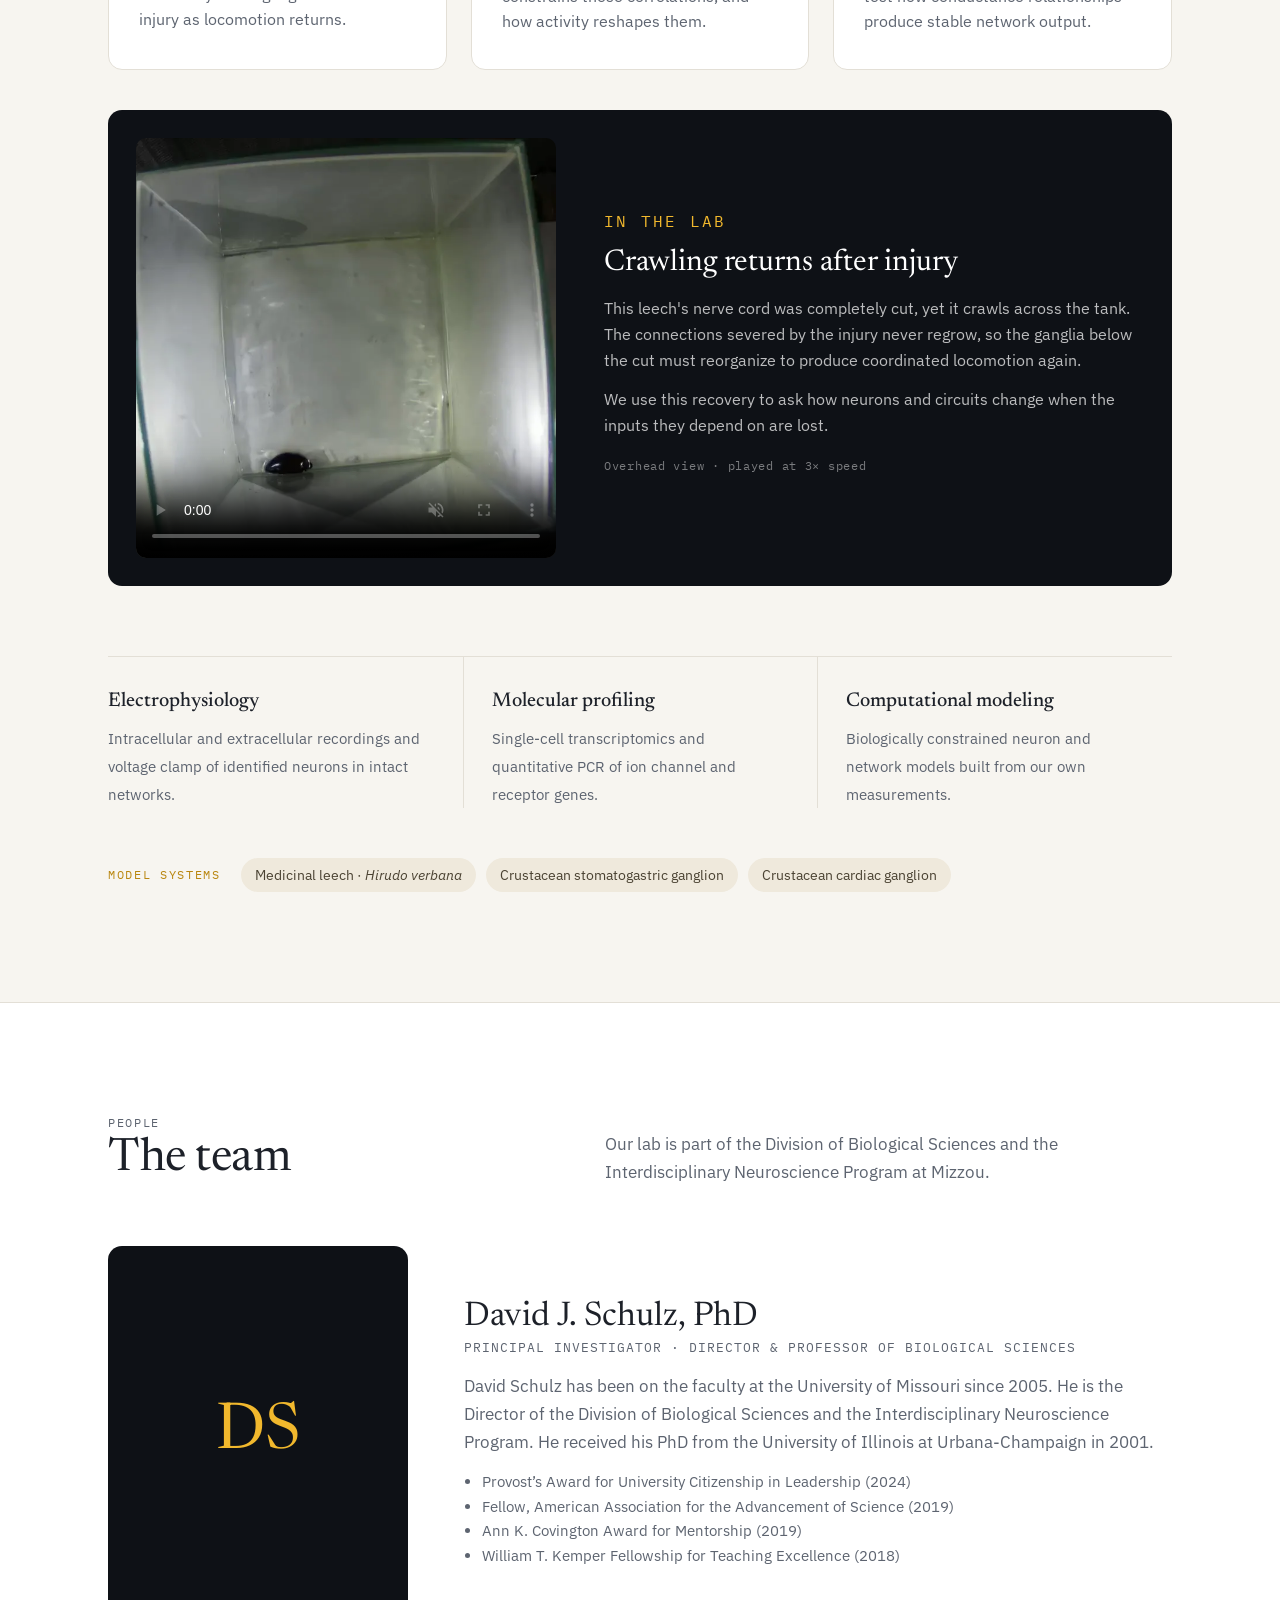
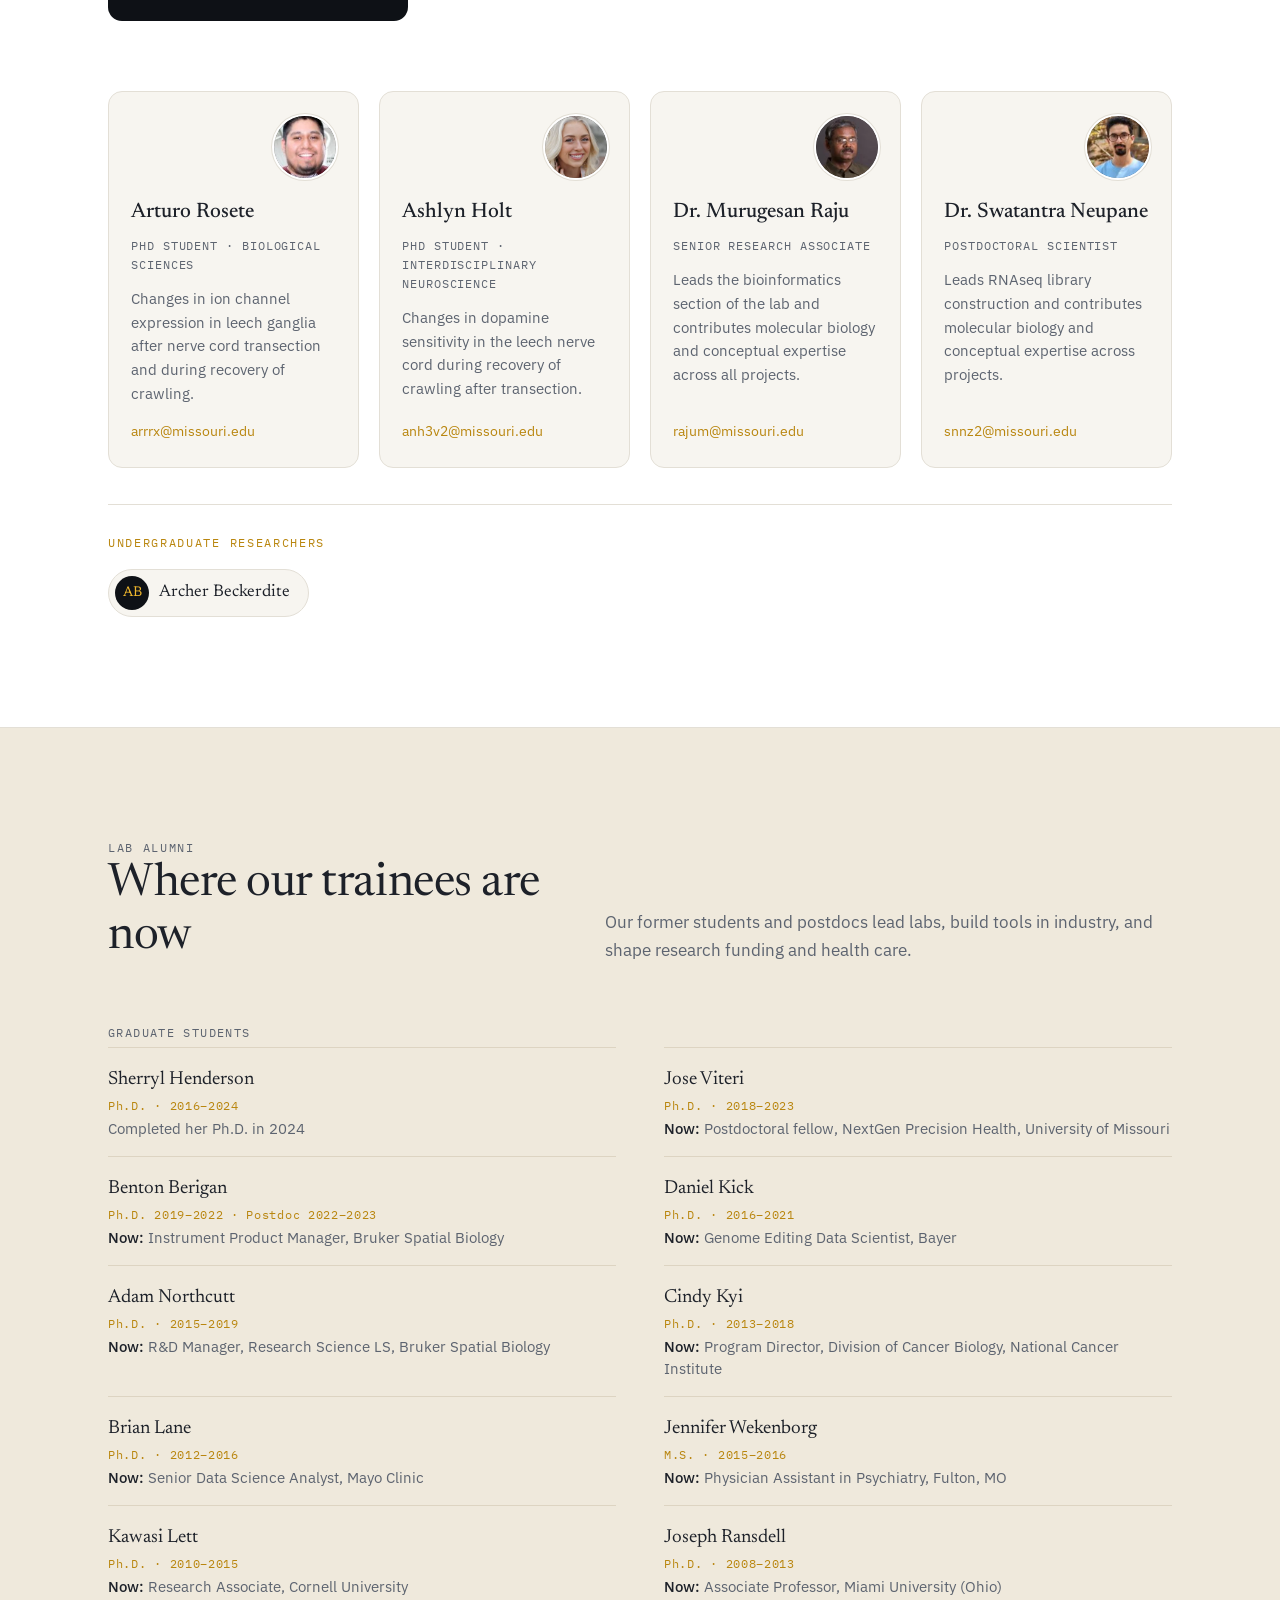
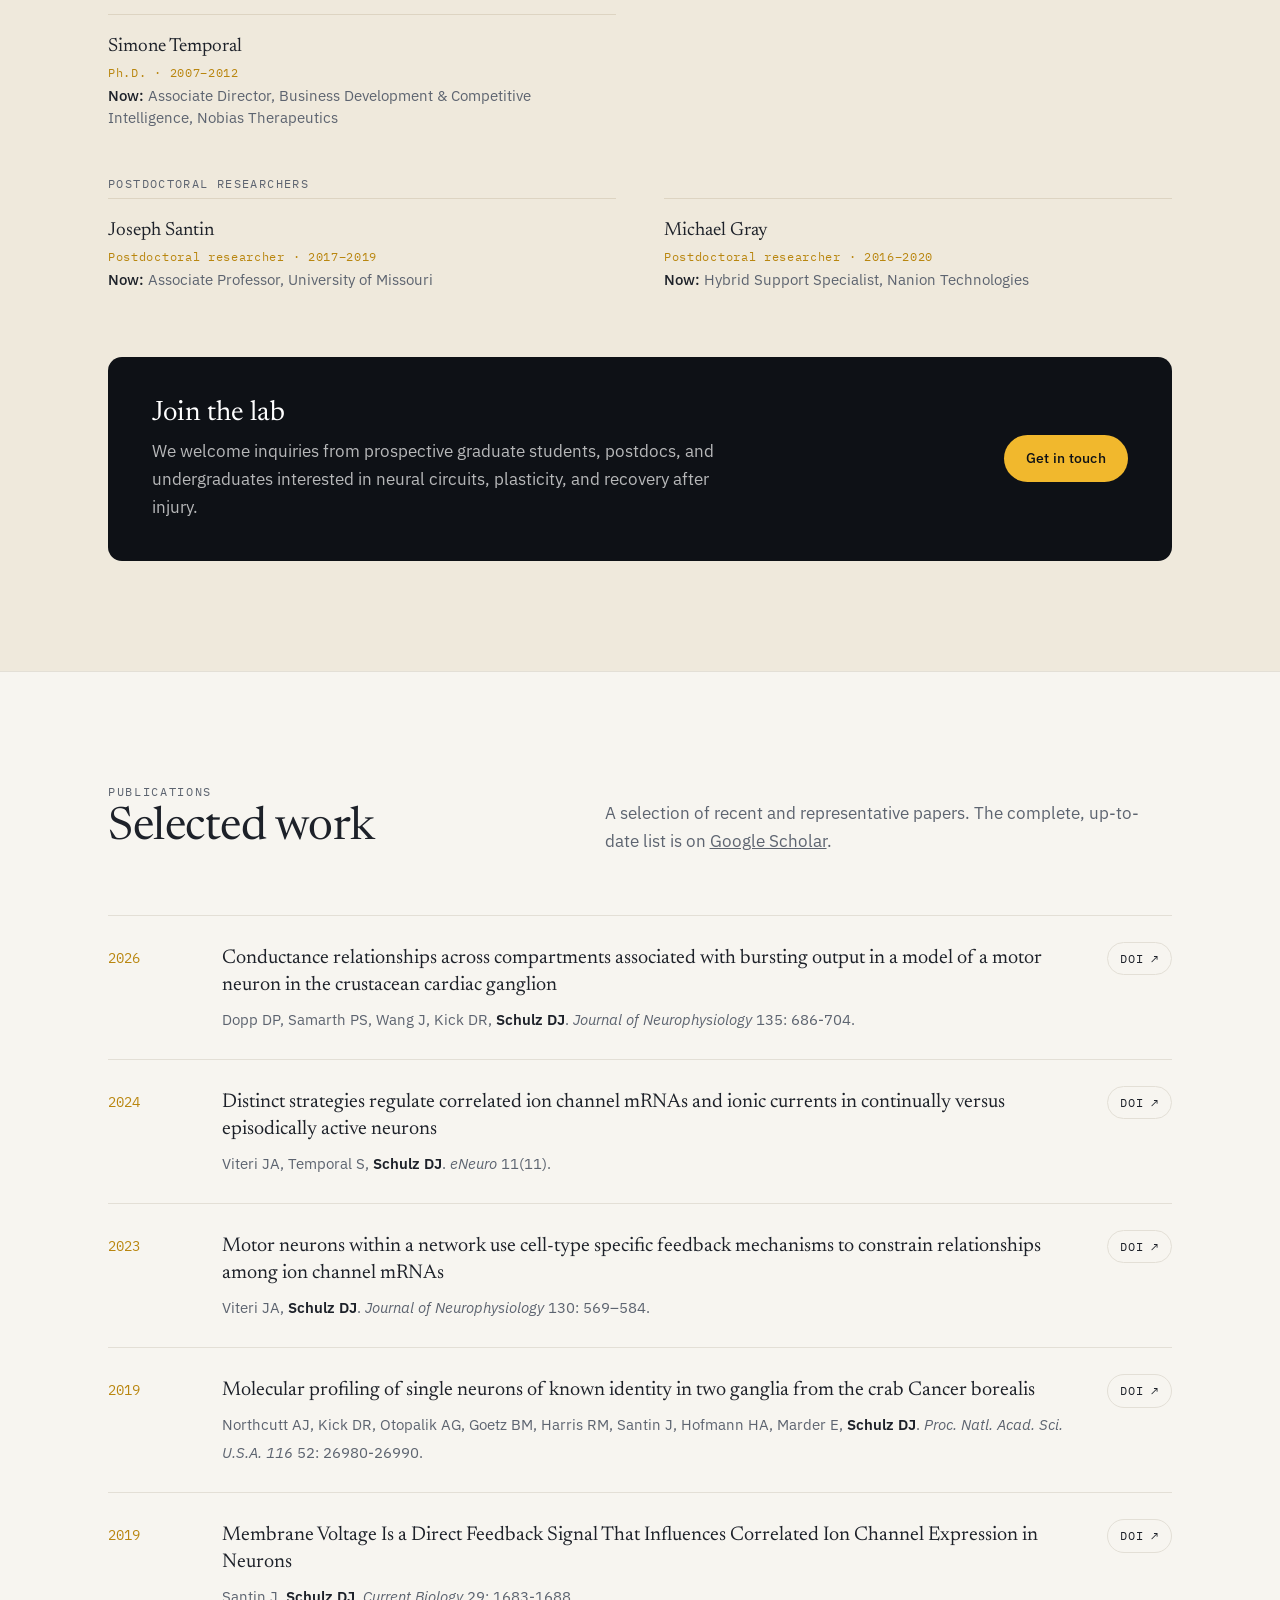
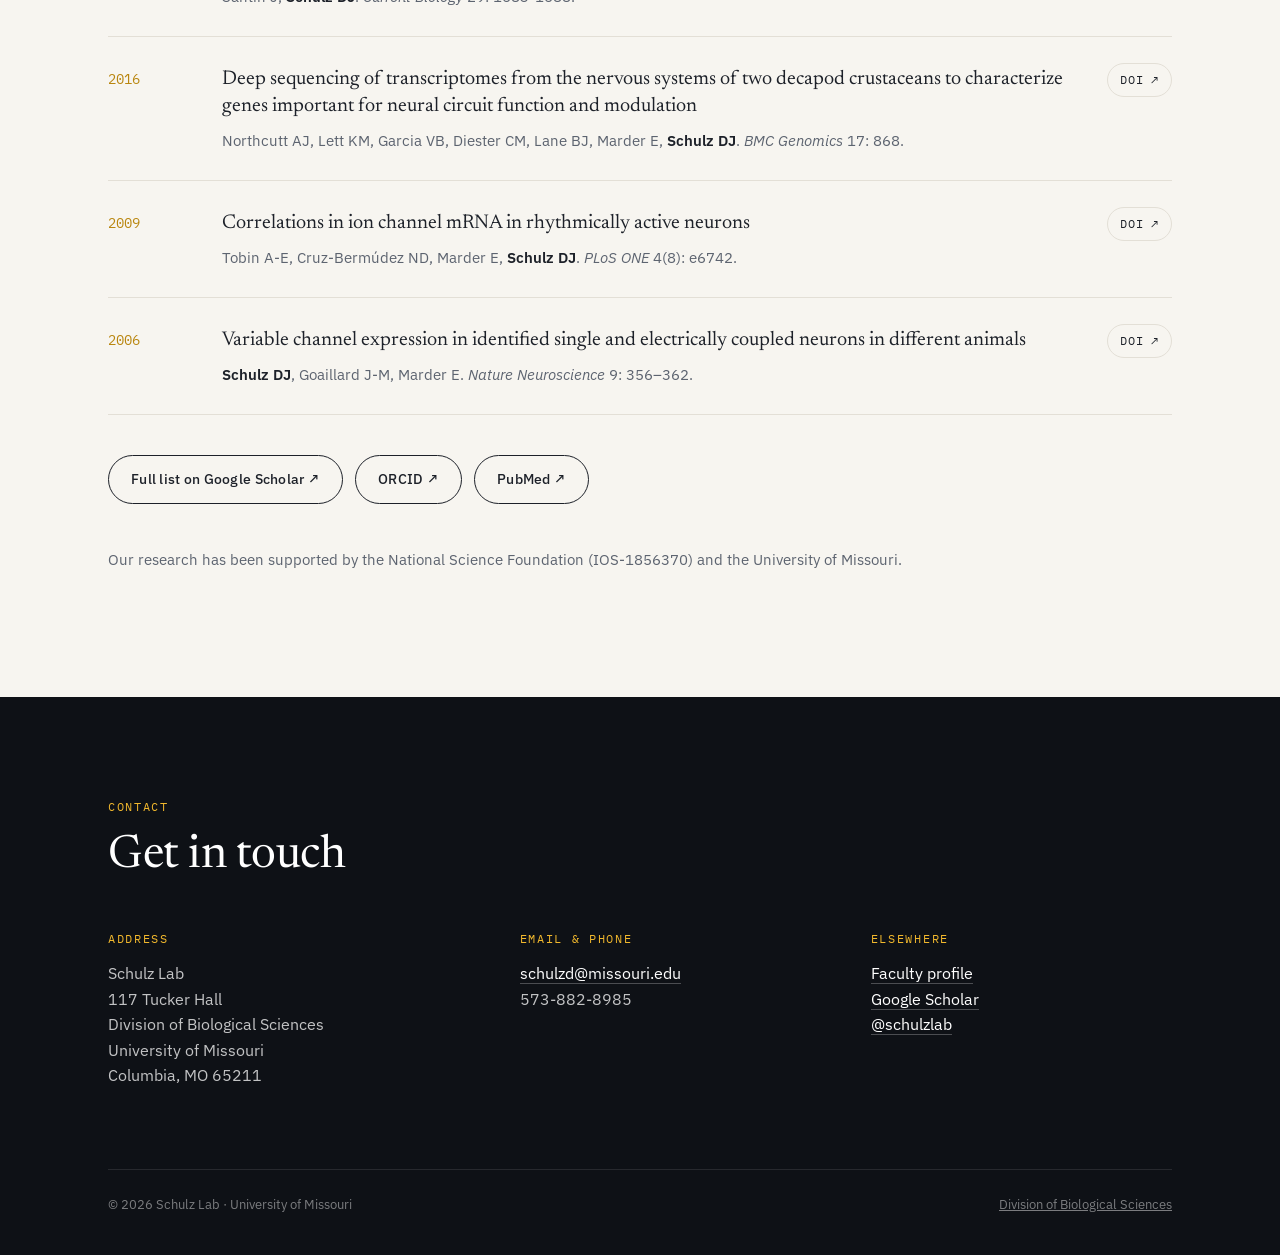
==== commit 79107f78: "Update index.html" ====
--- a/index.html
+++ b/index.html
@@ -508,7 +508,7 @@
           <div class="alum"><span class="alum-name">Benton Berigan</span><span class="alum-meta">Ph.D. 2019–2022 · Postdoc 2022–2023</span><span class="alum-now">Instrument Product Manager, Bruker Spatial Biology</span></div>
           <div class="alum"><span class="alum-name">Daniel Kick</span><span class="alum-meta">Ph.D. · 2016–2021</span><span class="alum-now">Genome Editing Data Scientist, Bayer</span></div>
           <div class="alum"><span class="alum-name">Adam Northcutt</span><span class="alum-meta">Ph.D. · 2015–2019</span><span class="alum-now">R&amp;D Manager, Research Science LS, Bruker Spatial Biology</span></div>
-          <div class="alum"><span class="alum-name">Cindy Kyi</span><span class="alum-meta">Ph.D. · 2013–2018</span><span class="alum-now">Program Director, Division of Cancer Biology, National Cancer Institute (NIH)</span></div>
+          <div class="alum"><span class="alum-name">Cindy Kyi</span><span class="alum-meta">Ph.D. · 2013–2018</span><span class="alum-now">Program Director, Division of Cancer Biology, National Cancer Institute</span></div>
           <div class="alum"><span class="alum-name">Brian Lane</span><span class="alum-meta">Ph.D. · 2012–2016</span><span class="alum-now">Senior Data Science Analyst, Mayo Clinic</span></div>
           <div class="alum"><span class="alum-name">Jennifer Wekenborg</span><span class="alum-meta">M.S. · 2015–2016</span><span class="alum-now">Physician Assistant in Psychiatry, Fulton, MO</span></div>
           <div class="alum"><span class="alum-name">Kawasi Lett</span><span class="alum-meta">Ph.D. · 2010–2015</span><span class="alum-now">Research Associate, Cornell University</span></div>
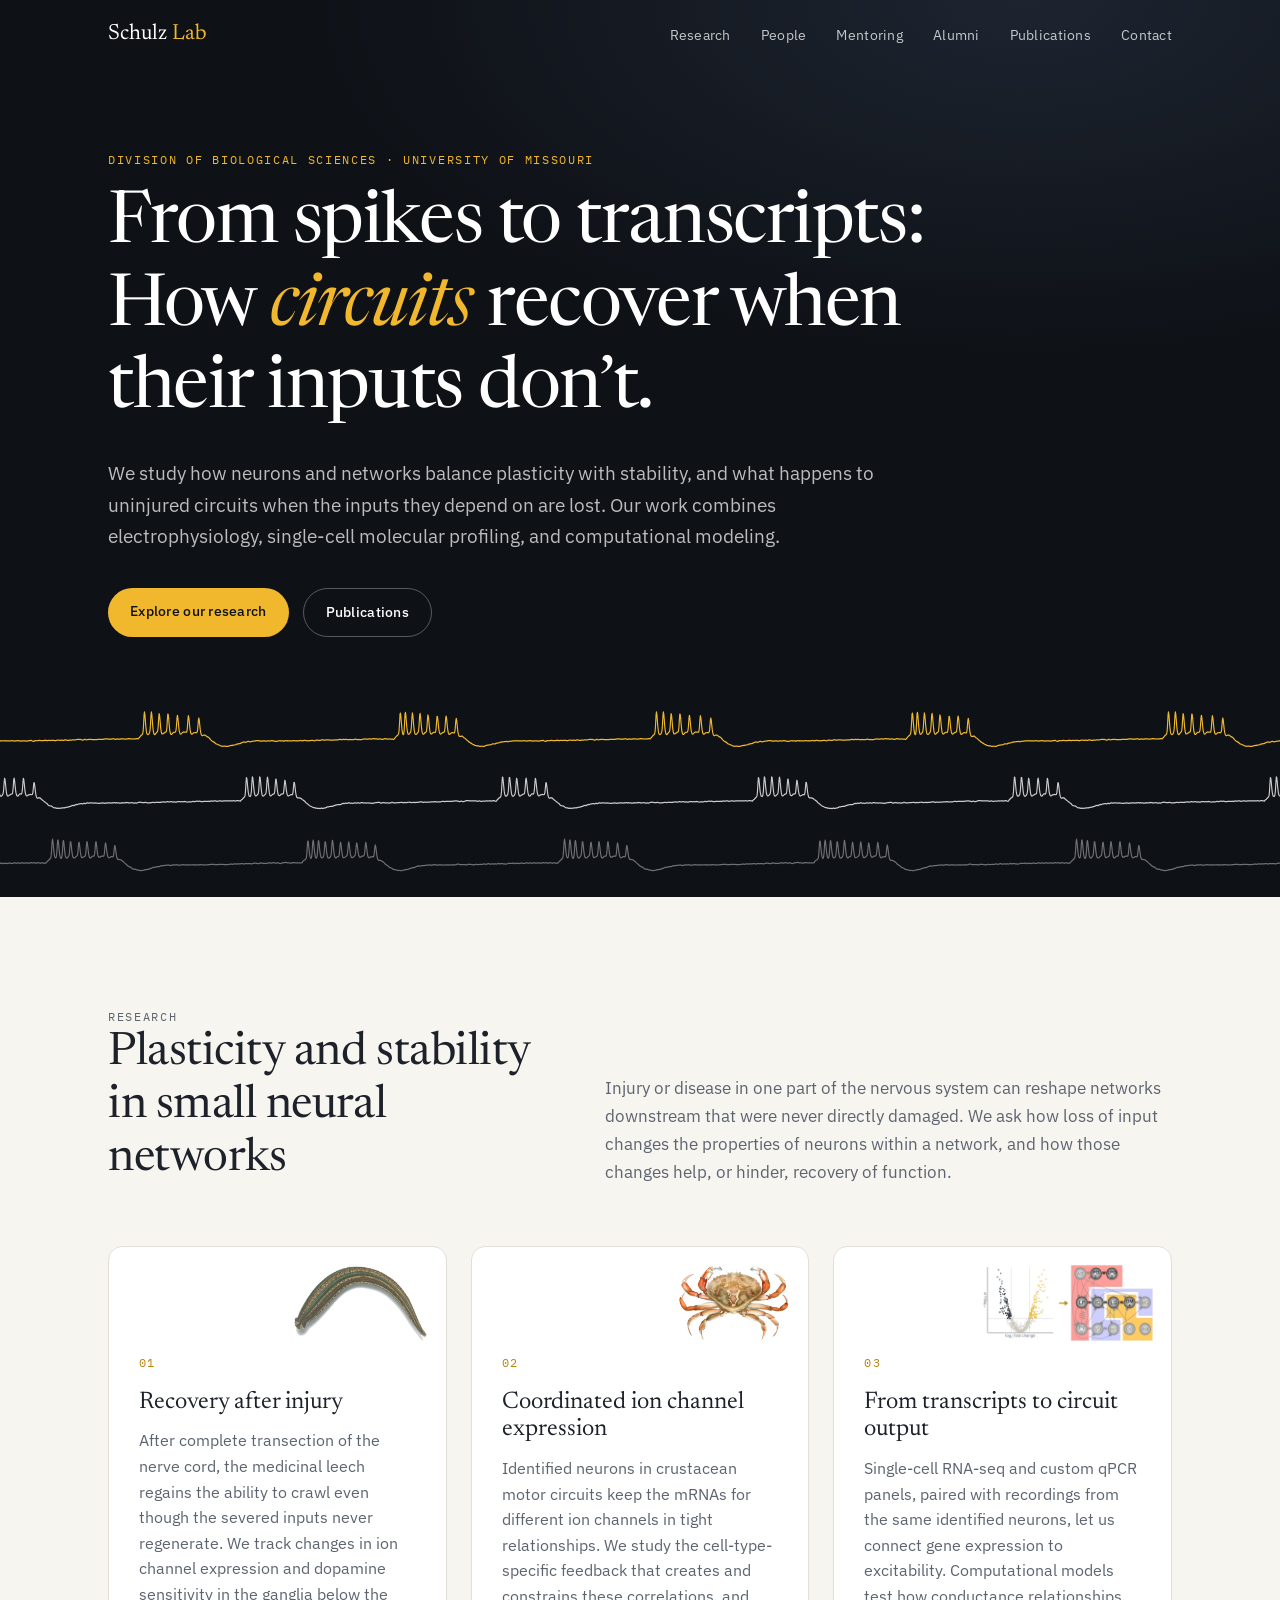
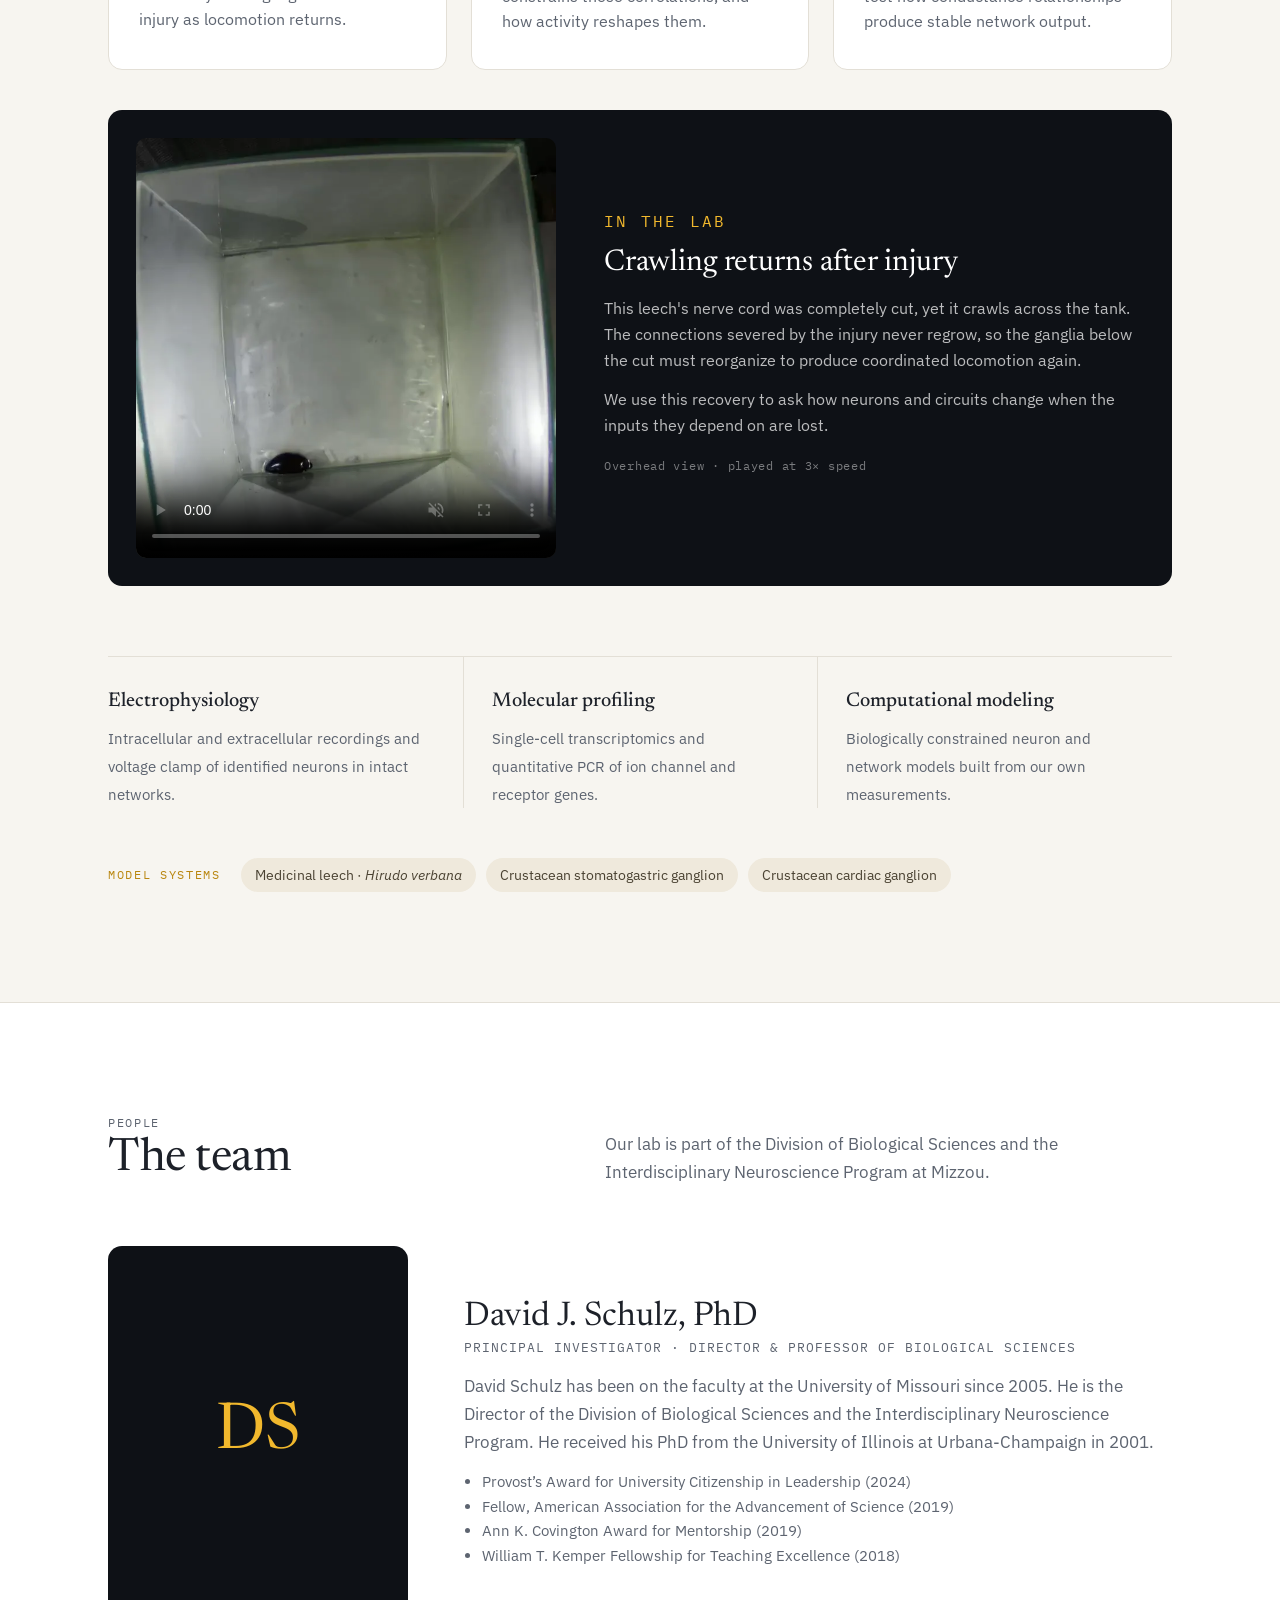
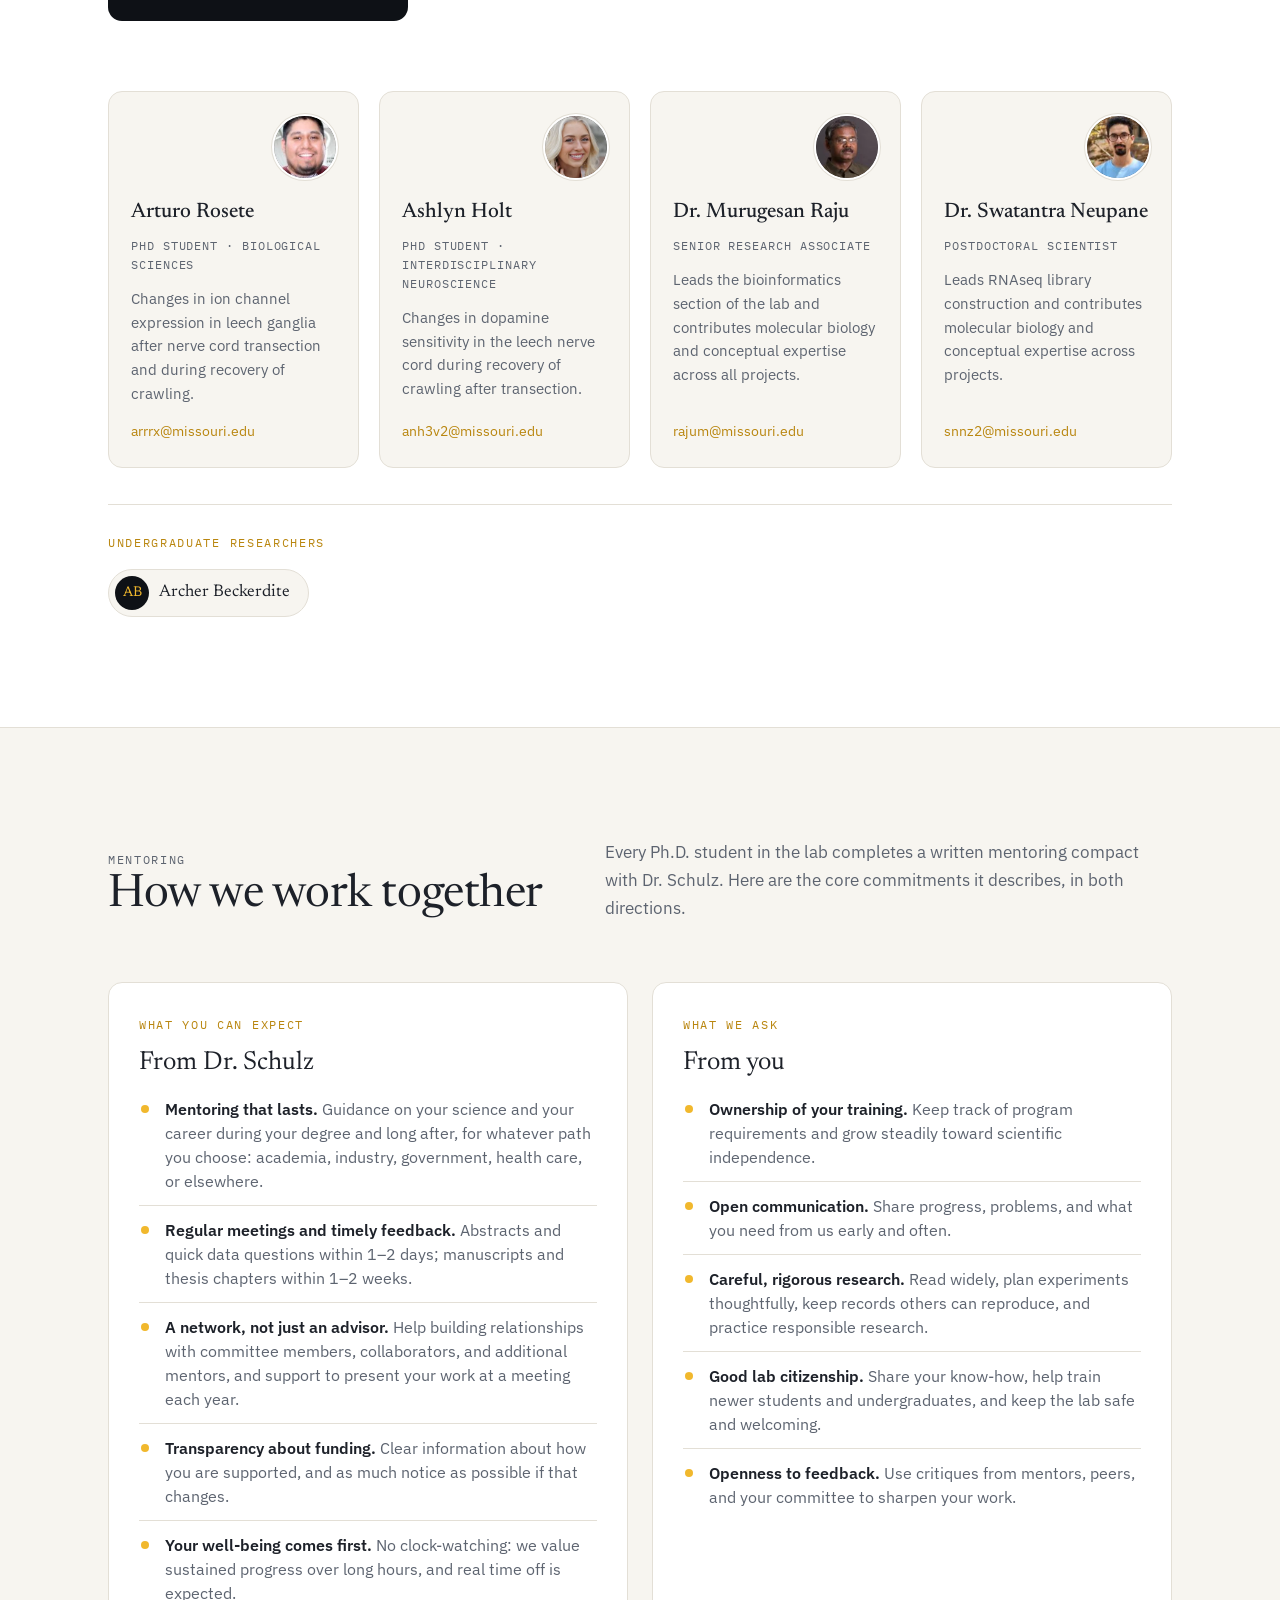
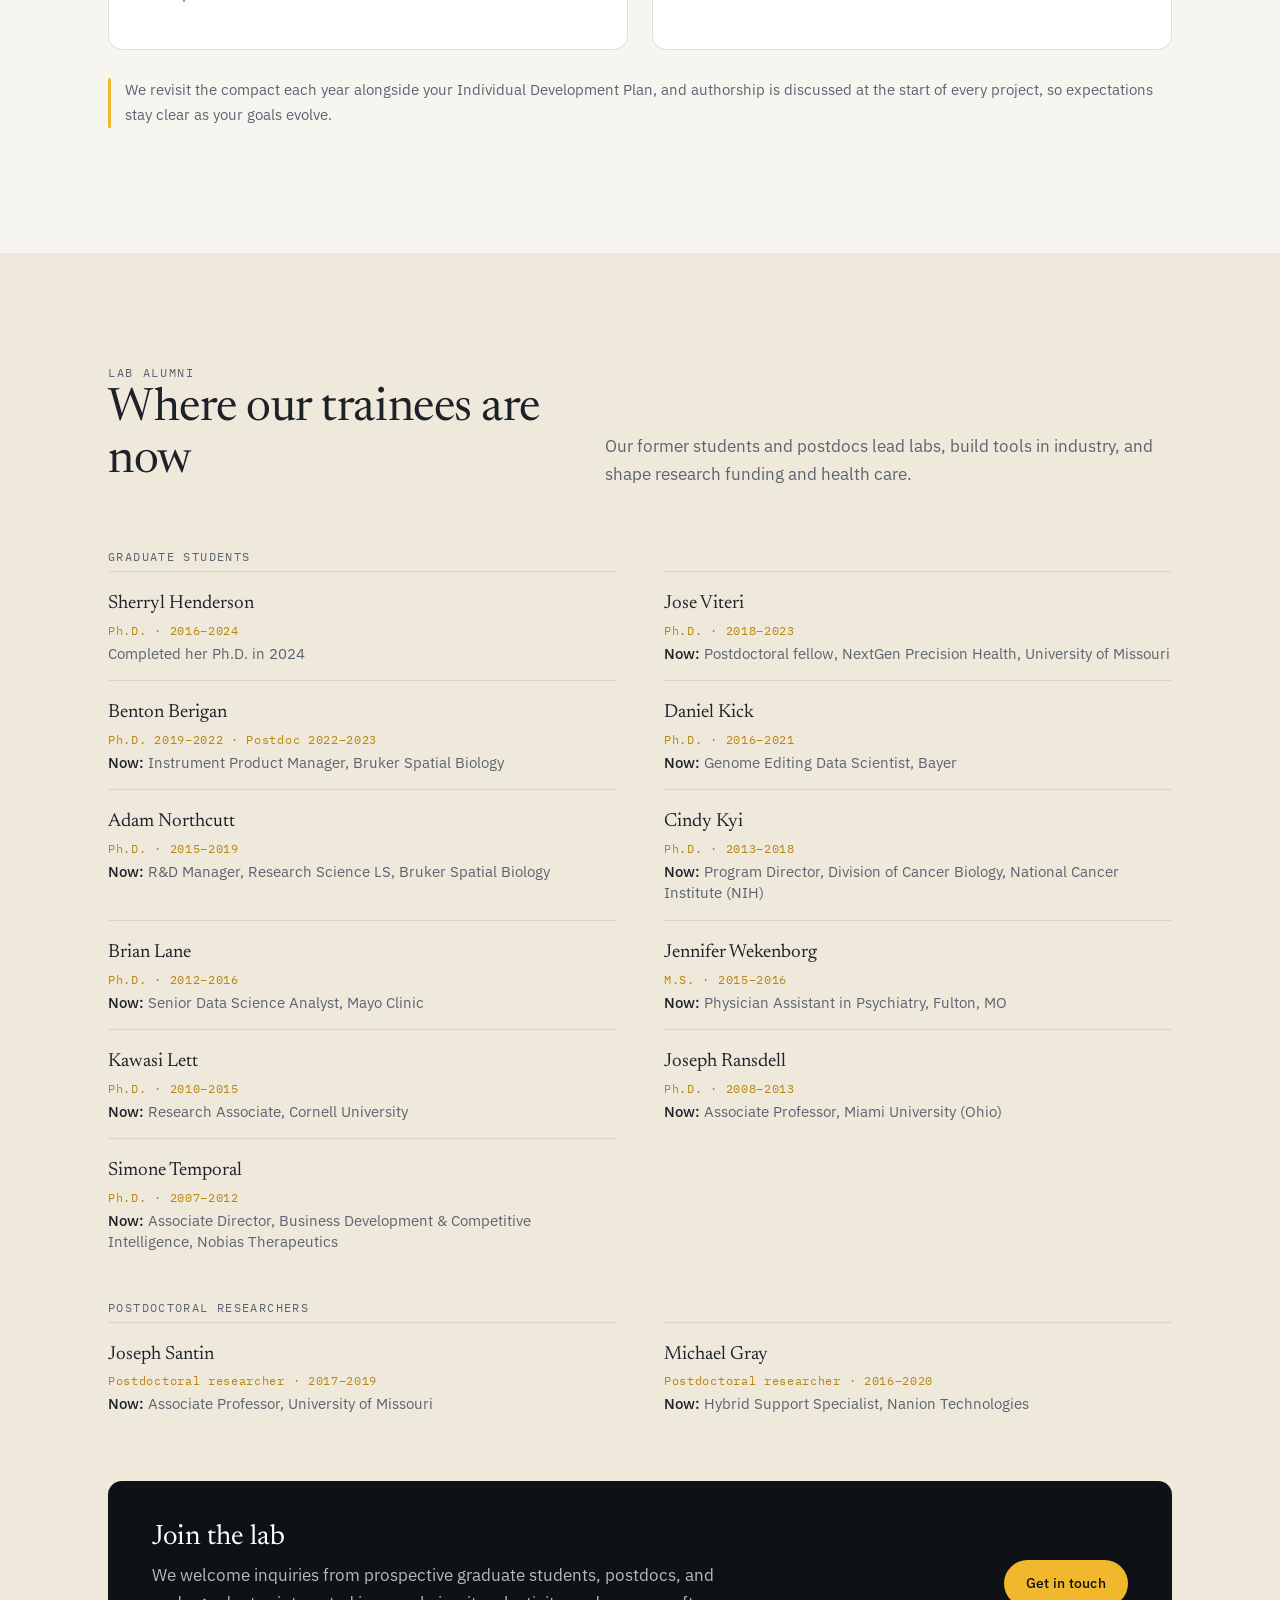
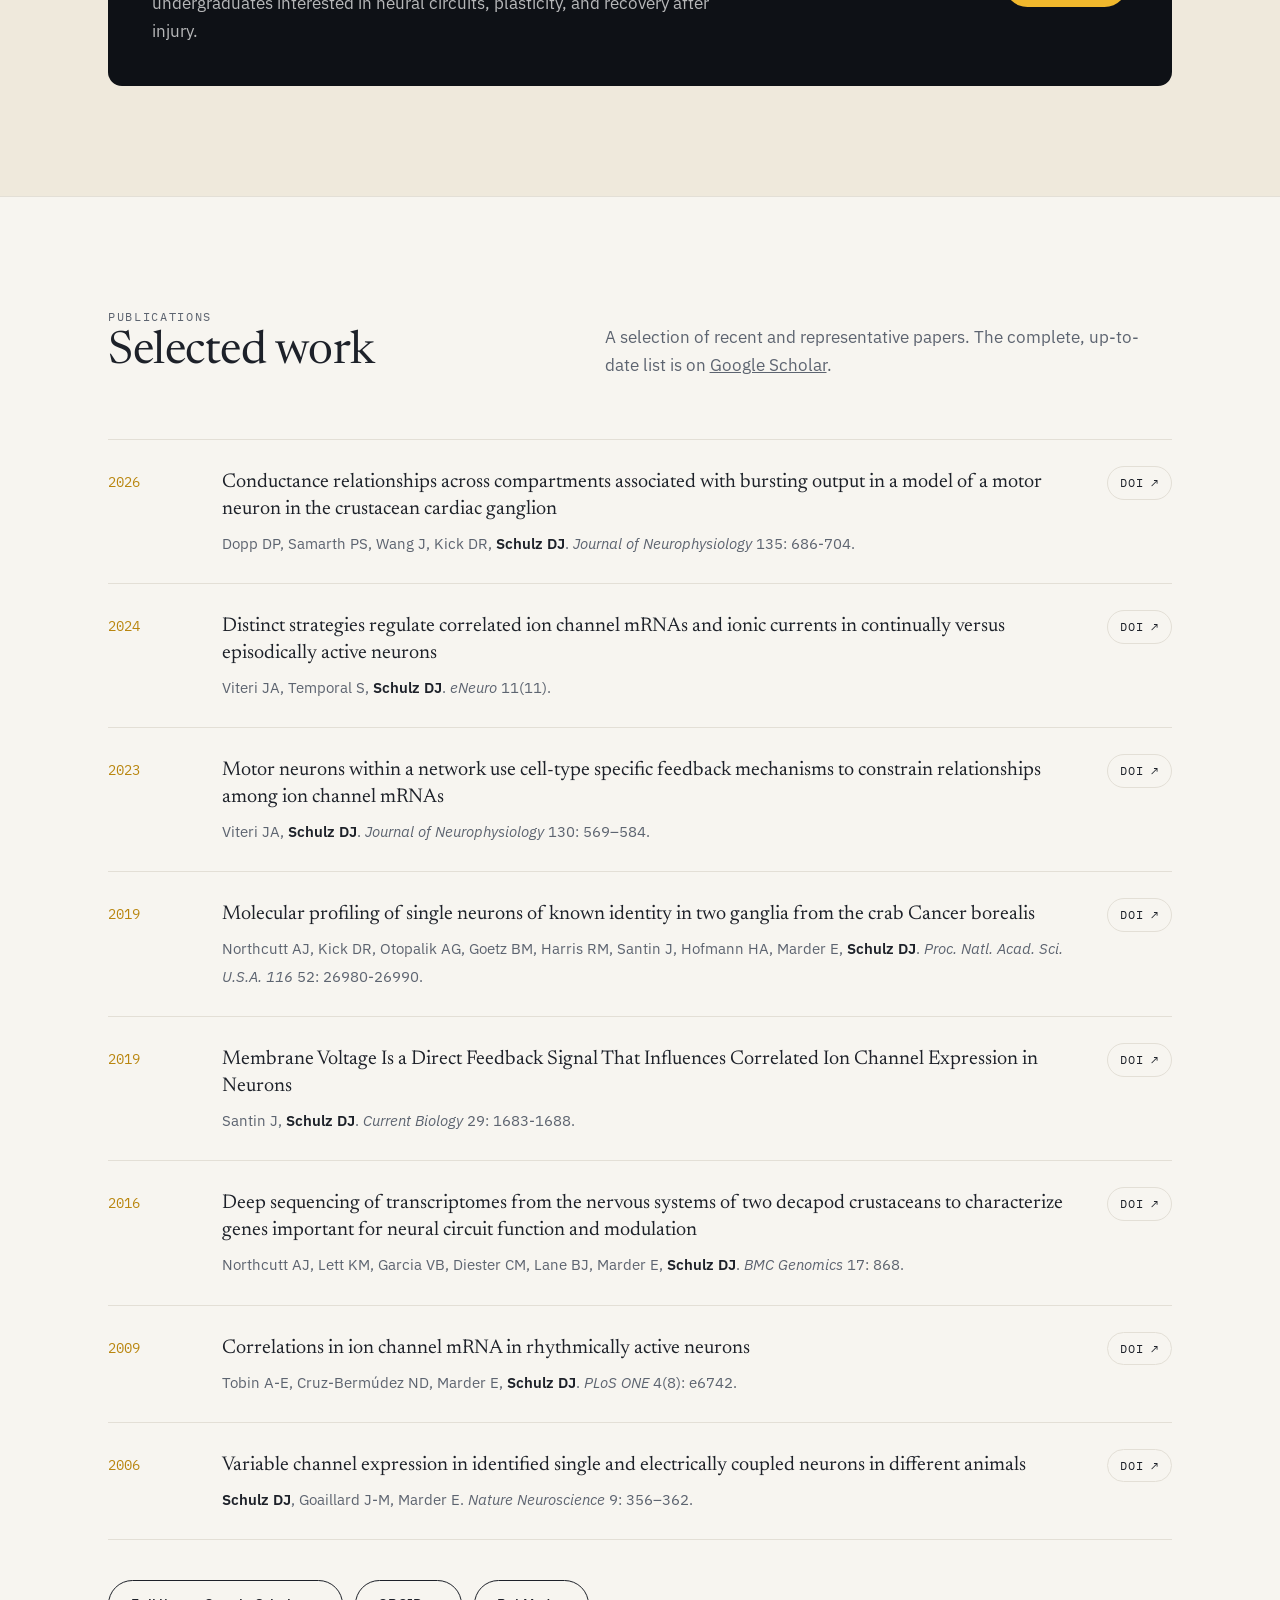
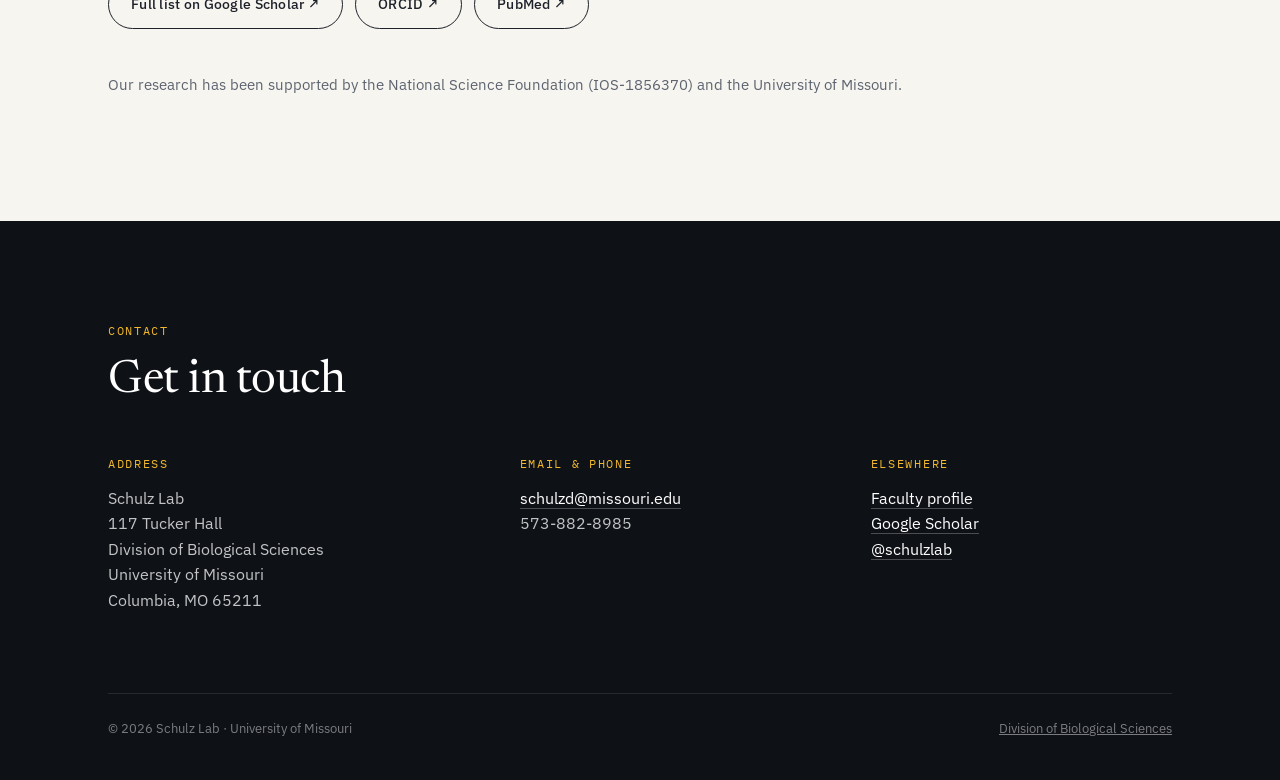
==== commit 3c88fa8e: "Rename index (3).html to index.html" ====
--- a/index.html
+++ b/index.html
@@ -197,6 +197,20 @@
     }
     .ug .avatar { width: 34px; height: 34px; font-size: 14px; margin: 0; }
 
+    /* Mentoring compact (summary) */
+    .compact { display: grid; grid-template-columns: 1fr 1fr; gap: 24px; }
+    .compact-card { background: var(--white); border: 1px solid var(--line); border-radius: 14px; padding: 32px 30px; }
+    .compact-card h3 { font-size: 26px; margin-bottom: 18px; }
+    .compact-card ul { list-style: none; margin: 0; padding: 0; }
+    .compact-card li { position: relative; padding: 12px 0 12px 26px; border-top: 1px solid var(--line); font-size: 15.5px; color: var(--muted); line-height: 1.55; }
+    .compact-card li:first-child { border-top: 0; padding-top: 0; }
+    .compact-card li::before { content: ""; position: absolute; left: 2px; top: 20px; width: 8px; height: 8px; border-radius: 50%; background: var(--gold); }
+    .compact-card li:first-child::before { top: 8px; }
+    .compact-card li strong { color: var(--text); font-weight: 600; }
+    .compact-note { margin-top: 28px; color: var(--muted); font-size: 15px; display: flex; gap: 14px; align-items: flex-start; }
+    .compact-note::before { content: ""; flex: none; width: 3px; align-self: stretch; background: var(--gold); border-radius: 2px; }
+    @media (max-width: 900px) { .compact { grid-template-columns: 1fr; } }
+
     /* Lab alumni */
     #alumni { background: #efe9dc; border-bottom: 1px solid var(--line); }
     .alumni { margin-top: 0; }
@@ -286,6 +300,7 @@
       <ul id="menu">
         <li><a href="#research">Research</a></li>
         <li><a href="#people">People</a></li>
+        <li><a href="#mentoring">Mentoring</a></li>
         <li><a href="#alumni">Alumni</a></li>
         <li><a href="#publications">Publications</a></li>
         <li><a href="#contact">Contact</a></li>
@@ -486,6 +501,46 @@
     </div>
   </section>
 
+  <!-- ===================== MENTORING ===================== -->
+  <section id="mentoring">
+    <div class="wrap">
+      <div class="section-head reveal">
+        <div>
+          <p class="eyebrow">Mentoring</p>
+          <h2>How we work together</h2>
+        </div>
+        <p>Every Ph.D. student in the lab completes a written mentoring compact with Dr. Schulz. Here are the core commitments it describes, in both directions.</p>
+      </div>
+
+      <div class="compact">
+        <div class="compact-card reveal">
+          <p class="eyebrow">What you can expect</p>
+          <h3>From Dr. Schulz</h3>
+          <ul>
+            <li><strong>Mentoring that lasts.</strong> Guidance on your science and your career during your degree and long after, for whatever path you choose: academia, industry, government, health care, or elsewhere.</li>
+            <li><strong>Regular meetings and timely feedback.</strong> Abstracts and quick data questions within 1–2 days; manuscripts and thesis chapters within 1–2 weeks.</li>
+            <li><strong>A network, not just an advisor.</strong> Help building relationships with committee members, collaborators, and additional mentors, and support to present your work at a meeting each year.</li>
+            <li><strong>Transparency about funding.</strong> Clear information about how you are supported, and as much notice as possible if that changes.</li>
+            <li><strong>Your well-being comes first.</strong> No clock-watching: we value sustained progress over long hours, and real time off is expected.</li>
+          </ul>
+        </div>
+        <div class="compact-card reveal">
+          <p class="eyebrow">What we ask</p>
+          <h3>From you</h3>
+          <ul>
+            <li><strong>Ownership of your training.</strong> Keep track of program requirements and grow steadily toward scientific independence.</li>
+            <li><strong>Open communication.</strong> Share progress, problems, and what you need from us early and often.</li>
+            <li><strong>Careful, rigorous research.</strong> Read widely, plan experiments thoughtfully, keep records others can reproduce, and practice responsible research.</li>
+            <li><strong>Good lab citizenship.</strong> Share your know-how, help train newer students and undergraduates, and keep the lab safe and welcoming.</li>
+            <li><strong>Openness to feedback.</strong> Use critiques from mentors, peers, and your committee to sharpen your work.</li>
+          </ul>
+        </div>
+      </div>
+
+      <p class="compact-note reveal">We revisit the compact each year alongside your Individual Development Plan, and authorship is discussed at the start of every project, so expectations stay clear as your goals evolve.</p>
+    </div>
+  </section>
+
   <!-- ===================== ALUMNI ===================== -->
   <section id="alumni">
     <div class="wrap">
@@ -508,7 +563,7 @@
           <div class="alum"><span class="alum-name">Benton Berigan</span><span class="alum-meta">Ph.D. 2019–2022 · Postdoc 2022–2023</span><span class="alum-now">Instrument Product Manager, Bruker Spatial Biology</span></div>
           <div class="alum"><span class="alum-name">Daniel Kick</span><span class="alum-meta">Ph.D. · 2016–2021</span><span class="alum-now">Genome Editing Data Scientist, Bayer</span></div>
           <div class="alum"><span class="alum-name">Adam Northcutt</span><span class="alum-meta">Ph.D. · 2015–2019</span><span class="alum-now">R&amp;D Manager, Research Science LS, Bruker Spatial Biology</span></div>
-          <div class="alum"><span class="alum-name">Cindy Kyi</span><span class="alum-meta">Ph.D. · 2013–2018</span><span class="alum-now">Program Director, Division of Cancer Biology, National Cancer Institute</span></div>
+          <div class="alum"><span class="alum-name">Cindy Kyi</span><span class="alum-meta">Ph.D. · 2013–2018</span><span class="alum-now">Program Director, Division of Cancer Biology, National Cancer Institute (NIH)</span></div>
           <div class="alum"><span class="alum-name">Brian Lane</span><span class="alum-meta">Ph.D. · 2012–2016</span><span class="alum-now">Senior Data Science Analyst, Mayo Clinic</span></div>
           <div class="alum"><span class="alum-name">Jennifer Wekenborg</span><span class="alum-meta">M.S. · 2015–2016</span><span class="alum-now">Physician Assistant in Psychiatry, Fulton, MO</span></div>
           <div class="alum"><span class="alum-name">Kawasi Lett</span><span class="alum-meta">Ph.D. · 2010–2015</span><span class="alum-now">Research Associate, Cornell University</span></div>
